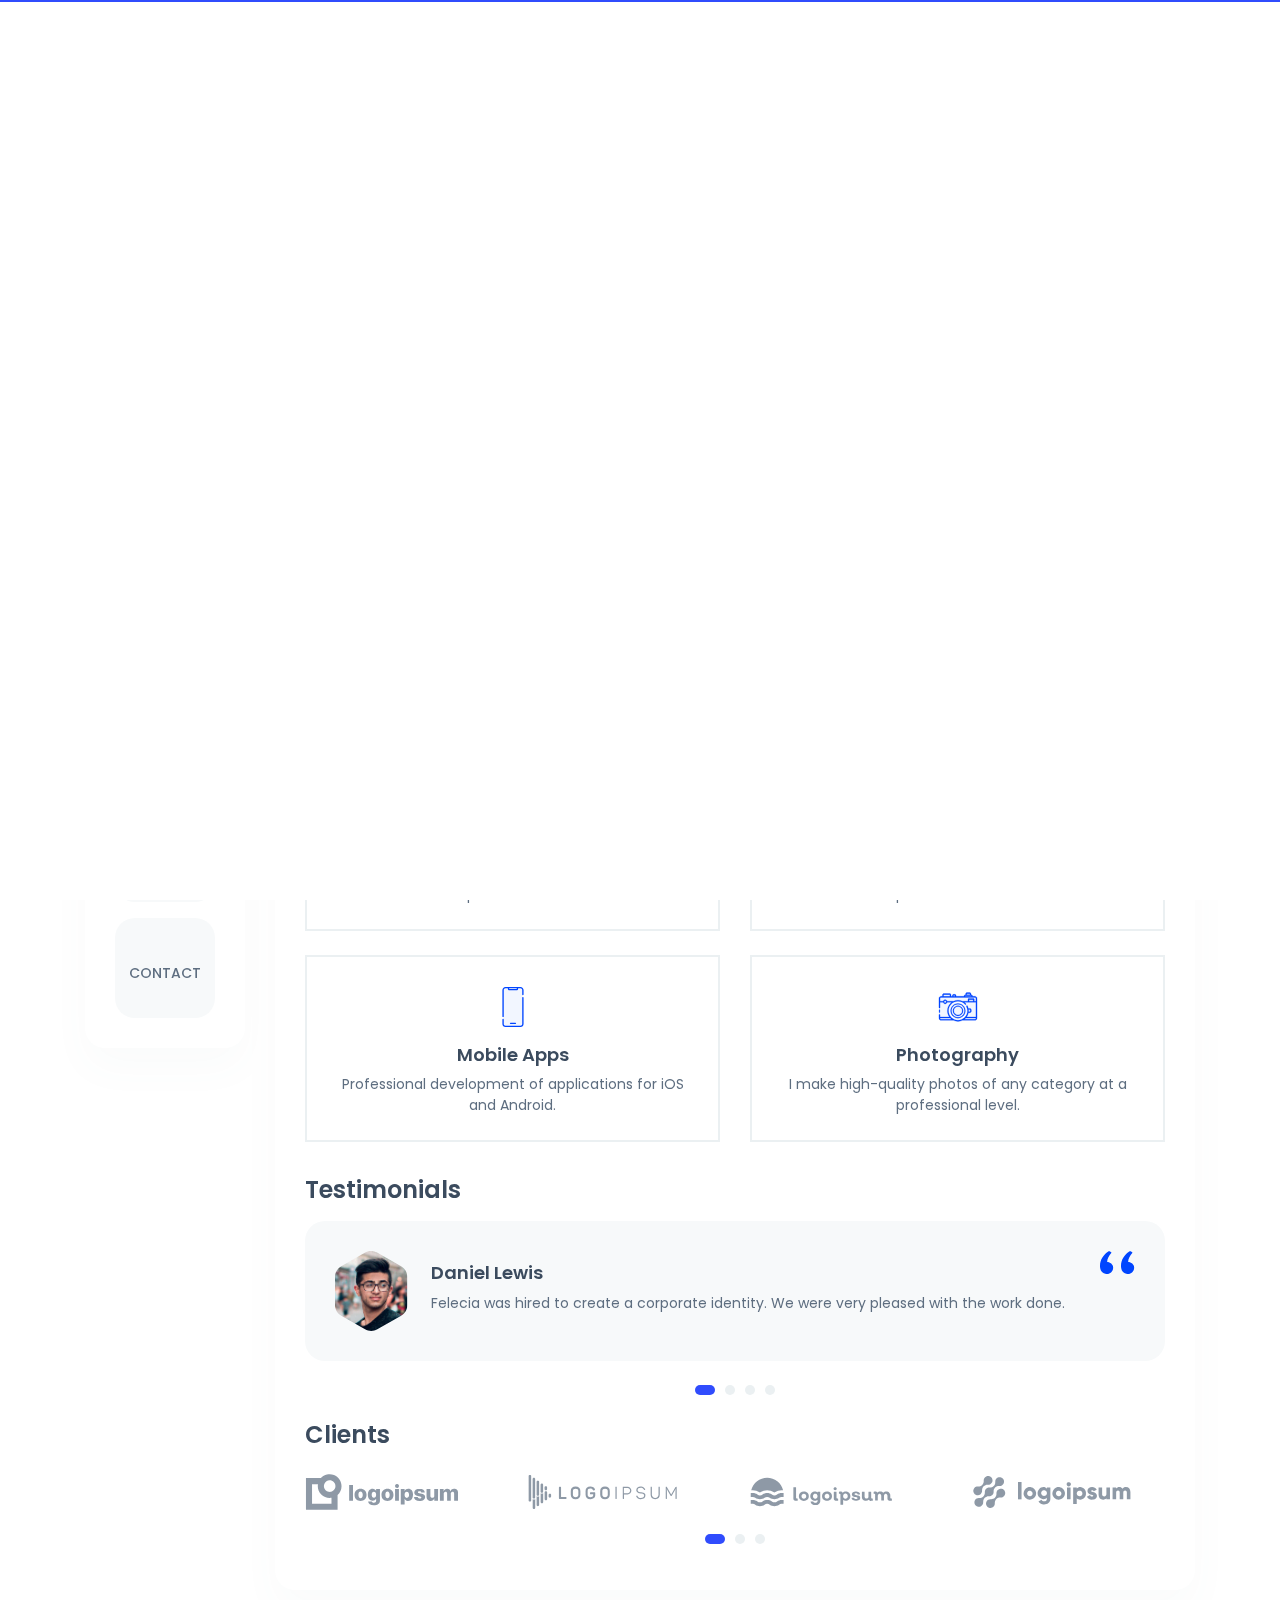
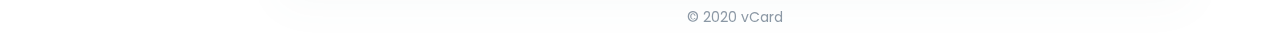
==== index.html @ 30fcbd7d "Initial commit" ====
<!DOCTYPE html><html lang="en"><head><meta charset="utf-8" /><title>vCard - About</title><!-- Meta Data --><meta http-equiv="X-UA-Compatible" content="IE=edge"><meta name="viewport" content="width=device-width, initial-scale=1, shrink-to-fit=no"><meta name="format-detection" content="telephone=no"/><meta name="format-detection" content="address=no"/><meta name="author" content="ArtTemplate" /><meta name="description" content="vCard" /><!-- Twitter data --><meta name="twitter:card" content="summary_large_image"><meta name="twitter:site" content="@ArtTemplates"><meta name="twitter:title" content="vCard"><meta name="twitter:description" content="vCard"><meta name="twitter:image" content="assets/images/social.jpg"><!-- Open Graph data --><meta property="og:title" content="ArtTemplate" /><meta property="og:type" content="website" /><meta property="og:url" content="your url website" /><meta property="og:image" content="assets/images/social.jpg" /><meta property="og:description" content="vCard" /><meta property="og:site_name" content="vCard" /><!-- Favicons --><link rel="apple-touch-icon" sizes="144x144" href="assets/images/favicons/apple-touch-icon-144x144.png"><link rel="apple-touch-icon" sizes="114x114" href="assets/images/favicons/apple-touch-icon-114x114.png"><link rel="apple-touch-icon" sizes="72x72" href="assets/images/favicons/apple-touch-icon-72x72.png"><link rel="apple-touch-icon" sizes="57x57" href="assets/images/favicons/apple-touch-icon-57x57.png"><link rel="shortcut icon" href="assets/images/favicons/favicon.png" type="image/png"><!-- Styles --><link rel="stylesheet" type="text/css" href="assets/styles/style.css"/><link rel="stylesheet" type="text/css" href="assets/demo/style-demo.css"/></head><body><!-- Preloader --><div class="preloader"><div class="preloader__wrap"><div class="circle-pulse"><div class="circle-pulse__1"></div><div class="circle-pulse__2"></div></div><div class="preloader__progress"><span></span></div></div></div><main class="main"><!-- Header Image --><div class="header-image"><div class="js-parallax" style="background-image: url(assets/img/image_header.jpg);"></div></div><div class="container gutter-top"><!-- Header --><header class="header box"><div class="header__left"><div class="header__photo"><img class="header__photo-img" src="assets/img/main-photo.svg" alt="Ronald Robertson"></div><div class="header__base-info"><h4 class="title titl--h4">Ronald Robertson</h4><div class="status">Creative Director</div><ul class="header__social"><li><a href="https://www.facebook.com"><i class="font-icon icon-facebook1"></i></a></li><li><a href="https://www.twitter.com"><i class="font-icon icon-twitter1"></i></a></li><li><a href="https://www.instagram.com"><i class="font-icon icon-instagram1"></i></a></li></ul></div></div><div class="header__right"><ul class="header__contact"><li><span class="overhead">Email</span>ronald@example.com</li><li><span class="overhead">Phone</span>+1(070) 123–8459</li></ul><ul class="header__contact"><li><span class="overhead">Birthday</span>17 March,1995</li><li><span class="overhead">Location</span>San-Francisco,USA</li></ul></div></header><div class="row sticky-parent"><!-- Sidebar nav --><aside class="col-12 col-md-12 col-lg-2"><div class="sidebar box sticky-column"><ul class="nav"><li class="nav__item"><a class="active" href="index.html"><i class="icon-user"></i>About</a></li><li class="nav__item"><a href="resume.html"><i class="icon-file-text"></i>Resume</a></li><li class="nav__item"><a href="works.html"><i class="icon-codesandbox"></i>Works</a></li><li class="nav__item"><a href="blog.html"><i class="icon-book-open"></i>Blog</a></li><li class="nav__item"><a href="contact.html"><i class="icon-book"></i>Contact</a></li></ul></div></aside><!-- Content --><div class="col-12 col-md-12 col-lg-10"><div class="box box-content"><!-- About --><div class="pb-0 pb-sm-2"><h1 class="title title--h1 first-title title__separate">About Me</h1><p>I'm Creative Director and UI/UX Designer from Sydney, Australia, working in web development and print media. I enjoy turning complex problems into simple, beautiful and intuitive designs.</p>
                            <p>My job is to build your website so that it is functional and user-friendly but at the same time attractive. Moreover, I add personal touch to your product and make sure that is eye-catching and easy to use. My aim is to bring across your message and identity in the most creative way. I created web design for many famous brand companies.</p>
					    </div>
						
						<!-- What -->
						<div class="mt-1">
						    <h2 class="title title--h3">What I'm Doing</h2><div class="row"><!-- Case Item --><div class="col-12 col-lg-6"><div class="case-item"><img class="case-item__icon" src="assets/icons/icon-design.svg" alt="" /><div><h3 class="title title--h4">Web Design</h3><p class="case-item__caption">The most modern and high-quality design made at a professional level.</p></div></div></div><!-- Case Item --><div class="col-12 col-lg-6"><div class="case-item"><img class="case-item__icon" src="assets/icons/icon-dev.svg" alt="" /><div><h3 class="title title--h4">Web Development</h3><p class="case-item__caption">High-quality development of sites at the professional level.</p></div></div></div><!-- Case Item --><div class="col-12 col-lg-6"><div class="case-item"><img class="case-item__icon" src="assets/icons/icon-app.svg" alt="" /><div><h3 class="title title--h4">Mobile Apps</h3><p class="case-item__caption">Professional development of applications for iOS and Android.</p></div></div></div><!-- Case Item --><div class="col-12 col-lg-6"><div class="case-item"><img class="case-item__icon" src="assets/icons/icon-photo.svg" alt="" /><div><h3 class="title title--h4">Photography</h3><p class="case-item__caption">I make high-quality photos of any category at a professional level.</p></div></div></div></div></div><!-- Testimonials --><div class="mt-2"><h2 class="title title--h3">Testimonials</h2><div class="swiper-container js-carousel-review"><div class="swiper-wrapper"><!-- Item review --><div class="swiper-slide review-item"><svg class="avatar avatar--80" viewBox="0 0 84 84"><g class="avatar__hexagon"><image xlink:href="assets/img/avatar-2.jpg" height="100%" width="100%" /></g></svg><div class="review-item__textbox"><h4 class="title title--h5">Daniel Lewis</h4><p class="review-item__caption">Felecia was hired to create a corporate identity. We were very pleased with the work done.</p></div></div><!-- Item review --><div class="swiper-slide review-item"><svg class="avatar avatar--80" viewBox="0 0 84 84"><g class="avatar__hexagon"><image xlink:href="assets/img/avatar-3.jpg" height="100%" width="100%" /></g></svg><div class="review-item__textbox"><h4 class="title title--h5">Jessica Miller</h4><p class="review-item__caption">thanks to the skill of Felecia,we have a design that we can be proud of.</p></div></div><!-- Item review --><div class="swiper-slide review-item"><svg class="avatar avatar--80" viewBox="0 0 84 84"><g class="avatar__hexagon"><image xlink:href="assets/img/avatar-4.jpg" height="100%" width="100%" /></g></svg><div class="review-item__textbox"><h4 class="title title--h5">Tanya Ruiz</h4><p class="review-item__caption">Felecia was hired to create a corporate identity. We were very pleased with the work done.</p></div></div><!-- Item review --><div class="swiper-slide review-item"><svg class="avatar avatar--80" viewBox="0 0 84 84"><g class="avatar__hexagon"><image xlink:href="assets/img/avatar-5.jpg" height="100%" width="100%" /></g></svg><div class="review-item__textbox"><h4 class="title title--h5">Thomas Castro</h4><p class="review-item__caption">thanks to the skill of Felecia,we have a design that we can be proud of.</p></div></div></div><div class="swiper-pagination"></div></div></div><!-- Clients --><div class="mt-4"><h2 class="title title--h3">Clients</h2><div class="swiper-container js-carousel-clients"><div class="swiper-wrapper"><!-- Item client --><div class="swiper-slide"><a href="#"><img src="assets/img/logo-1.svg" alt="Logo" /></a></div><!-- Item client --><div class="swiper-slide"><a href="#"><img src="assets/img/logo-2.svg" alt="Logo" /></a></div><!-- Item client --><div class="swiper-slide"><a href="#"><img src="assets/img/logo-3.svg" alt="Logo" /></a></div><!-- Item client --><div class="swiper-slide"><a href="#"><img src="assets/img/logo-4.svg" alt="Logo" /></a></div><!-- Item client --><div class="swiper-slide"><a href="#"><img src="assets/img/logo-1.svg" alt="Logo" /></a></div><!-- Item client --><div class="swiper-slide"><a href="#"><img src="assets/img/logo-2.svg" alt="Logo" /></a></div></div><div class="swiper-pagination"></div></div></div></div><!-- Footer --><footer class="footer">© 2020 vCard</footer></div></div></div></main><!-- SVG masks --><svg class="svg-defs"><clipPath id="avatar-box"><path d="M1.85379 38.4859C2.9221 18.6653 18.6653 2.92275 38.4858 1.85453 56.0986.905299 77.2792 0 94 0c16.721 0 37.901.905299 55.514 1.85453 19.821 1.06822 35.564 16.81077 36.632 36.63137C187.095 56.0922 188 77.267 188 94c0 16.733-.905 37.908-1.854 55.514-1.068 19.821-16.811 35.563-36.632 36.631C131.901 187.095 110.721 188 94 188c-16.7208 0-37.9014-.905-55.5142-1.855-19.8205-1.068-35.5637-16.81-36.63201-36.631C.904831 131.908 0 110.733 0 94c0-16.733.904831-37.9078 1.85379-55.5141z"/></clipPath><clipPath id="avatar-hexagon"><path d="M0 27.2891c0-4.6662 2.4889-8.976 6.52491-11.2986L31.308 1.72845c3.98-2.290382 8.8697-2.305446 12.8637-.03963l25.234 14.31558C73.4807 18.3162 76 22.6478 76 27.3426V56.684c0 4.6805-2.5041 9.0013-6.5597 11.3186L44.4317 82.2915c-3.9869 2.278-8.8765 2.278-12.8634 0L6.55974 68.0026C2.50414 65.6853 0 61.3645 0 56.684V27.2891z"/></clipPath></svg><div class="back-to-top"></div><!-- JavaScripts --><script src="assets/js/jquery-3.4.1.min.js"></script><script src="assets/js/plugins.min.js"></script><script src="assets/js/common.js"></script><script src="assets/demo/plugins-demo.js"></script></body></html>
---- assets/styles/style.css ----
@import url(vendors/bootstrap.min.css);@import url(vendors/swiper.min.css);@import url(../icons/style.css);@import url("https://fonts.googleapis.com/css2?family=Poppins:ital,wght@0,400;0,500;0,600;1,400;1,500;1,600&display=swap");*,::before,::after{background-repeat:no-repeat;box-sizing:border-box}html{font-size:1rem;-webkit-overflow-scrolling:touch;-webkit-box-sizing:border-box;box-sizing:border-box;-ms-overflow-x:hidden}body,html{-webkit-text-size-adjust:100%}body{background:linear-gradient(145.44deg,#F2F4FA 0,#FAFBFC 100%);background-repeat:no-repeat;background-attachment:fixed;color:#5E6E80;font-family:"Poppins",sans-serif;font-weight:400;font-size:.875rem;line-height:1.7;min-height:100vh;overflow-x:hidden;-ms-overflow-style:scrollbar;-webkit-font-smoothing:antialiased}@media only screen and (max-width:580px){body{line-height:1.6}}html.is-scroll-disabled body{height:100vh;overflow:hidden}@media all and (-ms-high-contrast:none),(-ms-high-contrast:active){html.is-scroll-disabled{overflow:hidden}}.no-scroll{overflow:hidden;-ms-overflow-style:none}.no-scroll-height{overflow-x:hidden}.svg-defs{position:absolute;height:0;width:0}.bg-triangles{background-image:url(../images/triangles-top.svg),url(../images/triangles-bottom.svg),linear-gradient(145.44deg,#F2F4FA 0,#FAFBFC 100%);background-position:left top,right bottom;background-repeat:no-repeat;background-size:inherit}@media only screen and (max-width:580px){.bg-triangles{background-size:contain}}h1,h2,h3,h4,h5,h6{color:#3B4B5E;font-family:"Poppins",sans-serif;font-weight:600;line-height:1.3}.title--h1{font-size:2rem;margin-bottom:1.3rem}@media only screen and (max-width:580px){.title--h1{font-size:1.75rem;margin-bottom:1rem}}.title--h2{font-size:1.625rem}@media only screen and (max-width:580px){.title--h2{font-size:1.375rem}}.title--h3{font-size:1.5rem;margin-bottom:1rem}@media only screen and (max-width:580px){.title--h3{font-size:1.125rem}}.title--h4{font-size:1.125rem}@media only screen and (max-width:580px){.title--h4{font-size:1rem}}.title--h5{font-size:1rem}@media only screen and (max-width:580px){.title--h5{font-size:.875rem}}.title--h6{font-size:.875rem}@media only screen and (max-width:580px){.title--h6{font-size:.75rem}}.title--tone{color:#304CFD}.title-icon{margin-right:.5rem;margin-top:-0.25rem;height:1.875rem;width:1.875rem}@media only screen and (max-width:580px){.title-icon{height:1.5625rem;width:1.875rem}}.title__separate{margin-bottom:2.3125rem;position:relative}.title__separate::before,.title__separate::after{content:'';background-color:#304CFD;border-radius:.5rem;height:5px;position:absolute;bottom:-18px;left:0;width:3.125rem;z-index:1}.title__separate::after{background-color:#FF965D;width:1rem}@media only screen and (max-width:580px){.title__separate{margin-bottom:1.5625rem}.title__separate::before,.title__separate::after{height:.1875rem;bottom:-0.625rem}.title__separate::before{width:3rem}.title__separate::after{width:1rem}}.weight--400{font-weight:400}.weight--500{font-weight:500}.weight--600{font-weight:600}.overhead{color:rgba(94,110,128,0.8);font-size:.75rem;display:block;text-transform:uppercase}.block-quote{font-size:1.25rem;font-weight:400;font-style:italic;margin:1.8125rem 0;position:relative;line-height:1.6}@media only screen and (max-width:991px){.block-quote{padding-left:3.75rem}}@media only screen and (max-width:580px){.block-quote{font-size:1.125rem;margin:.625rem 0 1.25rem;padding-left:0;padding-top:2.5rem}}.block-quote::before{background-image:url(../icons/icon-quote.svg);background-repeat:no-repeat;background-position:center;background-size:contain;content:'';height:2.125rem;margin:0 auto;position:absolute;top:0;left:-54px;width:2.125rem}@media only screen and (max-width:991px){.block-quote::before{left:0}}@media only screen and (max-width:580px){.block-quote::before{right:0}}.block-quote__author{font-size:.875rem;font-style:normal;display:block;margin-top:.625rem;padding-left:3rem;position:relative}@media only screen and (max-width:580px){.block-quote__author{font-size:.875rem;margin-top:0;padding-left:2rem}}.block-quote__author::before{content:'';background-color:#5E6E80;height:1px;margin-bottom:auto;margin-top:auto;position:absolute;top:0;bottom:0;left:0;width:2rem}@media only screen and (max-width:580px){.block-quote__author::before{width:1rem}}a{color:#304CFD;cursor:pointer;text-decoration:none;-webkit-text-decoration-skip:objects;transition:color .3s cubic-bezier(0.72,0.16,0.345,0.875)}a:hover{color:#304CFD;outline:0;text-decoration:underline}a.decoration--none{text-decoration:none}img{max-width:100%;-webkit-user-select:none;-moz-user-select:none;-ms-user-select:none;user-select:none}iframe{background-color:#5E6E80;border:0;display:block;height:100%;width:100%}.cover{border-radius:.375rem;object-fit:cover;object-position:center;font-family:'object-fit: cover; object-position: center;';height:100%;width:100%}@media only screen and (max-width:580px){.cover{border-radius:.25rem}}::-moz-selection{background:transparent;color:#304CFD}::selection{background:transparent;color:#304CFD}.form-control,.textarea,select,.custom-select{background-color:#F7F9FA;border:2px solid #F7F9FA;border-radius:1.25rem;box-shadow:none;color:#5E6E80;font-size:inherit;height:auto;padding:.875rem 1.375rem .8125rem;position:relative;width:100%;-webkit-appearance:none;-moz-appearance:none;appearance:none}@media only screen and (max-width:580px){.form-control,.textarea,select,.custom-select{padding:.8125rem 1.375rem .75rem}}.form-control:focus,.textarea:focus,select:focus,.custom-select:focus{background-color:#fff;border:2px solid rgba(141,153,166,0.2);color:#5E6E80;box-shadow:none;outline:0}.form-control{line-height:inherit}@media all and (-ms-high-contrast:none),(-ms-high-contrast:active){.form-control{line-height:0}}.form-control__icon{padding-left:3.375rem}@media only screen and (max-width:580px){.form-control__icon{padding-left:2.8125rem}}.textarea{border-radius:1.25rem;display:block;padding:.8125rem 1.1875rem;resize:none}.form-group{margin-bottom:2rem;position:relative}@media only screen and (max-width:580px){.form-group{margin-bottom:1.6875rem}}.form-group .font-icon{color:#5E6E80;font-size:1.125rem;margin:auto 0;position:absolute;top:0;bottom:0;left:38px;height:1rem;width:1rem;z-index:1}@media only screen and (max-width:580px){.form-group .font-icon{font-size:1rem;left:2.125rem}}.help-block{position:absolute;font-size:.75rem;line-height:1.4;padding-top:.3125rem;padding-left:.375rem}@media only screen and (max-width:580px){.help-block{font-size:.6875rem}}.with-errors{color:#FF3D57}.has-error input,.has-error textarea,.has-error input:focus,.has-error textarea:focus{border-color:#FF3D57}#validator-contact{font-size:.875rem;margin-top:1rem}.form-control::-webkit-input-placeholder{color:#8D99A6}.form-control::-moz-placeholder{color:#8D99A6}.form-control:-ms-input-placeholder{color:#8D99A6}.form-control::-ms-input-placeholder{color:#8D99A6}.form-control::placeholder{color:#8D99A6}input:invalid,textarea:invalid{outline:none!important}.custom-control-input:focus ~ .custom-control-label::before{box-shadow:0 0 0 .2rem rgba(48,76,253,0.25)}.custom-control-input:focus:not(:checked) ~ .custom-control-label::before{border-color:#304CFD}.custom-control-input:not(:disabled):active ~ .custom-control-label::before{border-color:#fff;background-color:transparent}.custom-control-input:checked ~ .custom-control-label::before{border-color:#304CFD;background-color:#304CFD}.custom-control-label{line-height:1.55;padding-left:.5rem}.custom-control-label::before{background-color:transparent;border:1px solid #5E6E80}select,.custom-select{background:url("data:image/svg+xml,%3csvg xmlns='http://www.w3.org/2000/svg' viewBox='0 0 4 5'%3e%3cpath fill='%23fff' d='M2 0L0 2h4zm0 5L0 3h4z'/%3e%3c/svg%3e") no-repeat right .1rem center/10px 16px}select option,.custom-select option{color:#5E6E80}.dropdown-menu{border:0;border-radius:12px;box-shadow:0 .5rem 2.5rem rgba(94,110,128,0.25);color:#5E6E80;font-size:.9375rem}.dropdown-menu::before{content:'';border-left:.375rem solid transparent;border-right:.375rem solid transparent;border-bottom:.375rem solid #fff;height:0;position:absolute;top:-6px;left:18px;width:0}.dropdown.dropup .dropdown-menu::before{border-left:.375rem solid transparent;border-right:.375rem solid transparent;border-top:.375rem solid #fff;border-bottom:.375rem solid transparent;top:auto;bottom:-0.75rem}.tooltip-inner{max-width:12.5rem;padding:.25rem .625rem .25rem;background-color:#5E6E80;border-radius:.25rem;box-shadow:0 1rem 2rem rgba(94,110,128,0.25),0 .125rem 1rem rgba(94,110,128,0.5)}.tooltip.show{opacity:1}.bs-tooltip-top .arrow::before,.bs-tooltip-auto[x-placement^="top"] .arrow::before{border-width:.3125rem .3125rem 0;border-top-color:#5E6E80}.bs-tooltip-right .arrow::before,.bs-tooltip-auto[x-placement^="right"] .arrow::before{border-width:.3125rem .3125rem .3125rem 0;border-right-color:#5E6E80}.bs-tooltip-left .arrow::before,.bs-tooltip-auto[x-placement^="left"] .arrow::before{border-width:.3125rem 0 .3125rem .3125rem;border-left-color:#5E6E80}.bs-tooltip-bottom .arrow::before,.bs-tooltip-auto[x-placement^="bottom"] .arrow::before{border-width:0 .3125rem .3125rem;border-bottom-color:#5E6E80}@media only screen and (min-width:580px){.pt-sm-6{padding-top:5rem}}.btn{background-image:linear-gradient(142.17deg,#3086FF 6.66%,#304CFD 91.48%);box-shadow:inset -0.25rem -0.25rem .3125rem rgba(0,0,0,0.1),inset .25rem .25rem .3125rem rgba(255,255,255,0.23);border-radius:20px;border:0;color:#fff;cursor:pointer;font-size:1rem;font-weight:400;line-height:1;height:3.5rem;padding:0 1.5rem;position:relative;transition:.4s ease-in-out;white-space:nowrap}.btn:hover{color:#fff;box-shadow:none;opacity:.9}.btn .font-icon{margin-right:.375rem}.btn.disabled{pointer-events:none}.btn.disabled:hover{opacity:.9}.btn.disabled:hover{opacity:.9}button:focus{outline:0}.preloader{dispay:none;display:flex;align-items:center;justify-content:center;background-color:#fff;position:fixed;top:0;left:0;width:100%;height:100%;overflow:hidden;text-align:center;z-index:1106;opacity:0}.preloader>*{min-width:0}.preloader__wrap{width:100%;max-width:9.375rem}.preloader__progress{background:#fff;height:.125rem;position:absolute;top:0;left:0;overflow:hidden;width:100%}.preloader__progress span{background:#304CFD;position:absolute;top:0;left:0;height:100%;width:0}.circle-pulse>*{position:absolute;top:50%;left:50%;border-radius:50%;box-sizing:border-box;transform:scale(0);animation:pulse 1.6s linear infinite}.circle-pulse__1{width:6rem;height:6rem;margin-top:-3rem;margin-left:-3rem;background-color:#304CFD}.circle-pulse__2{width:4.8rem;height:4.8rem;margin-top:-2.4rem;margin-left:-2.4rem;background-color:rgba(48,76,253,0.7);animation-delay:-0.8s}@keyframes pulse{0%{transform:scale(0,0);opacity:1}100%{transform:scale(1,1);opacity:0}}.header-image{height:19.75rem;position:absolute;top:0;left:0;width:100%}.header{display:flex;margin-bottom:1.875rem}.header>*{min-width:0}@media only screen and (max-width:991px){.header{flex-direction:column}}@media only screen and (max-width:580px){.header{margin-bottom:.9375rem}}.header__left{display:flex;align-items:start;flex:0 0 50%;padding-right:1.875rem;position:relative}.header__left>*{min-width:0}.header__left::before{content:'';background-color:#EBF0F2;position:absolute;top:0;right:0;bottom:0;height:100%;width:1px}@media only screen and (max-width:991px){.header__left{align-items:center;flex-direction:column;padding-right:0;padding-bottom:1.25rem;text-align:center}.header__left::before{position:absolute;top:auto;right:0;bottom:0;height:1px;width:100%}}.header__right{display:flex;align-items:start;flex:0 0 50%;padding-left:1.875rem}.header__right>*{min-width:0}@media only screen and (max-width:991px){.header__right{padding-left:0;padding-top:1.875rem}.header__right ul:first-child{padding:0}}@media only screen and (max-width:580px){.header__right{flex-direction:column;padding-top:1.5rem}}.header__photo{background-color:#fff;border:.375rem solid #fff;border-radius:2.9375rem;box-shadow:0 .5rem 1.5rem rgba(0,0,0,0.05);margin-top:-4.125rem;height:10.125rem;overflow:hidden;width:10.125rem}@media only screen and (max-width:991px){.header__photo{margin-top:-5rem;margin-bottom:1.25rem}}.header__photo-img{height:100%;width:100%}.header__base-info{margin-left:1.5rem}@media only screen and (max-width:991px){.header__base-info{margin-left:0}}.header__base-info .title{margin-bottom:.125rem}.header__social{display:flex;align-items:center;font-size:1rem;list-style:none;margin-top:.5rem;margin-bottom:0;padding:0}.header__social>*{min-width:0}.header__social li{margin-right:1rem}.header__social li:last-child{margin-right:0}.header__social a{color:#5E6E80;text-decoration:none}.header__social a:hover{color:#304CFD}@media only screen and (max-width:991px){.header__social{justify-content:center}}.header__contact{list-style:none;margin-bottom:0;width:50%}@media only screen and (max-width:991px){.header__contact:first-child{padding:0;margin-bottom:1rem}}@media only screen and (max-width:580px){.header__contact{padding:0;width:100%}.header__contact:first-child{margin-bottom:.75rem}}.header__contact li{margin-bottom:1rem;word-break:break-all}@media only screen and (max-width:580px){.header__contact li{margin-bottom:.75rem}}.header__contact li:last-child{margin-bottom:0}.status{font-size:.875rem;display:inline-flex;align-items:center}.status>*{min-width:0}.box{background-color:#fff;border-radius:20px;box-shadow:0 20px 40px rgba(103,118,128,0.03);padding:1.875rem;position:relative;transition:box-shadow .3s ease-in-out}@media only screen and (max-width:580px){.box{padding:1rem}}.box__border{border:2px solid #EBF0F2;border-radius:20px}@media only screen and (max-width:580px){.box__border{border-radius:13.3333333333px;padding:1rem}}@media only screen and (max-width:991px){.box-content{border-radius:0 0 20px 20px}}@media only screen and (max-width:580px){.box-content{border-radius:13.3333333333px}}.js-image{background-size:cover;background-position:center;height:100%;width:100%}.overlay{position:relative}.overlay::before,.overlay--45::before,.overlay--80::before{content:'';background-color:rgba(46,47,54,0.8);position:absolute;top:0;left:0;height:100%;width:100%;z-index:2}.overlay--45::before{background-color:rgba(46,47,54,0.45)}.overlay--80::before{background-color:rgba(46,47,54,0.8)}.gutter-top{padding-top:14.375rem}@media only screen and (max-width:580px){.gutter-top{padding-top:8.125rem}}.gutter-top-100{padding-top:6.25rem}@media only screen and (max-width:580px){.gutter-top-100{padding-top:8.125rem}}.avatar{display:block;height:100%;width:100%}.avatar--180{max-height:11.25rem;max-width:11.25rem;height:11.25rem;width:11.25rem}@media only screen and (max-width:991px){.avatar--180{max-height:12.5rem;max-width:12.5rem;height:12.5rem;width:12.5rem}}.avatar--80{max-height:5rem;max-width:5rem}@media only screen and (max-width:580px){.avatar--80{max-height:4.5454545455rem;max-width:4.5454545455rem}}.avatar--60{max-height:3.75rem;max-width:3.75rem}@media only screen and (max-width:580px){.avatar--60{max-height:2.8195488722rem;max-width:2.8195488722rem}}.avatar__box{-webkit-clip-path:url(#avatar-box);clip-path:url(#avatar-box)}.avatar__hexagon{-webkit-clip-path:url(#avatar-hexagon);clip-path:url(#avatar-hexagon)}.avatar image{height:100%;width:100%}.social{line-height:0;margin-top:1.5rem;margin-bottom:1.375rem}.social__link{color:#3B4B5E;display:inline-block;font-size:.875rem;margin-left:.8125rem;text-decoration:none}.social__link:hover{cursor:pointer;text-decoration:none}.social__link:first-child{margin-left:0}.sidebar{transition:all .3s ease-in-out}@media only screen and (max-width:1200px){.sidebar{padding:1.5rem}}@media only screen and (max-width:991px){.sidebar{border-bottom:1px solid #EBF0F2;border-radius:20px 20px 0 0;padding:1.875rem}}@media only screen and (max-width:580px){.sidebar{border-bottom:0;border-radius:0;box-shadow:0 20px 40px rgba(103,118,128,0.2);padding:.5rem .9375rem;position:fixed;top:0;left:0;width:100%;z-index:10}}.sidebar.is_stuck{margin-top:1.875rem;z-index:1}@media only screen and (max-width:991px){.nav{justify-content:space-between}}@media only screen and (max-width:580px){.nav{justify-content:center}}.nav__item{display:block;height:6.25rem;margin-bottom:1rem;text-align:center;text-transform:uppercase;width:100%}.nav__item:last-child{margin-bottom:0}@media only screen and (max-width:1200px){.nav__item{height:5.125rem}}@media only screen and (max-width:991px){.nav__item{margin-bottom:0;width:calc(20% - 1rem)}}@media only screen and (max-width:768px){.nav__item{width:calc(20% - .5rem)}}@media only screen and (max-width:580px){.nav__item{height:auto;width:calc(20% - 0rem)}}.nav__item a{background-color:#F7F9FA;border-radius:1.25rem;color:#5E6E80;font-size:.875rem;font-weight:500;display:flex;flex-direction:column;align-items:center;justify-content:center;height:100%;position:relative;text-decoration:none;transition:all 0s}.nav__item a>*{min-width:0}.nav__item a:hover{color:#304CFD}@media only screen and (max-width:1200px){.nav__item a{border-radius:1rem;font-size:.75rem}}@media only screen and (max-width:768px){.nav__item a{font-size:.6875rem}}@media only screen and (max-width:580px){.nav__item a{background-color:transparent}}.nav__item a.active{background-image:linear-gradient(142.17deg,#3086FF 6.66%,#304CFD 91.48%);box-shadow:inset -0.25rem -0.25rem .3125rem rgba(0,0,0,0.1),inset .25rem .25rem .3125rem rgba(255,255,255,0.23);color:#fff}.nav__item a.active:hover{color:#fff}@media only screen and (max-width:580px){.nav__item a.active{background-image:none;box-shadow:none;color:#304CFD}.nav__item a.active:hover{color:#304CFD}.nav__item a.active::before{content:'';background-color:#304CFD;height:.125rem;position:absolute;bottom:-8px;left:0;width:100%}}.nav__item [class^="icon-"]{display:block;font-size:2.25rem;margin-top:.25rem;margin-bottom:.5rem}@media only screen and (max-width:1200px){.nav__item [class^="icon-"]{font-size:1.75rem;margin-bottom:.25rem}}@media only screen and (max-width:768px){.nav__item [class^="icon-"]{font-size:1.5rem}}@media only screen and (max-width:580px){.nav__item [class^="icon-"]{font-size:1.0625rem;margin-top:.375rem}}.footer{color:#8D99A6;font-size:.875rem;padding-top:1rem;padding-bottom:1rem;text-align:center}@media only screen and (max-width:580px){.footer{padding-top:.5rem;padding-bottom:.5rem}}.case-item{border:2px solid #EBF0F2;border-radius:calc(20px+10px);display:flex;flex-direction:column;align-items:center;height:calc(100% - 24px);margin-bottom:1.5rem;padding:1.875rem 1.875rem 1.5rem;position:relative;text-align:center}.case-item>*{min-width:0}@media only screen and (max-width:991px){.case-item{height:calc(100% - 20px)}}@media only screen and (max-width:580px){.case-item{border-radius:13.3333333333px;height:calc(100% - 15px);margin-bottom:.9375rem;padding:1rem;text-align:center}}@media screen and (-ms-high-contrast:active),(-ms-high-contrast:none){.case-item{display:block}}.case-item__icon{height:2.5rem;width:2.5rem;margin-bottom:1rem}@media only screen and (max-width:580px){.case-item__icon{margin-bottom:.8125rem}}.case-item div{flex:1}.case-item__caption{line-height:1.5}@media only screen and (max-width:580px){.case-item__caption{font-size:.8125rem;line-height:1.4}}.case-item__caption:last-child{margin-bottom:0}.js-carousel-clients{padding-top:.5rem;padding-bottom:1rem}@media only screen and (max-width:991px){.js-carousel-clients{padding-bottom:0}}@media only screen and (max-width:580px){.js-carousel-clients .swiper-slide{text-align:center}}@media only screen and (max-width:768px){.contact-form .btn{width:100%}}.map{background-color:#F7F9FA;border-radius:13.3333333333px;height:23.75rem;margin-bottom:2rem;position:relative;direction:ltr}@media only screen and (max-width:580px){.map{height:15.625rem;margin-bottom:1.25rem}}.popover-map-title{color:#3B4B5E;font-size:1.125rem;margin-top:.1875rem;margin-bottom:.5rem}.popover-map-caption{color:#5E6E80;font-weight:400}#marker{background-image:url("../images/icon-map-pic.svg");background-size:cover;width:3.125rem;height:3.125rem;cursor:pointer}.gutter-sizer{width:1.875rem}.gallery-grid{display:flex}.gallery-grid>*{min-width:0}.gallery-grid__item{margin-bottom:1.25rem;width:calc(33% - 18px)}@media only screen and (max-width:991px){.gallery-grid__item{width:calc(50% - 16px)}}@media only screen and (max-width:768px){.gallery-grid__item{width:100%}.gallery-grid__item:last-child{margin-bottom:0}}.gallery-grid__item:hover .gallery-grid__image{transform:scale3d(1.1,1.1,1)}.gallery-grid-two .gallery-grid__item{width:calc(50% - 16px)}@media only screen and (max-width:768px){.gallery-grid-two .gallery-grid__item{width:100%}}.gallery-grid__image-wrap{border-radius:14px;height:11.25rem;overflow:hidden;position:relative;width:100%;z-index:1}@media only screen and (max-width:991px){.gallery-grid__image-wrap{height:12.5rem}}@media only screen and (max-width:768px){.gallery-grid__image-wrap{height:18.125rem}}.gallery-grid-two .gallery-grid__image-wrap{height:auto}.gallery-grid__image{border-radius:10px;transform:scale3d(1,1,1)}.gallery-grid__title{margin-top:1rem;margin-bottom:0}@media only screen and (max-width:580px){.gallery-grid__title{font-size:.875rem}}.gallery-grid__category{font-size:.875rem;display:block}@media only screen and (min-width:769px){.filter{display:inline-flex;flex-wrap:wrap;font-size:1rem;list-style:none;margin-bottom:1.1875rem;padding:0}.filter>*{min-width:0}.filter__item{padding-right:1rem;position:relative}.filter__item::before{content:'';background-color:#5E6E80;border-radius:.1875rem;position:absolute;top:0;right:6px;bottom:0;height:.25rem;margin:auto;width:.25rem}.filter__item:first-child{display:none}.filter__item:last-child{padding-right:0}.filter__item:last-child::before{display:none}.filter__item a{color:rgba(94,110,128,0.8)}.filter__item.active a{color:#3B4B5E}.filter__link{padding:0 .25rem;text-decoration:none;display:block;overflow:hidden;position:relative}.filter__link:hover{text-decoration:none}}.select .placeholder{display:none}@media only screen and (max-width:768px){.select{background-color:#F7F9FA;border-radius:1.25rem;display:block;margin-bottom:2rem;padding:.25rem 1.1875rem .1875rem 1.25rem;position:relative;vertical-align:middle;text-align:left;user-select:none;width:100%;-webkit-touch-callout:none;z-index:2}.select .placeholder{cursor:pointer;display:block;padding:.5rem 0;position:relative;z-index:1}.select .placeholder:after{position:absolute;top:50%;right:2px;transform:translateY(-50%);font-family:'icomoon';content:'\e940';z-index:10}.select.is-open .placeholder:after{content:'\e943'}.select.is-open ul{display:block}.select ul{background-color:#fff;box-shadow:0 .625rem 3.75rem rgba(141,153,166,0.25);border-radius:20px;display:none;max-height:37.5rem;overflow:hidden;overflow-y:auto;padding:.625rem 0;position:absolute;top:100%;left:0;width:100%;z-index:100}.select ul li{display:block;text-align:left;padding:.3125rem 1.25rem .1875rem;color:#5E6E80;cursor:pointer}.select ul li:hover{background-color:#304CFD}.select ul li:hover a{color:#fff}.select ul li:first-child{display:none}.select ul li a{color:#5E6E80;text-decoration:none}}@media only screen and (max-width:580px){.select{margin-bottom:1rem}}.news-grid{display:flex;flex-wrap:wrap;margin-left:-0.9375rem;margin-right:-0.9375rem}.news-grid>*{min-width:0}@media only screen and (max-width:991px){.news-grid{margin-left:0;margin-right:0}}.news-item{background-color:#F7F9FA;margin-bottom:1.875rem;margin-left:.9375rem;margin-right:.9375rem;padding:0;width:calc(50% - 30px)}@media only screen and (max-width:991px){.news-item{margin-left:0;margin-right:0;width:100%}.news-item:last-child{margin-bottom:0}}@media only screen and (max-width:580px){.news-item{margin-bottom:1.25rem}}.news-item:hover .news-item__image-wrap::before,.news-item:hover .news-item__image-wrap::after{opacity:1}.news-item__image-wrap{overflow:hidden;border-radius:20px 20px 0 0;height:14rem;position:relative}@media only screen and (max-width:991px){.news-item__image-wrap{height:18rem}}@media only screen and (max-width:580px){.news-item__image-wrap{height:12rem}}.news-item__image-wrap::before{opacity:0;transition:opacity .5s ease-in-out}.news-item__image-wrap::after{content:'';background-image:url(../icons/icon-news.svg);height:2.5rem;margin:auto;opacity:0;pointer-events:none;position:absolute;top:0;right:0;bottom:0;left:0;transition:opacity .5s ease-in-out;width:2.5rem;z-index:2}.news-item__date{background-color:#FF965D;color:#fff;border-radius:20px 0 20px 0;font-size:1.375rem;font-weight:600;line-height:1.3;padding:.625rem 1.25rem;position:absolute;top:0;text-align:center;z-index:2}.news-item__date span{font-size:.8125rem;font-weight:400;display:block}@media only screen and (max-width:580px){.news-item__date{font-size:1.125rem;line-height:1.2;padding:.5625rem 1rem}.news-item__date span{font-size:.625rem}}.news-item__link{position:absolute;height:100%;width:100%;z-index:2}.news-item__caption{padding:1.5rem 1.5rem .5rem}@media only screen and (max-width:580px){.news-item__caption{padding:1.1875rem 1rem 0}}.news-item p{line-height:1.5}@media only screen and (max-width:580px){.news-item p{font-size:.875rem}}.header-post{margin-top:1rem;text-align:center}.header-post__image-wrap{height:28.125rem;margin-bottom:2.125rem}@media only screen and (max-width:580px){.header-post__image-wrap{height:20rem;margin-bottom:1.5rem}}.caption-post{margin-left:auto;margin-right:auto;margin-bottom:1.75rem;width:86%}@media only screen and (max-width:991px){.caption-post{width:100%}}@media only screen and (max-width:580px){.caption-post{margin-bottom:1.1875rem}}.gallery-post{display:flex;flex-wrap:wrap;margin-left:-1rem;margin-right:-1rem}.gallery-post>*{min-width:0}@media only screen and (max-width:580px){.gallery-post{margin-left:0;margin-right:0}}.gallery-post__item{flex:calc(50% - 2rem);margin-left:1rem;margin-right:1rem;width:calc(50% - 2rem)}@media only screen and (max-width:768px){.gallery-post__item{flex:calc(50% - 1.25rem);margin-left:.625rem;margin-right:.625rem;width:calc(50% - 1.25rem)}}@media only screen and (max-width:580px){.gallery-post__item{flex:100%;margin-left:0;margin-right:0;margin-bottom:1rem;width:100%}}.gallery-post__caption{font-size:.875rem;font-style:italic;padding:1rem 1rem 2rem;text-align:center;width:100%}@media only screen and (max-width:580px){.gallery-post__caption{padding:0 0 1rem}}.footer-post{display:flex;align-items:center;justify-content:center;flex-wrap:wrap;margin-bottom:2rem;margin-top:2rem;padding-top:2rem;position:relative}.footer-post>*{min-width:0}@media only screen and (max-width:580px){.footer-post{margin-bottom:1rem;margin-top:1rem;padding-top:1.5rem}}.footer-post::before{content:'';background-color:#3B4B5E;height:1px;margin:auto;position:absolute;top:0;right:0;left:0;width:15%}.footer-post__share{display:flex;align-items:baseline;color:#3B4B5E;font-size:.875rem;margin:0 1.125rem}.footer-post__share>*{min-width:0}@media only screen and (max-width:580px){.footer-post__share{margin:0 .75rem}}.footer-post__share:hover{text-decoration:none}.footer-post__share .font-icon{margin-right:.6875rem}@media only screen and (max-width:580px){.footer-post__share span{display:none}}.comment-box{display:flex;flex-direction:column}.comment-box>*{min-width:0}.comment-box .comment-box{margin-left:3rem}@media only screen and (max-width:580px){.comment-box .comment-box{margin-left:1.25rem}}.comment-box__inner{background-color:#F7F9FA;border-radius:20px;display:flex;margin-bottom:1.25rem;padding:1.25rem 1.25rem 1rem 1.375rem}.comment-box__inner>*{min-width:0}@media only screen and (max-width:580px){.comment-box__inner{display:block;padding:1rem 1rem .625rem 1.125rem;margin-bottom:1rem}}.comment-box__body{flex:1;font-size:.875rem;line-height:1.6}@media only screen and (max-width:580px){.comment-box__body{font-size:.875rem}}.comment-box__body p{margin-bottom:.6875rem}@media only screen and (max-width:580px){.comment-box__body p{margin-bottom:.8125rem}}.comment-box__body .emoji{margin:0 .3125rem;vertical-align:bottom}@media only screen and (max-width:580px){.comment-box__body .emoji{margin:0 .125rem;height:1.125rem;width:1.125rem}}.comment-box__details{display:flex;justify-content:space-between;font-size:1rem;color:#3B4B5E;margin-top:.5rem;margin-bottom:.5rem}.comment-box__details>*{min-width:0}@media only screen and (max-width:580px){.comment-box__details{font-size:.9375rem;flex-direction:column}}.comment-box__details a{text-decoration:none}.comment-box__details-date{font-size:.75rem;font-weight:400}@media only screen and (max-width:580px){.comment-box__details-date{font-size:.75rem;margin-top:.3125rem}}.comment-box .avatar{margin-right:1rem;flex-shrink:0}.comment-box__footer{display:inline-flex;list-style:none;margin:0;padding:0}.comment-box__footer li{display:flex;align-items:center;cursor:pointer;margin-right:2rem}.comment-box__footer li>*{min-width:0}@media only screen and (max-width:580px){.comment-box__footer li{margin-right:1rem}}.comment-box__footer li:hover{color:#304CFD}.comment-box__footer li:last-child{margin-right:0}.comment-box__footer span{font-size:.75rem;padding-left:.375rem}@media only screen and (max-width:580px){.comment-box__footer span{font-size:.75rem}}.comment-box__footer .font-icon{font-size:1rem;vertical-align:text-bottom}@media only screen and (max-width:580px){.comment-box__footer .font-icon{font-size:.875rem}}.comment-box__footer .icon-like-fill{color:#FF3D57}.comment-form{margin-top:1rem;position:relative}.comment-form .textarea{padding:1.125rem 4.5rem 1rem 2.875rem;max-height:12.5rem;overflow:hidden!important}@media only screen and (max-width:580px){.comment-form .textarea{padding:.75rem 3.25rem .625rem 2.5rem}}@media screen and (-ms-high-contrast:active),(-ms-high-contrast:none){.comment-form .textarea{line-height:1.5}}.comment-form .btn{border-radius:.875rem;display:flex;align-items:center;justify-content:center;height:2.5rem;margin-right:.5rem;margin-bottom:auto;margin-top:auto;padding:0;position:absolute;top:0;right:0;bottom:0;width:2.5rem}.comment-form .btn>*{min-width:0}@media only screen and (max-width:580px){.comment-form .btn{height:2.1551724138rem;width:2.1551724138rem}}.comment-form .btn .font-icon{margin:0}.comment-form .dropdown{height:1.1875rem;line-height:1.2;margin-top:auto;margin-bottom:auto;margin-left:1rem;position:absolute;top:0;bottom:0}.comment-form .dropdown-menu{margin-left:-1rem;min-width:14.9375rem;max-width:14.9375rem;top:-100%!important}.comment-form .icon-smile{cursor:pointer;font-size:1.1875rem}.comment-form .icon-smile:hover{color:#304CFD}.emoji-wrap{display:flex;justify-content:space-between;flex-wrap:wrap;padding:.375rem .8125rem .1875rem}.emoji-wrap>*{min-width:0}.emoji-wrap .emoji{cursor:pointer;border-radius:.1875rem;margin:.125rem;padding:.1875rem}.emoji-wrap .emoji:hover{box-shadow:0 0 0 .125rem rgba(141,153,166,0.2)}.scroll-line{background:#304CFD;height:.1875rem;position:fixed;top:0;width:0;z-index:3}.nicescroll-cursors{background-color:#8D99A6!important}.social-auth{font-size:.875rem;list-style:none;padding:0;margin-top:1rem}@media only screen and (max-width:580px){.social-auth{font-size:.875rem}}.social-auth__item{display:inline-flex;margin-right:.375rem}.social-auth__link{color:#fff}.social-auth__link:hover{color:#fff;opacity:.7;text-decoration:none}.social-auth .font-icon{background-color:#304CFD;border-radius:50%;font-size:.75rem;padding:.375rem}@media only screen and (max-width:580px){.social-auth .font-icon{font-size:.6875rem}}.social-auth .icon-facebook{background-color:#3B5998}.social-auth .icon-twitter{background-color:#55ACEE}.social-auth .icon-dribbble{background-color:#F26798}.social-auth .icon-behance{background-color:#4176FA}.swiper-container .swiper-wrapper{min-height:100%}.review-item{display:flex;background-color:#F7F9FA;background-image:url(../icons/icon-quote.svg);background-repeat:no-repeat;background-position:right 1.875rem top 1.875rem;border-radius:20px;height:auto;padding:1.875rem}.review-item>*{min-width:0}@media only screen and (max-width:580px){.review-item{background-image:none;border-radius:13.3333333333px;flex-direction:column;align-items:center;padding:1rem;text-align:center}}.review-item__textbox{margin-top:.625rem;margin-left:1rem}@media only screen and (max-width:580px){.review-item__textbox{margin-left:0}}.review-item__caption{line-height:1.5}.review-item__caption:last-child{margin-bottom:0}.review-item .title{font-size:1.125rem;margin-bottom:.5rem}@media only screen and (max-width:580px){.review-item .title{font-size:1rem;margin-top:.25rem;margin-bottom:.5rem}}.swiper-pagination{margin-top:1.5rem;position:relative;line-height:0}@media only screen and (max-width:580px){.swiper-pagination{margin-top:1rem}}.swiper-pagination-bullet{background:#EBF0F2;border-radius:1rem;opacity:1;height:.625rem;width:.625rem;transition:width .3s cubic-bezier(0.455,0.03,0.515,0.955)}@media only screen and (max-width:580px){.swiper-pagination-bullet{height:.375rem;width:.375rem}}.swiper-pagination-bullet-active{background:#304CFD;width:1.25rem}@media only screen and (max-width:580px){.swiper-pagination-bullet-active{width:.75rem}}.swiper-container-horizontal>.swiper-pagination-bullets .swiper-pagination-bullet{margin:0 .3125rem}.swiper-container-horizontal>.swiper-pagination-bullets,.swiper-pagination-custom,.swiper-pagination-fraction{bottom:0}.timeline{margin-top:1.75rem;padding-left:.5rem}@media only screen and (max-width:580px){.timeline{margin-top:1.5rem}}.timeline__item{border-left-width:1px;border-left-style:solid;border-color:#EBF0F2;padding-bottom:.5625rem;padding-left:1.375rem;position:relative}.timeline__item::before{content:'';background-color:#304CFD;box-shadow:0 0 0 .1875rem rgba(48,76,253,0.25);border-radius:50%;position:absolute;top:0;left:-5px;height:.625rem;width:.625rem}.timeline__item:last-child{border:0}.timeline__title{margin-bottom:0;position:relative;top:-0.3125rem}.timeline__period{color:rgba(94,110,128,0.8);font-size:.875rem}.timeline__description{margin-top:.5rem}@media only screen and (max-width:580px){.timeline__description{margin-top:.1875rem}}.progress{background-color:#F7F9FA;border-radius:1rem;height:1.5rem;margin-bottom:1.5rem;overflow:inherit;position:relative;text-align:right}@media only screen and (max-width:580px){.progress{margin-bottom:.75rem;height:1.375rem}}.progress:last-child{margin-bottom:0}.progress-bar{background-image:linear-gradient(142.17deg,#3086FF 6.66%,#304CFD 91.48%);border-radius:1rem;overflow:hidden;position:relative;width:0;z-index:1}.progress .progress-text{display:flex;align-items:center;justify-content:space-between;height:100%;padding-left:.8125rem;padding-right:.8125rem;position:absolute;top:0;left:0;width:100%;z-index:1}.progress .progress-text>*{min-width:0}@media screen and (-ms-high-contrast:active),(-ms-high-contrast:none){.progress-text span:nth-child(2){float:right}}.back-to-top{border-top:1px solid #3B4B5E;border-left:1px solid #3B4B5E;cursor:pointer;opacity:.5;position:fixed;right:40px;bottom:30px;height:1.125rem;width:1.125rem;transform:rotate(45deg);transition:opacity .35s ease-out;z-index:10}.back-to-top:hover{opacity:1}@media only screen and (max-width:580px){.back-to-top{display:none!important}}.js-lines{overflow:hidden}.js-lines div{overflow:hidden}.js-words div div{opacity:0}.medium-zoom-overlay{background:#fff!important;z-index:1104}.medium-zoom-image{cursor:pointer!important;z-index:9}.medium-zoom-image--opened{border-radius:1px;height:100%;z-index:1104}.js-parallax{position:relative;background-size:cover;background-repeat:no-repeat;background-position:50% 50%;height:100%}.js-parallax-img{position:relative;z-index:0}.js-parallax-img .jarallax-img{object-fit:cover;font-family:'object-fit: cover;';position:absolute;top:0;left:0;width:100%;height:100%;z-index:-1}
---- assets/demo/style-demo.css ----
a.underlineNone{text-decoration:none}@media only screen and (max-width:992px){.navbar-demo{justify-content:center}}.header-half-demo{display:flex;align-items:center;justify-content:space-around;height:100vh;position:relative;z-index:1}@media only screen and (max-width:992px){.header-half-demo{flex-direction:column;justify-content:center}}@media only screen and (max-width:992px){.header-half-demo::before{content:'';background:#15232E;height:50vh;position:absolute;bottom:0;left:0;width:100%}}@media only screen and (max-width:580px){.header-half-demo::before{visibility:hidden}}.header-half-demo__left,.header-half-demo__right{display:flex;align-items:center;flex:0 0 50%;text-align:center;transform:translate3d(0,20px,0);transition:all .5s ease-in-out}.header-half-demo__left:hover,.header-half-demo__right:hover{transform:translate3d(0,0px,0)}.header-half-demo__left:hover .demo-image,.header-half-demo__right:hover .demo-image{box-shadow:0 20px 80px rgba(21,35,46,0.2)}@media only screen and (max-width:992px){.header-half-demo__left,.header-half-demo__right{transform:translate3d(0,0,0)!important}.header-half-demo__left:hover,.header-half-demo__right:hover{transform:translate3d(0,0,0)}}.header-half-demo__left a.underlineNone{color:#15232E}.header-half-demo__right .title__demo{color:#fff}@media only screen and (max-width:992px){.header-half-demo__right:hover{transform:translate3d(0,40px,0)}}@media only screen and (max-width:580px){.header-half-demo__right{background:#15232E;padding-top:1.3rem}}.header-half-demo .demo-image{box-shadow:0 20px 120px rgba(21,35,46,0.08);margin:auto;height:auto;width:70%;transition:all .5s ease-in-out}@media only screen and (max-width:1500px){.header-half-demo .demo-image{width:80%}}@media only screen and (max-width:992px){.header-half-demo .demo-image{width:60%}}@media only screen and (max-width:580px){.header-half-demo .demo-image{width:100%;padding-left:15px;padding-right:15px}}.header-half-demo .title__demo{font-size:1.1rem;margin-top:1rem}.elastic-border{height:100%;position:absolute;top:0;right:0;width:100%;z-index:0}@media only screen and (max-width:992px){.elastic-border{visibility:hidden}}.btnSlideNav{position:absolute;display:flex;align-items:center;justify-content:center;user-select:none;cursor:pointer}@media only screen and (max-width:580px){.btnSlideNav{display:none}}.slideOpen{background:linear-gradient(to right,#0081ff 0,#0045ff 100%);border-radius:50%;box-shadow:0 10px 15px rgba(0,69,255,0.2);bottom:2rem;left:2rem;width:48px;height:48px;position:fixed;opacity:1;transition:all .3s ease-in;z-index:1010}.slideOpen::before{background-image:url("../demo/iconSideMenu.svg");background-position:center;background-size:36%;content:'';position:absolute;top:0;left:0;height:100%;width:100%}.slideOpen:hover{opacity:1}.slideClose{background-image:url("../demo/iconClose.svg");top:1.5rem;left:400px;width:30px;height:30px;transform:translateX(70px);opacity:0;position:fixed;z-index:1012}.slideNav{background-color:#fff;display:flex;flex-direction:column;justify-content:space-between;height:100%;overflow-y:auto;overflow-x:hidden;padding:2rem 0 0;position:fixed;top:0;left:0;transform:translateX(-380px);width:380px;z-index:1012}@media only screen and (max-width:580px){.slideNav{display:none}}.slideNav__item{color:#15232E;position:relative;border-bottom:1px solid rgba(197,210,224,0.4);padding:.8rem 0;margin:0 2.2rem;user-select:none;transition:background .2s ease-in}.slideNav__item:first-child{border-bottom:0}.slideNav__item .title{color:#15232E;margin-bottom:.8rem}.slideNav__item a{color:#15232E;text-decoration:none}.slideNav__item a:hover{color:#0045FF}.slideNav .btn{height:48px;line-height:3.1;width:80%;margin-left:auto;margin-right:auto;margin-bottom:2rem}.slideNav .btn--dark{background-image:linear-gradient(142.17deg,#1D1E24 6.66%,#33363D 91.48%)}.overlay-slideNav{background-color:rgba(21,35,46,0.8);height:100%;width:100%;opacity:0;position:fixed;top:0;left:0;z-index:-1}.rtl-mode{display:flex;justify-content:space-between}.rtl-mode a{color:#0045FF;letter-spacing:.1rem}.lable-new{background-color:#0045FF;border-radius:20px;color:#fff;font-size:.7rem;padding:3px 8px;margin-left:.5rem;text-transform:uppercase}
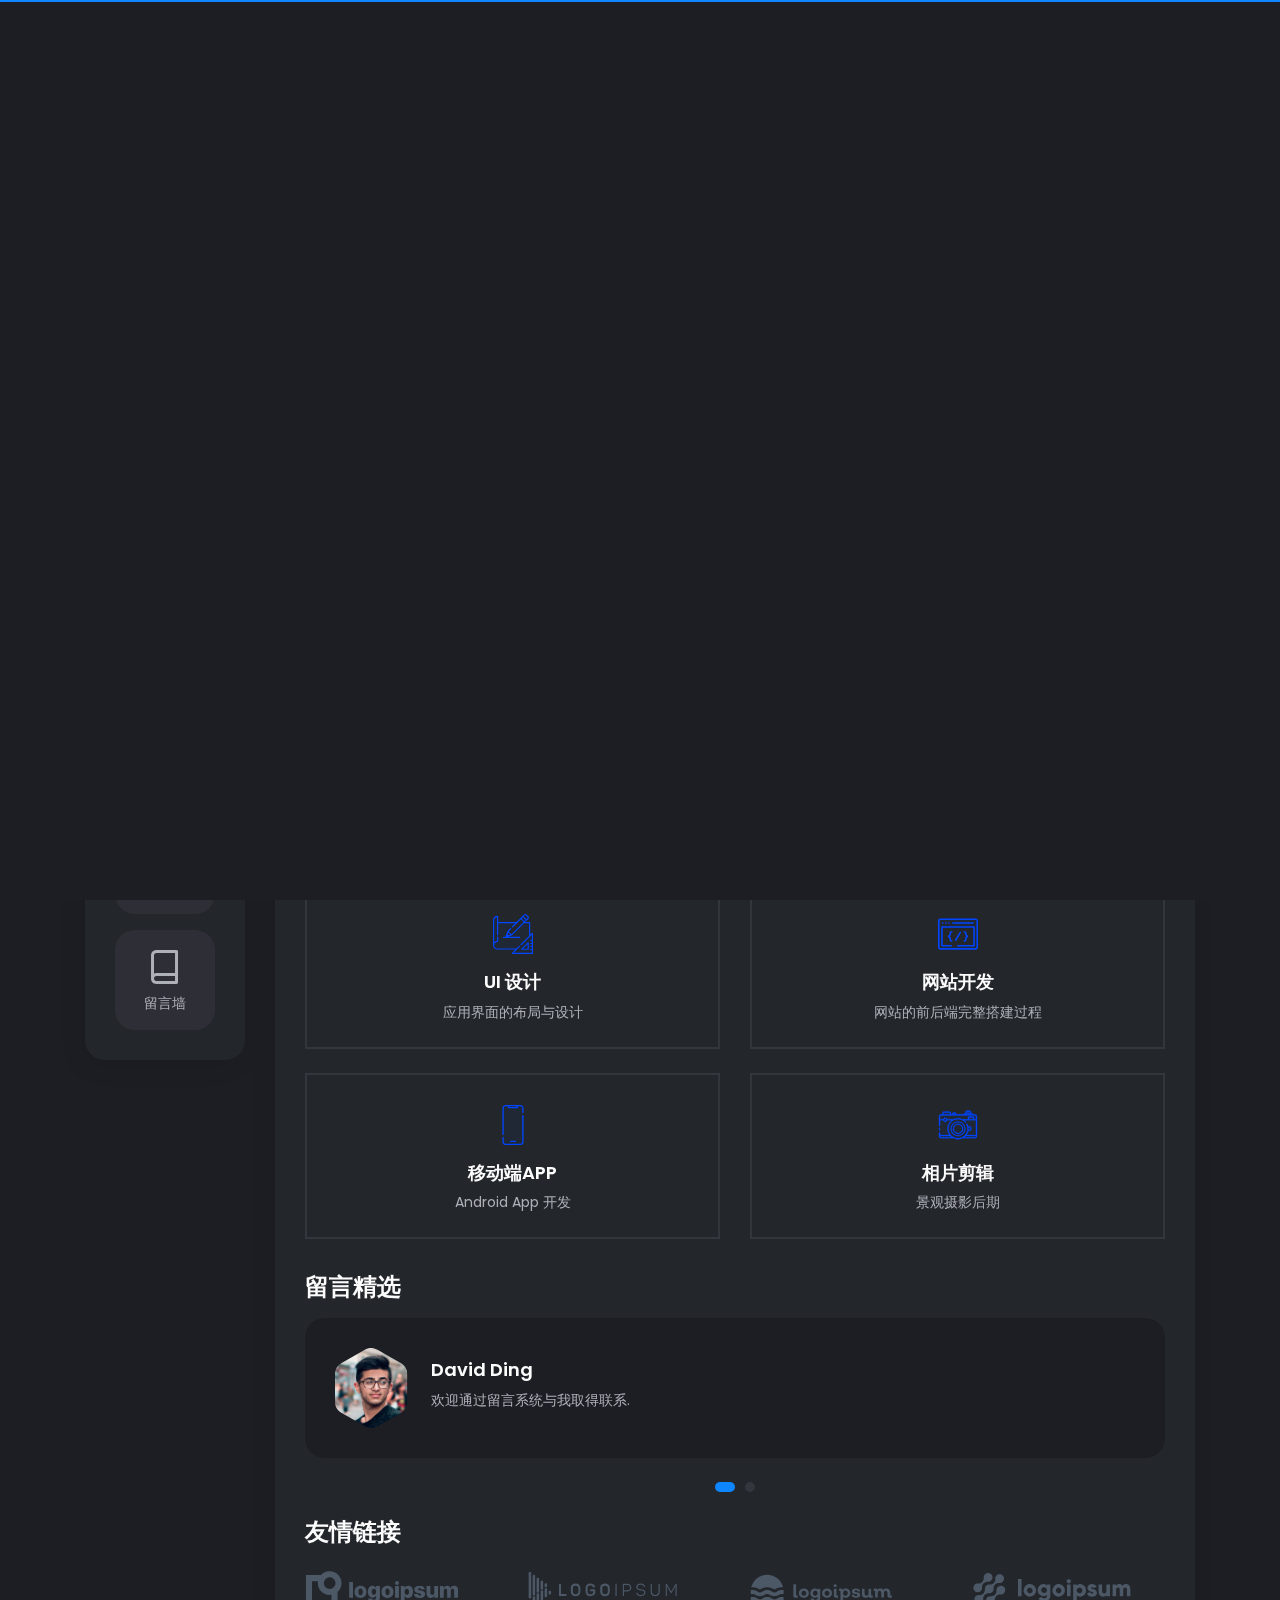
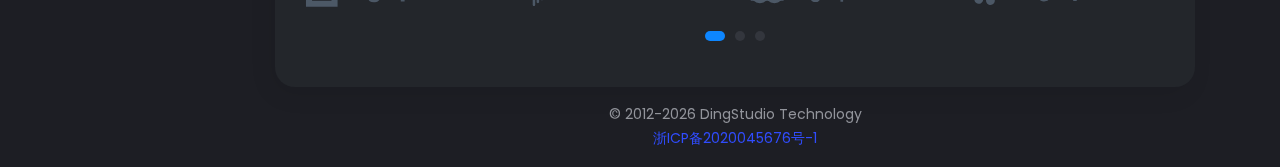
==== commit 240f4207: "Override index.html and global stylesheet" ====
--- a/index.html
+++ b/index.html
@@ -1,7 +1,225 @@
-<!DOCTYPE html><html lang="en"><head><meta charset="utf-8" /><title>vCard - About</title><!-- Meta Data --><meta http-equiv="X-UA-Compatible" content="IE=edge"><meta name="viewport" content="width=device-width, initial-scale=1, shrink-to-fit=no"><meta name="format-detection" content="telephone=no"/><meta name="format-detection" content="address=no"/><meta name="author" content="ArtTemplate" /><meta name="description" content="vCard" /><!-- Twitter data --><meta name="twitter:card" content="summary_large_image"><meta name="twitter:site" content="@ArtTemplates"><meta name="twitter:title" content="vCard"><meta name="twitter:description" content="vCard"><meta name="twitter:image" content="assets/images/social.jpg"><!-- Open Graph data --><meta property="og:title" content="ArtTemplate" /><meta property="og:type" content="website" /><meta property="og:url" content="your url website" /><meta property="og:image" content="assets/images/social.jpg" /><meta property="og:description" content="vCard" /><meta property="og:site_name" content="vCard" /><!-- Favicons --><link rel="apple-touch-icon" sizes="144x144" href="assets/images/favicons/apple-touch-icon-144x144.png"><link rel="apple-touch-icon" sizes="114x114" href="assets/images/favicons/apple-touch-icon-114x114.png"><link rel="apple-touch-icon" sizes="72x72" href="assets/images/favicons/apple-touch-icon-72x72.png"><link rel="apple-touch-icon" sizes="57x57" href="assets/images/favicons/apple-touch-icon-57x57.png"><link rel="shortcut icon" href="assets/images/favicons/favicon.png" type="image/png"><!-- Styles --><link rel="stylesheet" type="text/css" href="assets/styles/style.css"/><link rel="stylesheet" type="text/css" href="assets/demo/style-demo.css"/></head><body><!-- Preloader --><div class="preloader"><div class="preloader__wrap"><div class="circle-pulse"><div class="circle-pulse__1"></div><div class="circle-pulse__2"></div></div><div class="preloader__progress"><span></span></div></div></div><main class="main"><!-- Header Image --><div class="header-image"><div class="js-parallax" style="background-image: url(assets/img/image_header.jpg);"></div></div><div class="container gutter-top"><!-- Header --><header class="header box"><div class="header__left"><div class="header__photo"><img class="header__photo-img" src="assets/img/main-photo.svg" alt="Ronald Robertson"></div><div class="header__base-info"><h4 class="title titl--h4">Ronald Robertson</h4><div class="status">Creative Director</div><ul class="header__social"><li><a href="https://www.facebook.com"><i class="font-icon icon-facebook1"></i></a></li><li><a href="https://www.twitter.com"><i class="font-icon icon-twitter1"></i></a></li><li><a href="https://www.instagram.com"><i class="font-icon icon-instagram1"></i></a></li></ul></div></div><div class="header__right"><ul class="header__contact"><li><span class="overhead">Email</span>ronald@example.com</li><li><span class="overhead">Phone</span>+1(070) 123–8459</li></ul><ul class="header__contact"><li><span class="overhead">Birthday</span>17 March,1995</li><li><span class="overhead">Location</span>San-Francisco,USA</li></ul></div></header><div class="row sticky-parent"><!-- Sidebar nav --><aside class="col-12 col-md-12 col-lg-2"><div class="sidebar box sticky-column"><ul class="nav"><li class="nav__item"><a class="active" href="index.html"><i class="icon-user"></i>About</a></li><li class="nav__item"><a href="resume.html"><i class="icon-file-text"></i>Resume</a></li><li class="nav__item"><a href="works.html"><i class="icon-codesandbox"></i>Works</a></li><li class="nav__item"><a href="blog.html"><i class="icon-book-open"></i>Blog</a></li><li class="nav__item"><a href="contact.html"><i class="icon-book"></i>Contact</a></li></ul></div></aside><!-- Content --><div class="col-12 col-md-12 col-lg-10"><div class="box box-content"><!-- About --><div class="pb-0 pb-sm-2"><h1 class="title title--h1 first-title title__separate">About Me</h1><p>I'm Creative Director and UI/UX Designer from Sydney, Australia, working in web development and print media. I enjoy turning complex problems into simple, beautiful and intuitive designs.</p>
-                            <p>My job is to build your website so that it is functional and user-friendly but at the same time attractive. Moreover, I add personal touch to your product and make sure that is eye-catching and easy to use. My aim is to bring across your message and identity in the most creative way. I created web design for many famous brand companies.</p>
-					    </div>
-						
+<!DOCTYPE html>
+<html lang="en">
+
+<head>
+	<meta charset="utf-8" />
+	<title>叮日记小窝 - 主页</title><!-- Meta Data -->
+	<meta http-equiv="X-UA-Compatible" content="IE=edge">
+	<meta name="viewport" content="width=device-width, initial-scale=1, shrink-to-fit=no">
+	<meta name="format-detection" content="telephone=no" />
+	<meta name="format-detection" content="address=no" />
+	<meta name="author" content="David Ding" />
+	<meta name="description" content="叮日记小窝————小丁的个人主页" /><!-- Twitter data -->
+	<meta name="twitter:card" content="summary_large_image">
+	<meta name="twitter:site" content="@ArtTemplates">
+	<meta name="twitter:title" content="vCard">
+	<meta name="twitter:description" content="vCard">
+	<meta name="twitter:image" content="assets/images/social.jpg"><!-- Open Graph data -->
+	<meta property="og:title" content="叮日记小窝" />
+	<meta property="og:type" content="website" />
+	<meta property="og:url" content="http://www.dingplace.com" />
+	<meta property="og:image" content="assets/images/social.jpg" />
+	<meta property="og:description" content="叮日记小窝————小丁的个人主页" />
+	<meta property="og:site_name" content="叮日记小窝" /><!-- Favicons -->
+	<link rel="apple-touch-icon" sizes="144x144" href="assets/images/favicons/apple-touch-icon-144x144.png">
+	<link rel="apple-touch-icon" sizes="114x114" href="assets/images/favicons/apple-touch-icon-114x114.png">
+	<link rel="apple-touch-icon" sizes="72x72" href="assets/images/favicons/apple-touch-icon-72x72.png">
+	<link rel="apple-touch-icon" sizes="57x57" href="assets/images/favicons/apple-touch-icon-57x57.png">
+	<link rel="shortcut icon" href="assets/images/favicons/favicon.png" type="image/png"><!-- Styles -->
+	<link rel="stylesheet" type="text/css" href="assets/styles/style.css" />
+	<link rel="stylesheet" type="text/css" href="assets/demo/style-demo.css" />
+	<link rel="stylesheet" type="text/css" href="assets/styles/style-dark.css" />
+</head>
+
+<body>
+	<!-- Preloader -->
+	<div class="preloader">
+		<div class="preloader__wrap">
+			<div class="circle-pulse">
+				<div class="circle-pulse__1"></div>
+				<div class="circle-pulse__2"></div>
+			</div>
+			<div class="preloader__progress"><span></span></div>
+		</div>
+	</div>
+	<main class="main">
+		<!-- Header Image -->
+		<div class="header-image">
+			<div class="js-parallax" style="background-image: url(assets/img/image_header.jpg);"></div>
+		</div>
+		<div class="container gutter-top">
+			<!-- Header -->
+			<header class="header box">
+				<div class="header__left">
+					<div class="header__photo"><img class="header__photo-img" src="assets/img/main-photo.svg"
+							alt="Ronald Robertson"></div>
+					<div class="header__base-info">
+						<h4 class="title titl--h4">David Ding</h4>
+						<div class="status">一名计算机科学专业的大学在校生<br />Software Developer</div>
+						<ul class="header__social">
+							<li><a href="https://www.facebook.com/DingCloud/" title="您所在的区域可能无法访问此链接。" target="_blank"><i class="font-icon icon-facebook1"></i></a></li>
+							<li><a href="https://twitter.com/_DavidDing" title="您所在的区域可能无法访问此链接。" target="_blank"><i class="font-icon icon-twitter1"></i></a></li>
+							<li><a href="https://www.instagram.com/dscitech/" title="您所在的区域可能无法访问此链接。" target="_blank"><i class="font-icon icon-instagram1"></i></a></li>
+						</ul>
+					</div>
+				</div>
+				<div class="header__right">
+					<ul class="header__contact">
+						<li><span class="overhead">个人邮箱</span>ding@dscitech.com</li>
+						<li><span class="overhead">微信公众号</span>dscitech</li>
+					</ul>
+					<ul class="header__contact">
+						<li><span class="overhead">生日</span>10 Jan,2000</li>
+						<li><span class="overhead">地区</span>中国 &middot; 杭州</li>
+					</ul>
+				</div>
+			</header>
+			<div class="row sticky-parent">
+				<!-- Sidebar nav -->
+				<aside class="col-12 col-md-12 col-lg-2">
+					<div class="sidebar box sticky-column">
+						<ul class="nav">
+							<li class="nav__item"><a class="active" href="index.html"><i class="icon-user"></i>关于我</a>
+							</li>
+							<li class="nav__item"><a href="resume.html"><i class="icon-file-text"></i>个人概要</a></li>
+							<li class="nav__item"><a href="works.html"><i class="icon-codesandbox"></i>作品展示</a></li>
+							<li class="nav__item"><a href="blog.html"><i class="icon-book-open"></i>生活日记</a></li>
+							<li class="nav__item"><a href="contact.html"><i class="icon-book"></i>留言墙</a></li>
+						</ul>
+					</div>
+				</aside><!-- Content -->
+				<div class="col-12 col-md-12 col-lg-10">
+					<div class="box box-content">
+						<!-- About -->
+						<div class="pb-0 pb-sm-2">
+							<h1 class="title title--h1 first-title title__separate">关于我</h1>
+							<p>来自中国杭州的一枚计算机系的大学生程序员</p>
+							<p>一名旅行、摄影爱好者，理想主义者</p>
+							<p>业余喜欢唱歌，全民K歌的个人首页传送门将在博客中公开</p>
+							<p>平时喜欢钻研与计算机有关的任何事情</p>
+							<p>网站、微信小程序、客户端前后端开发，影音后期、大数据挖掘...</p>
+							<p>理想生活状态：和自己未来的情侣一起游遍世界</p>
+							<p>幸识，请多指教！</p>
+						</div>
+
 						<!-- What -->
 						<div class="mt-1">
-						    <h2 class="title title--h3">What I'm Doing</h2><div class="row"><!-- Case Item --><div class="col-12 col-lg-6"><div class="case-item"><img class="case-item__icon" src="assets/icons/icon-design.svg" alt="" /><div><h3 class="title title--h4">Web Design</h3><p class="case-item__caption">The most modern and high-quality design made at a professional level.</p></div></div></div><!-- Case Item --><div class="col-12 col-lg-6"><div class="case-item"><img class="case-item__icon" src="assets/icons/icon-dev.svg" alt="" /><div><h3 class="title title--h4">Web Development</h3><p class="case-item__caption">High-quality development of sites at the professional level.</p></div></div></div><!-- Case Item --><div class="col-12 col-lg-6"><div class="case-item"><img class="case-item__icon" src="assets/icons/icon-app.svg" alt="" /><div><h3 class="title title--h4">Mobile Apps</h3><p class="case-item__caption">Professional development of applications for iOS and Android.</p></div></div></div><!-- Case Item --><div class="col-12 col-lg-6"><div class="case-item"><img class="case-item__icon" src="assets/icons/icon-photo.svg" alt="" /><div><h3 class="title title--h4">Photography</h3><p class="case-item__caption">I make high-quality photos of any category at a professional level.</p></div></div></div></div></div><!-- Testimonials --><div class="mt-2"><h2 class="title title--h3">Testimonials</h2><div class="swiper-container js-carousel-review"><div class="swiper-wrapper"><!-- Item review --><div class="swiper-slide review-item"><svg class="avatar avatar--80" viewBox="0 0 84 84"><g class="avatar__hexagon"><image xlink:href="assets/img/avatar-2.jpg" height="100%" width="100%" /></g></svg><div class="review-item__textbox"><h4 class="title title--h5">Daniel Lewis</h4><p class="review-item__caption">Felecia was hired to create a corporate identity. We were very pleased with the work done.</p></div></div><!-- Item review --><div class="swiper-slide review-item"><svg class="avatar avatar--80" viewBox="0 0 84 84"><g class="avatar__hexagon"><image xlink:href="assets/img/avatar-3.jpg" height="100%" width="100%" /></g></svg><div class="review-item__textbox"><h4 class="title title--h5">Jessica Miller</h4><p class="review-item__caption">thanks to the skill of Felecia,we have a design that we can be proud of.</p></div></div><!-- Item review --><div class="swiper-slide review-item"><svg class="avatar avatar--80" viewBox="0 0 84 84"><g class="avatar__hexagon"><image xlink:href="assets/img/avatar-4.jpg" height="100%" width="100%" /></g></svg><div class="review-item__textbox"><h4 class="title title--h5">Tanya Ruiz</h4><p class="review-item__caption">Felecia was hired to create a corporate identity. We were very pleased with the work done.</p></div></div><!-- Item review --><div class="swiper-slide review-item"><svg class="avatar avatar--80" viewBox="0 0 84 84"><g class="avatar__hexagon"><image xlink:href="assets/img/avatar-5.jpg" height="100%" width="100%" /></g></svg><div class="review-item__textbox"><h4 class="title title--h5">Thomas Castro</h4><p class="review-item__caption">thanks to the skill of Felecia,we have a design that we can be proud of.</p></div></div></div><div class="swiper-pagination"></div></div></div><!-- Clients --><div class="mt-4"><h2 class="title title--h3">Clients</h2><div class="swiper-container js-carousel-clients"><div class="swiper-wrapper"><!-- Item client --><div class="swiper-slide"><a href="#"><img src="assets/img/logo-1.svg" alt="Logo" /></a></div><!-- Item client --><div class="swiper-slide"><a href="#"><img src="assets/img/logo-2.svg" alt="Logo" /></a></div><!-- Item client --><div class="swiper-slide"><a href="#"><img src="assets/img/logo-3.svg" alt="Logo" /></a></div><!-- Item client --><div class="swiper-slide"><a href="#"><img src="assets/img/logo-4.svg" alt="Logo" /></a></div><!-- Item client --><div class="swiper-slide"><a href="#"><img src="assets/img/logo-1.svg" alt="Logo" /></a></div><!-- Item client --><div class="swiper-slide"><a href="#"><img src="assets/img/logo-2.svg" alt="Logo" /></a></div></div><div class="swiper-pagination"></div></div></div></div><!-- Footer --><footer class="footer">© 2020 vCard</footer></div></div></div></main><!-- SVG masks --><svg class="svg-defs"><clipPath id="avatar-box"><path d="M1.85379 38.4859C2.9221 18.6653 18.6653 2.92275 38.4858 1.85453 56.0986.905299 77.2792 0 94 0c16.721 0 37.901.905299 55.514 1.85453 19.821 1.06822 35.564 16.81077 36.632 36.63137C187.095 56.0922 188 77.267 188 94c0 16.733-.905 37.908-1.854 55.514-1.068 19.821-16.811 35.563-36.632 36.631C131.901 187.095 110.721 188 94 188c-16.7208 0-37.9014-.905-55.5142-1.855-19.8205-1.068-35.5637-16.81-36.63201-36.631C.904831 131.908 0 110.733 0 94c0-16.733.904831-37.9078 1.85379-55.5141z"/></clipPath><clipPath id="avatar-hexagon"><path d="M0 27.2891c0-4.6662 2.4889-8.976 6.52491-11.2986L31.308 1.72845c3.98-2.290382 8.8697-2.305446 12.8637-.03963l25.234 14.31558C73.4807 18.3162 76 22.6478 76 27.3426V56.684c0 4.6805-2.5041 9.0013-6.5597 11.3186L44.4317 82.2915c-3.9869 2.278-8.8765 2.278-12.8634 0L6.55974 68.0026C2.50414 65.6853 0 61.3645 0 56.684V27.2891z"/></clipPath></svg><div class="back-to-top"></div><!-- JavaScripts --><script src="assets/js/jquery-3.4.1.min.js"></script><script src="assets/js/plugins.min.js"></script><script src="assets/js/common.js"></script><script src="assets/demo/plugins-demo.js"></script></body></html>
+							<h2 class="title title--h3">技能展示</h2>
+							<div class="row">
+								<!-- Case Item -->
+								<div class="col-12 col-lg-6">
+									<div class="case-item"><img class="case-item__icon"
+											src="assets/icons/icon-design.svg" alt="" />
+										<div>
+											<h3 class="title title--h4">UI 设计</h3>
+											<p class="case-item__caption">应用界面的布局与设计</p>
+										</div>
+									</div>
+								</div><!-- Case Item -->
+								<div class="col-12 col-lg-6">
+									<div class="case-item"><img class="case-item__icon" src="assets/icons/icon-dev.svg"
+											alt="" />
+										<div>
+											<h3 class="title title--h4">网站开发</h3>
+											<p class="case-item__caption">网站的前后端完整搭建过程</p>
+										</div>
+									</div>
+								</div><!-- Case Item -->
+								<div class="col-12 col-lg-6">
+									<div class="case-item"><img class="case-item__icon" src="assets/icons/icon-app.svg"
+											alt="" />
+										<div>
+											<h3 class="title title--h4">移动端APP</h3>
+											<p class="case-item__caption">Android App 开发</p>
+										</div>
+									</div>
+								</div><!-- Case Item -->
+								<div class="col-12 col-lg-6">
+									<div class="case-item"><img class="case-item__icon"
+											src="assets/icons/icon-photo.svg" alt="" />
+										<div>
+											<h3 class="title title--h4">相片剪辑</h3>
+											<p class="case-item__caption">景观摄影后期</p>
+										</div>
+									</div>
+								</div>
+							</div>
+						</div><!-- Testimonials -->
+						<div class="mt-2">
+							<h2 class="title title--h3">留言精选</h2>
+							<div class="swiper-container js-carousel-review">
+								<div class="swiper-wrapper">
+									<!-- Item review -->
+									<div class="swiper-slide review-item"><svg class="avatar avatar--80"
+											viewBox="0 0 84 84">
+											<g class="avatar__hexagon">
+												<image xlink:href="assets/img/avatar-2.jpg" height="100%"
+													width="100%" />
+											</g>
+										</svg>
+										<div class="review-item__textbox">
+											<h4 class="title title--h5">David Ding</h4>
+											<p class="review-item__caption">欢迎通过留言系统与我取得联系.</p>
+										</div>
+									</div><!-- Item review -->
+									<div class="swiper-slide review-item"><svg class="avatar avatar--80"
+											viewBox="0 0 84 84">
+											<g class="avatar__hexagon">
+												<image xlink:href="assets/img/avatar-3.jpg" height="100%"
+													width="100%" />
+											</g>
+										</svg>
+										<div class="review-item__textbox">
+											<h4 class="title title--h5">David Ding</h4>
+											<p class="review-item__caption">欢迎通过留言系统与我取得联系.</p>
+										</div>
+									</div><!-- Item review -->
+									
+								</div>
+								<div class="swiper-pagination"></div>
+							</div>
+						</div><!-- Clients -->
+						<div class="mt-4">
+							<h2 class="title title--h3">友情链接</h2>
+							<div class="swiper-container js-carousel-clients">
+								<div class="swiper-wrapper">
+									<!-- Item client -->
+									<div class="swiper-slide"><a href="javascript:;"><img src="assets/img/logo-1.svg"
+												alt="Logo" /></a></div><!-- Item client -->
+									<div class="swiper-slide"><a href="javascript:;"><img src="assets/img/logo-2.svg"
+												alt="Logo" /></a></div><!-- Item client -->
+									<div class="swiper-slide"><a href="javascript:;"><img src="assets/img/logo-3.svg"
+												alt="Logo" /></a></div><!-- Item client -->
+									<div class="swiper-slide"><a href="javascript:;"><img src="assets/img/logo-4.svg"
+												alt="Logo" /></a></div><!-- Item client -->
+									<div class="swiper-slide"><a href="javascript:;"><img src="assets/img/logo-1.svg"
+												alt="Logo" /></a></div><!-- Item client -->
+									<div class="swiper-slide"><a href="javascript:;"><img src="assets/img/logo-2.svg"
+												alt="Logo" /></a></div>
+								</div>
+								<div class="swiper-pagination"></div>
+							</div>
+						</div>
+					</div><!-- Footer -->
+					<footer class="footer">© 2012-<script type="text/javascript">document.write(new Date().getFullYear());</script> DingStudio Technology<br /><a href="https://beian.miit.gov.cn" target="_blank">浙ICP备2020045676号-1</a></footer>
+				</div>
+			</div>
+		</div>
+	</main><!-- SVG masks --><svg class="svg-defs">
+		<clipPath id="avatar-box">
+			<path
+				d="M1.85379 38.4859C2.9221 18.6653 18.6653 2.92275 38.4858 1.85453 56.0986.905299 77.2792 0 94 0c16.721 0 37.901.905299 55.514 1.85453 19.821 1.06822 35.564 16.81077 36.632 36.63137C187.095 56.0922 188 77.267 188 94c0 16.733-.905 37.908-1.854 55.514-1.068 19.821-16.811 35.563-36.632 36.631C131.901 187.095 110.721 188 94 188c-16.7208 0-37.9014-.905-55.5142-1.855-19.8205-1.068-35.5637-16.81-36.63201-36.631C.904831 131.908 0 110.733 0 94c0-16.733.904831-37.9078 1.85379-55.5141z" />
+		</clipPath>
+		<clipPath id="avatar-hexagon">
+			<path
+				d="M0 27.2891c0-4.6662 2.4889-8.976 6.52491-11.2986L31.308 1.72845c3.98-2.290382 8.8697-2.305446 12.8637-.03963l25.234 14.31558C73.4807 18.3162 76 22.6478 76 27.3426V56.684c0 4.6805-2.5041 9.0013-6.5597 11.3186L44.4317 82.2915c-3.9869 2.278-8.8765 2.278-12.8634 0L6.55974 68.0026C2.50414 65.6853 0 61.3645 0 56.684V27.2891z" />
+		</clipPath>
+	</svg>
+	<div class="back-to-top"></div><!-- JavaScripts -->
+	<script src="assets/js/jquery-3.4.1.min.js"></script>
+	<script src="assets/js/plugins.min.js"></script>
+	<script src="assets/js/common.js"></script>
+	<script src="assets/demo/plugins-demo.js"></script>
+</body>
+
+</html>--- a/assets/styles/style-dark.css
+++ b/assets/styles/style-dark.css
@@ -0,0 +1 @@
+@import url("https://fonts.googleapis.com/css2?family=Poppins:ital,wght@0,400;0,500;0,600;1,400;1,500;1,600&display=swap");body{background:#1D1E24;color:#AEB0B8}.bg-triangles{background-color:#1D1E24;background-image:url(../images/triangles-top.svg),url(../images/triangles-bottom.svg)}h1,h2,h3,h4,h5,h6{color:#FCFCFC}.title__separate::before{background-color:#0D86FF}.overhead{color:#AEB0B8}.block-quote::before{background-image:url(../icons/icon-quote-dark.svg)}.block-quote__author::before{background-color:#AEB0B8}iframe{background-color:#5E6E80}.form-control,.textarea,select,.custom-select{background-color:#2E2F36;border-color:#2E2F36;color:#AEB0B8}.form-control:focus,.textarea:focus,select:focus,.custom-select:focus{background-color:#23262B;border-color:#33363D;color:#AEB0B8}.form-group .font-icon{color:#AEB0B8}.form-control::-webkit-input-placeholder{color:#93959C}.form-control::-moz-placeholder{color:#93959C}.form-control:-ms-input-placeholder{color:#93959C}.form-control::-ms-input-placeholder{color:#93959C}.form-control::placeholder{color:#93959C}.custom-control-input:focus ~ .custom-control-label::before{box-shadow:0 0 0 .2rem rgba(13,134,255,0.25)}.custom-control-input:focus:not(:checked) ~ .custom-control-label::before{border-color:#0D86FF}.custom-control-input:not(:disabled):active ~ .custom-control-label::before{border-color:#fff}.custom-control-input:checked ~ .custom-control-label::before{border-color:#0D86FF;background-color:#0D86FF}.custom-control-label::before{border-color:#AEB0B8}select option,.custom-select option{color:#AEB0B8}.dropdown-menu{background-color:#33363D;box-shadow:0 .5rem 2.5rem rgba(0,0,0,0.5);color:#AEB0B8}.dropdown-menu::before{border-top:.375rem solid #33363D}.dropdown.dropup .dropdown-menu::before{border-top:.375rem solid #33363D}.tooltip-inner{background-color:#AEB0B8;box-shadow:0 1rem 2rem rgba(0,0,0,0.25),0 .125rem 1rem rgba(0,0,0,0.5)}.bs-tooltip-top .arrow::before,.bs-tooltip-auto[x-placement^="top"] .arrow::before{border-top-color:#AEB0B8}.bs-tooltip-right .arrow::before,.bs-tooltip-auto[x-placement^="right"] .arrow::before{border-right-color:#AEB0B8}.bs-tooltip-left .arrow::before,.bs-tooltip-auto[x-placement^="left"] .arrow::before{border-left-color:#AEB0B8}.bs-tooltip-bottom .arrow::before,.bs-tooltip-auto[x-placement^="bottom"] .arrow::before{border-bottom-color:#AEB0B8}.btn{background-image:linear-gradient(142.17deg,#0DA2FF 6.66%,#05F 91.48%);color:#FCFCFC}.btn:hover{color:#FCFCFC}.preloader{background-color:#1D1E24}.preloader__progress{background:#1D1E24}.preloader__progress span{background:#0D86FF}.circle-pulse__1{background-color:#0D86FF}.circle-pulse__2{background-color:rgba(13,134,255,0.7)}.header__left::before{background-color:#33363D}.header__photo{background-color:#23262B;border-color:#23262B}.header__social a{color:#93959C}.header__social a:hover{color:#0D86FF}.header__contact{color:#FCFCFC}.box{background-color:#23262B;box-shadow:-4px 8px 24px rgba(0,0,0,0.07)}.box__border{border-color:#33363D}.social__link{color:#FCFCFC}.case-item{border-color:#33363D}@media only screen and (max-width:991px){.sidebar{border-color:#33363D}}@media only screen and (max-width:580px){.sidebar{box-shadow:0 20px 40px rgba(103,118,128,0.2)}}.nav__item a{background-color:#2E2F36;color:#AEB0B8}.nav__item a:hover{color:#0D86FF}.nav__item a.active{background-image:linear-gradient(142.17deg,#0DA2FF 6.66%,#05F 91.48%);box-shadow:inset -4px -4px 5px rgba(0,0,0,0.2),inset 4px 4px 5px rgba(255,255,255,0.23);color:#FCFCFC}.nav__item a.active:hover{color:#FCFCFC}@media only screen and (max-width:580px){.nav__item a.active{color:#0D86FF}.nav__item a.active:hover{color:#0D86FF}.nav__item a.active::before{background-color:#0D86FF}}.footer{color:#93959C}.footer-post::before{background-color:#AEB0B8}.footer-post__share{color:#FCFCFC}.comment-box__inner{background-color:#2E2F36}.comment-box__details{color:#FCFCFC}.comment-box__footer{color:#FCFCFC}.comment-box__footer li:hover{color:#0D86FF}.comment-form .icon-smile:hover{color:#0D86FF}.emoji-wrap .emoji:hover{box-shadow:0 0 0 .125rem rgba(174,176,184,0.5)}.scroll-line{background:#0D86FF}.nicescroll-cursors{background-color:#93959C!important}.social-auth__link{color:#FCFCFC}.social-auth__link:hover{color:#FCFCFC}.review-item{background-color:#1D1E24;background-image:url(../icons/icon-quote-dark.svg)}.swiper-pagination-bullet{background:#33363D}.swiper-pagination-bullet-active{background:#0D86FF}@media only screen and (min-width:769px){.filter__item::before{background-color:#AEB0B8}.filter__item a{color:rgba(174,176,184,0.8)}.filter__item.active a{color:#FCFCFC}}@media only screen and (max-width:768px){.select{background-color:#2E2F36}.select ul{background-color:#2E2F36;box-shadow:0 .625rem 3.75rem rgba(0,0,0,0.5)}.select ul li{color:#AEB0B8}.select ul li:hover{background-color:#0D86FF}.select ul li:hover a{color:#FCFCFC}.select ul li a{color:#AEB0B8}}.news-item{background-color:#2E2F36}.news-item__date{color:#FCFCFC}.timeline__item{border-color:#33363D}.timeline__item::before{background-color:#0D86FF;box-shadow:0 0 0 .1875rem rgba(13,134,255,0.25)}.timeline__period{color:rgba(174,176,184,0.7)}.progress{background-color:#2E2F36}.progress-bar{background-image:linear-gradient(142.17deg,#0DA2FF 6.66%,#05F 91.48%)}.back-to-top{border-top:1px solid #FCFCFC;border-left:1px solid #FCFCFC}.medium-zoom-overlay{background:#1D1E24!important}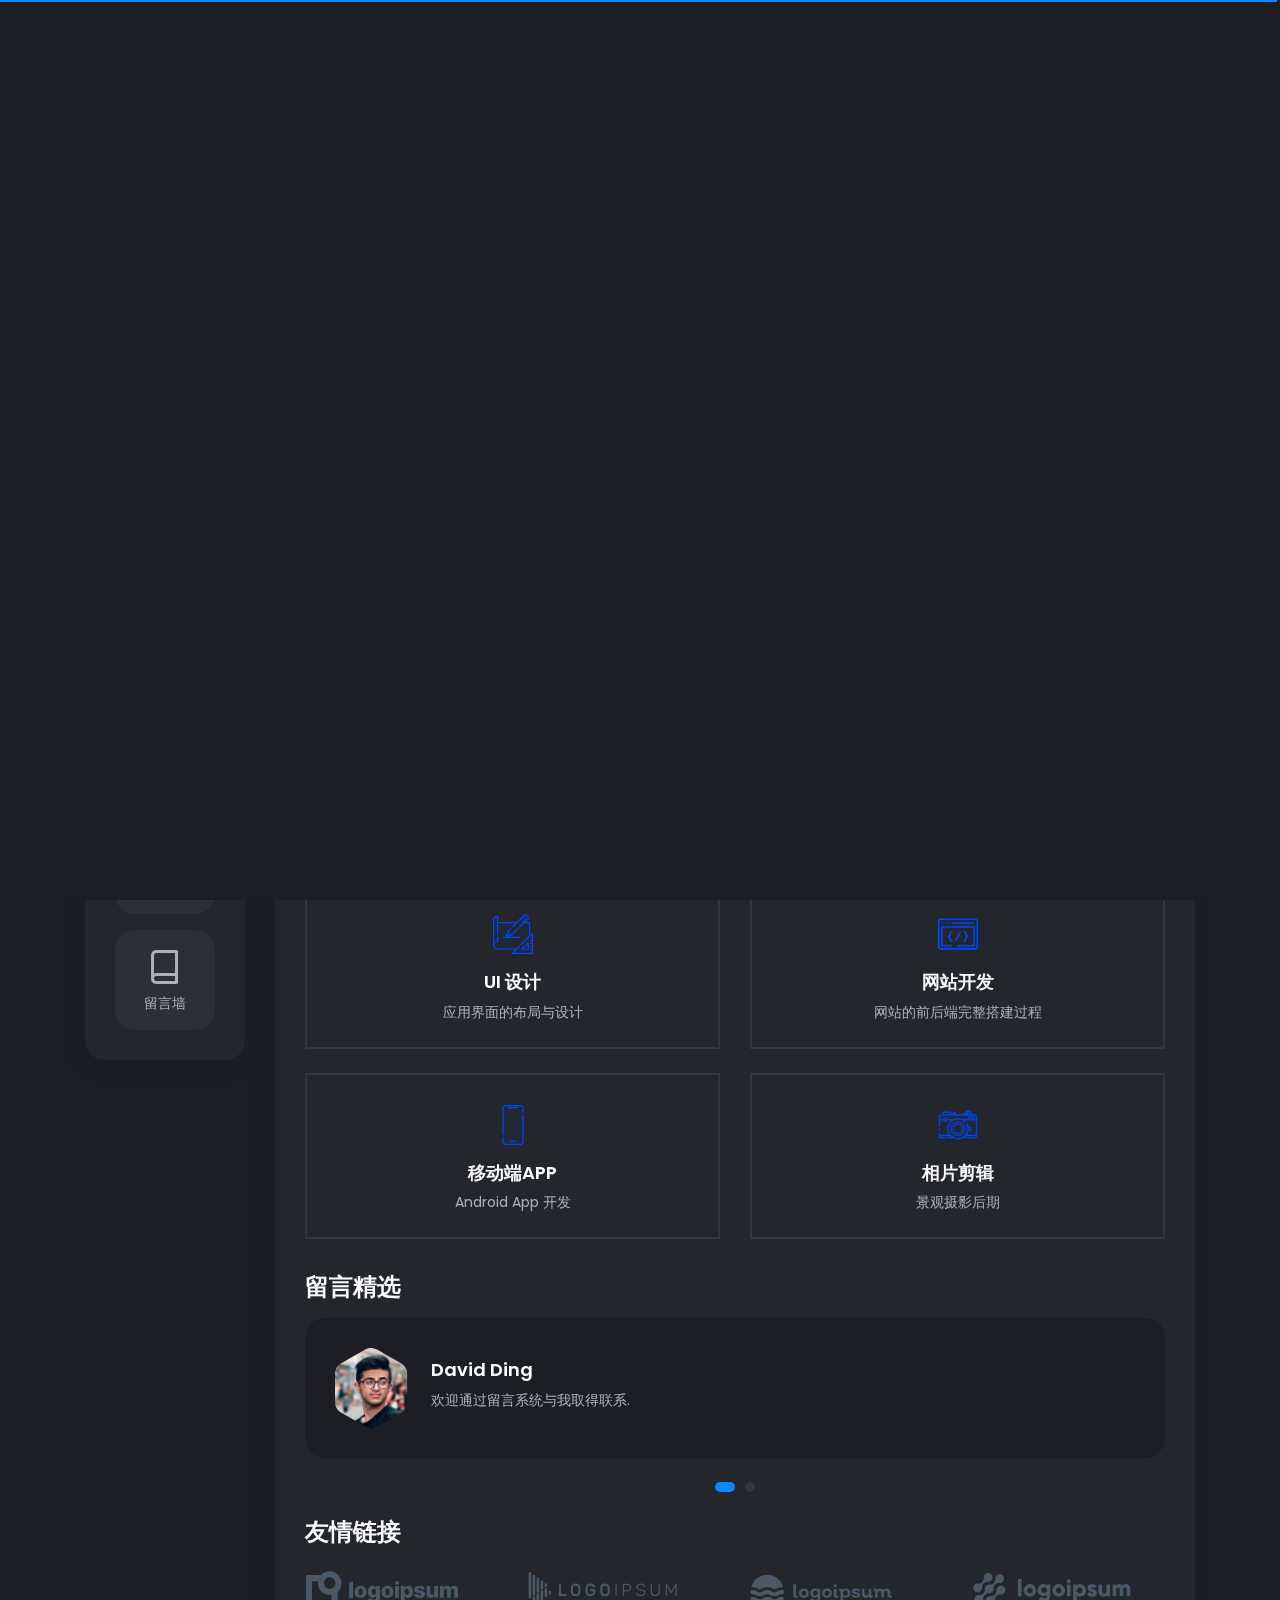
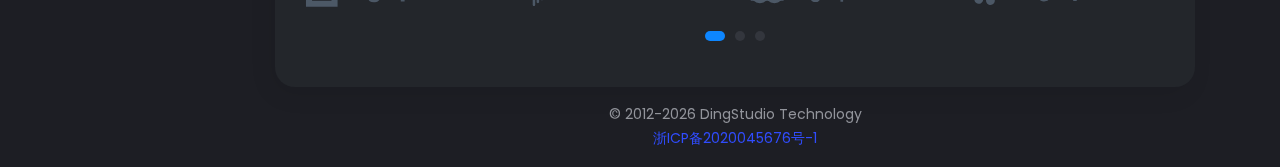
==== commit ff0c654d: "Override all html and add dark global stylesheet" ====
--- a/index.html
+++ b/index.html
@@ -1,5 +1,5 @@
 <!DOCTYPE html>
-<html lang="en">
+<html lang="zh">
 
 <head>
 	<meta charset="utf-8" />
@@ -79,8 +79,7 @@
 				<aside class="col-12 col-md-12 col-lg-2">
 					<div class="sidebar box sticky-column">
 						<ul class="nav">
-							<li class="nav__item"><a class="active" href="index.html"><i class="icon-user"></i>关于我</a>
-							</li>
+							<li class="nav__item"><a class="active" href="index.html"><i class="icon-user"></i>关于我</a></li>
 							<li class="nav__item"><a href="resume.html"><i class="icon-file-text"></i>个人概要</a></li>
 							<li class="nav__item"><a href="works.html"><i class="icon-codesandbox"></i>作品展示</a></li>
 							<li class="nav__item"><a href="blog.html"><i class="icon-book-open"></i>生活日记</a></li>
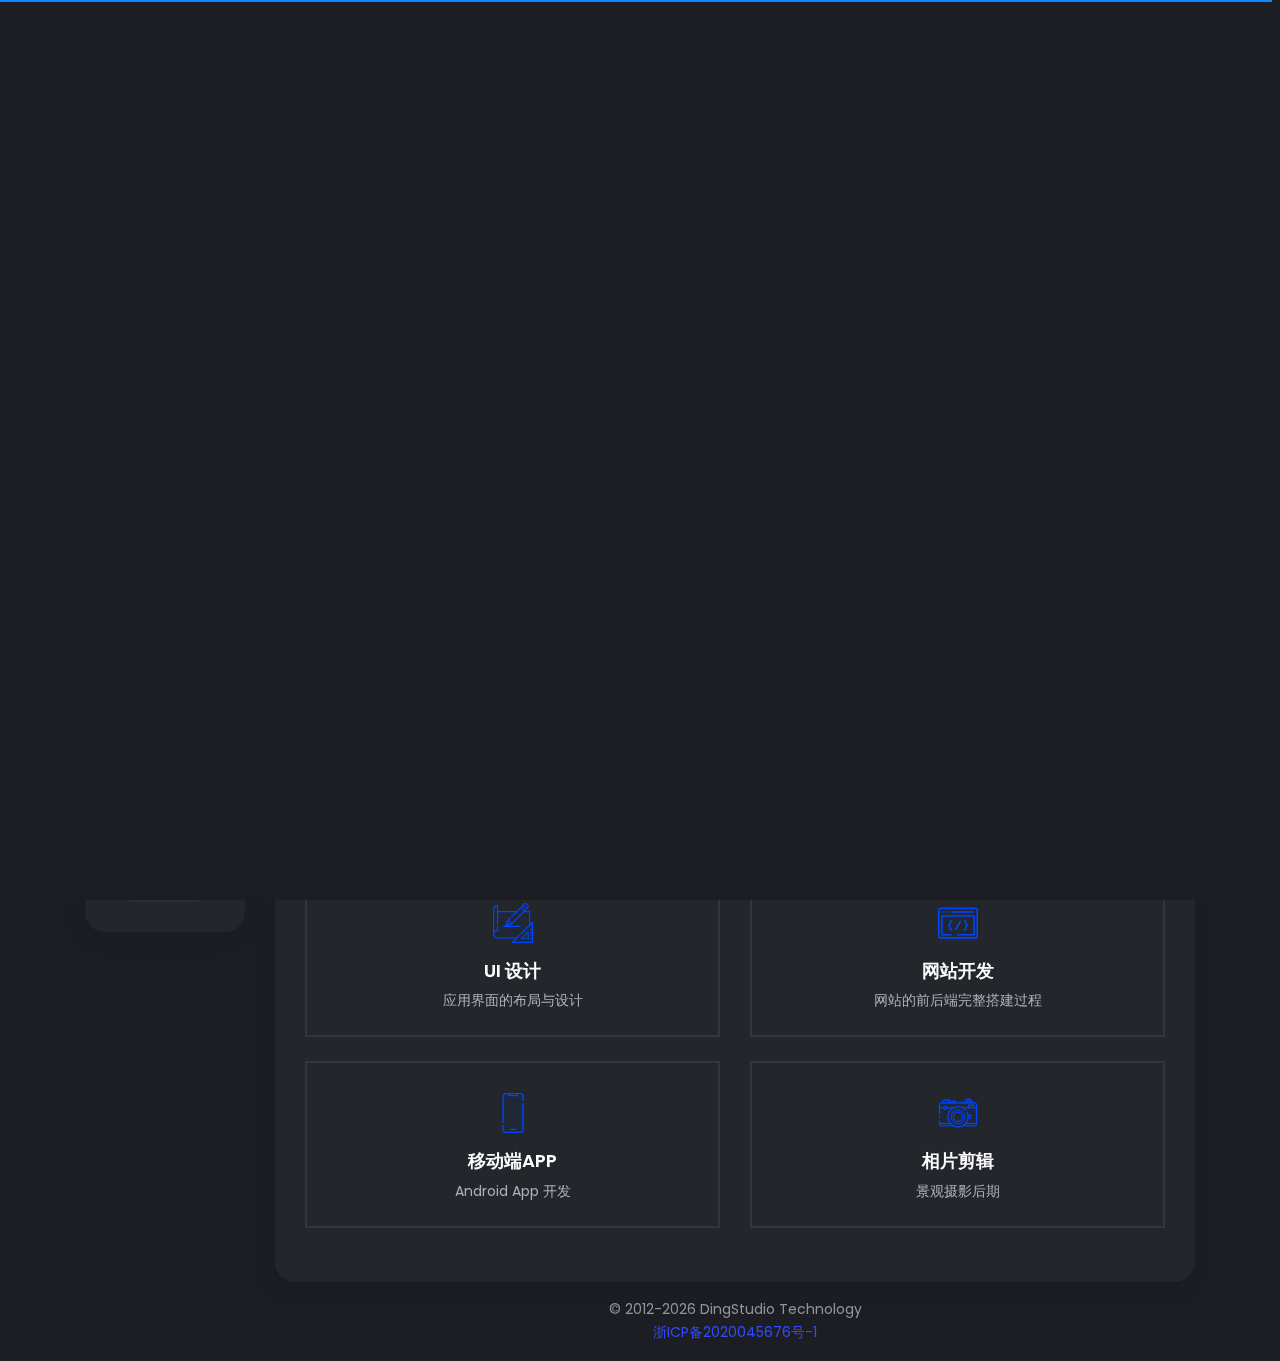
==== commit 5ede8dfd: "规避百度备案审核" ====
--- a/index.html
+++ b/index.html
@@ -56,18 +56,9 @@
 					<div class="header__base-info">
 						<h4 class="title titl--h4">David Ding</h4>
 						<div class="status">一名计算机科学专业的大学在校生<br />Software Developer</div>
-						<ul class="header__social">
-							<li><a href="https://www.facebook.com/DingCloud/" title="您所在的区域可能无法访问此链接。" target="_blank"><i class="font-icon icon-facebook1"></i></a></li>
-							<li><a href="https://twitter.com/_DavidDing" title="您所在的区域可能无法访问此链接。" target="_blank"><i class="font-icon icon-twitter1"></i></a></li>
-							<li><a href="https://www.instagram.com/dscitech/" title="您所在的区域可能无法访问此链接。" target="_blank"><i class="font-icon icon-instagram1"></i></a></li>
-						</ul>
 					</div>
 				</div>
 				<div class="header__right">
-					<ul class="header__contact">
-						<li><span class="overhead">个人邮箱</span>ding@dscitech.com</li>
-						<li><span class="overhead">微信公众号</span>dscitech</li>
-					</ul>
 					<ul class="header__contact">
 						<li><span class="overhead">生日</span>10 Jan,2000</li>
 						<li><span class="overhead">地区</span>中国 &middot; 杭州</li>
@@ -83,7 +74,6 @@
 							<li class="nav__item"><a href="resume.html"><i class="icon-file-text"></i>个人概要</a></li>
 							<li class="nav__item"><a href="works.html"><i class="icon-codesandbox"></i>作品展示</a></li>
 							<li class="nav__item"><a href="blog.html"><i class="icon-book-open"></i>生活日记</a></li>
-							<li class="nav__item"><a href="contact.html"><i class="icon-book"></i>留言墙</a></li>
 						</ul>
 					</div>
 				</aside><!-- Content -->
@@ -144,61 +134,6 @@
 								</div>
 							</div>
 						</div><!-- Testimonials -->
-						<div class="mt-2">
-							<h2 class="title title--h3">留言精选</h2>
-							<div class="swiper-container js-carousel-review">
-								<div class="swiper-wrapper">
-									<!-- Item review -->
-									<div class="swiper-slide review-item"><svg class="avatar avatar--80"
-											viewBox="0 0 84 84">
-											<g class="avatar__hexagon">
-												<image xlink:href="assets/img/avatar-2.jpg" height="100%"
-													width="100%" />
-											</g>
-										</svg>
-										<div class="review-item__textbox">
-											<h4 class="title title--h5">David Ding</h4>
-											<p class="review-item__caption">欢迎通过留言系统与我取得联系.</p>
-										</div>
-									</div><!-- Item review -->
-									<div class="swiper-slide review-item"><svg class="avatar avatar--80"
-											viewBox="0 0 84 84">
-											<g class="avatar__hexagon">
-												<image xlink:href="assets/img/avatar-3.jpg" height="100%"
-													width="100%" />
-											</g>
-										</svg>
-										<div class="review-item__textbox">
-											<h4 class="title title--h5">David Ding</h4>
-											<p class="review-item__caption">欢迎通过留言系统与我取得联系.</p>
-										</div>
-									</div><!-- Item review -->
-									
-								</div>
-								<div class="swiper-pagination"></div>
-							</div>
-						</div><!-- Clients -->
-						<div class="mt-4">
-							<h2 class="title title--h3">友情链接</h2>
-							<div class="swiper-container js-carousel-clients">
-								<div class="swiper-wrapper">
-									<!-- Item client -->
-									<div class="swiper-slide"><a href="javascript:;"><img src="assets/img/logo-1.svg"
-												alt="Logo" /></a></div><!-- Item client -->
-									<div class="swiper-slide"><a href="javascript:;"><img src="assets/img/logo-2.svg"
-												alt="Logo" /></a></div><!-- Item client -->
-									<div class="swiper-slide"><a href="javascript:;"><img src="assets/img/logo-3.svg"
-												alt="Logo" /></a></div><!-- Item client -->
-									<div class="swiper-slide"><a href="javascript:;"><img src="assets/img/logo-4.svg"
-												alt="Logo" /></a></div><!-- Item client -->
-									<div class="swiper-slide"><a href="javascript:;"><img src="assets/img/logo-1.svg"
-												alt="Logo" /></a></div><!-- Item client -->
-									<div class="swiper-slide"><a href="javascript:;"><img src="assets/img/logo-2.svg"
-												alt="Logo" /></a></div>
-								</div>
-								<div class="swiper-pagination"></div>
-							</div>
-						</div>
 					</div><!-- Footer -->
 					<footer class="footer">© 2012-<script type="text/javascript">document.write(new Date().getFullYear());</script> DingStudio Technology<br /><a href="https://beian.miit.gov.cn" target="_blank">浙ICP备2020045676号-1</a></footer>
 				</div>
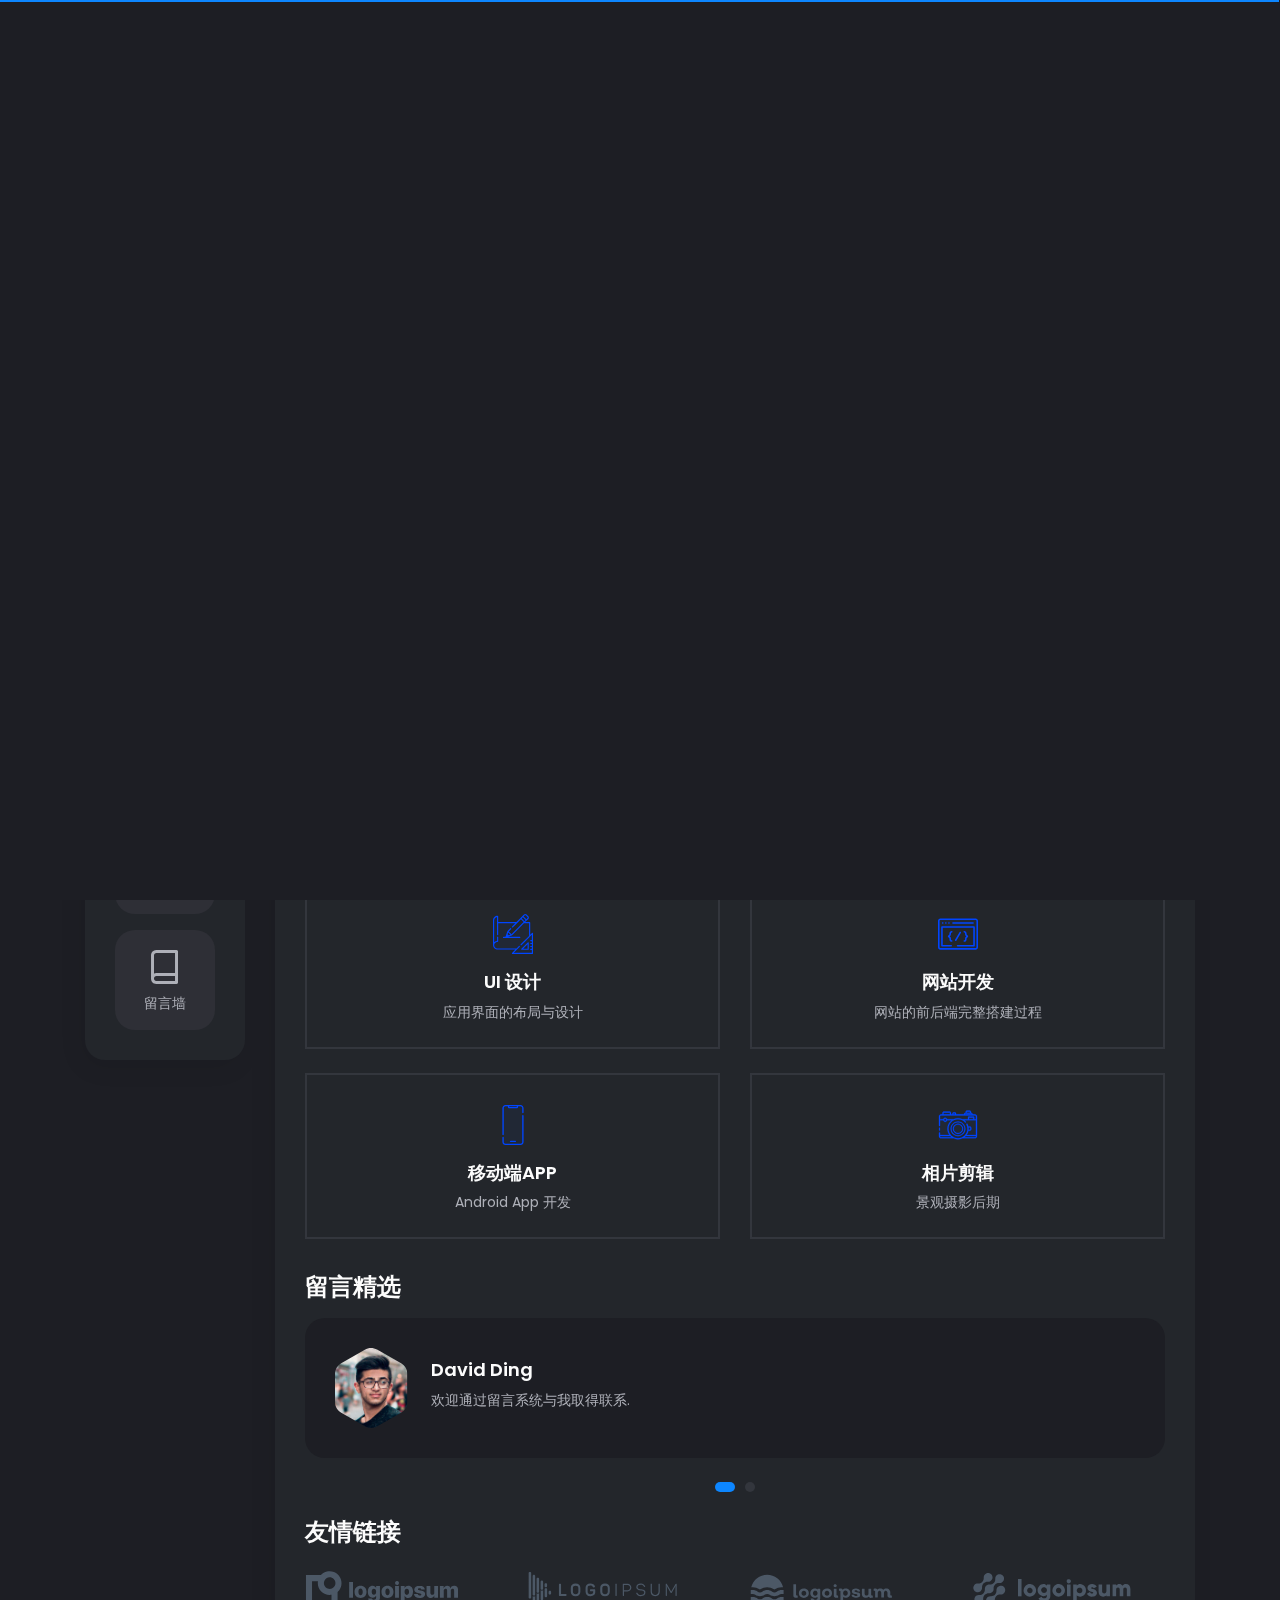
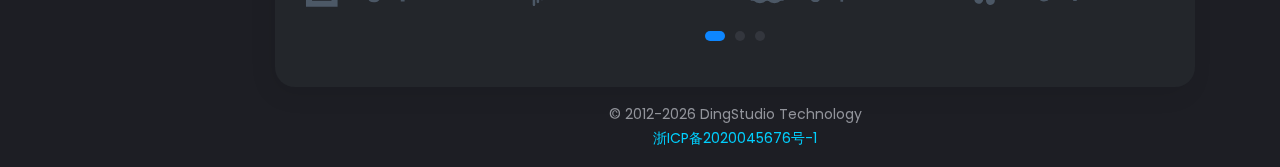
==== commit bae9d18a: "取消百度备案政策规避" ====
--- a/index.html
+++ b/index.html
@@ -56,9 +56,18 @@
 					<div class="header__base-info">
 						<h4 class="title titl--h4">David Ding</h4>
 						<div class="status">一名计算机科学专业的大学在校生<br />Software Developer</div>
+						<ul class="header__social">
+							<li><a href="https://www.facebook.com/DingCloud/" title="您所在的区域可能无法访问此链接。" target="_blank"><i class="font-icon icon-facebook1"></i></a></li>
+							<li><a href="https://twitter.com/_DavidDing" title="您所在的区域可能无法访问此链接。" target="_blank"><i class="font-icon icon-twitter1"></i></a></li>
+							<li><a href="https://www.instagram.com/dscitech/" title="您所在的区域可能无法访问此链接。" target="_blank"><i class="font-icon icon-instagram1"></i></a></li>
+						</ul>
 					</div>
 				</div>
 				<div class="header__right">
+					<ul class="header__contact">
+						<li><span class="overhead">个人邮箱</span>ding@dscitech.com</li>
+						<li><span class="overhead">微信公众号</span>dscitech</li>
+					</ul>
 					<ul class="header__contact">
 						<li><span class="overhead">生日</span>10 Jan,2000</li>
 						<li><span class="overhead">地区</span>中国 &middot; 杭州</li>
@@ -74,6 +83,7 @@
 							<li class="nav__item"><a href="resume.html"><i class="icon-file-text"></i>个人概要</a></li>
 							<li class="nav__item"><a href="works.html"><i class="icon-codesandbox"></i>作品展示</a></li>
 							<li class="nav__item"><a href="blog.html"><i class="icon-book-open"></i>生活日记</a></li>
+							<li class="nav__item"><a href="contact.html"><i class="icon-book"></i>留言墙</a></li>
 						</ul>
 					</div>
 				</aside><!-- Content -->
@@ -134,6 +144,61 @@
 								</div>
 							</div>
 						</div><!-- Testimonials -->
+						<div class="mt-2">
+							<h2 class="title title--h3">留言精选</h2>
+							<div class="swiper-container js-carousel-review">
+								<div class="swiper-wrapper">
+									<!-- Item review -->
+									<div class="swiper-slide review-item"><svg class="avatar avatar--80"
+											viewBox="0 0 84 84">
+											<g class="avatar__hexagon">
+												<image xlink:href="assets/img/avatar-2.jpg" height="100%"
+													width="100%" />
+											</g>
+										</svg>
+										<div class="review-item__textbox">
+											<h4 class="title title--h5">David Ding</h4>
+											<p class="review-item__caption">欢迎通过留言系统与我取得联系.</p>
+										</div>
+									</div><!-- Item review -->
+									<div class="swiper-slide review-item"><svg class="avatar avatar--80"
+											viewBox="0 0 84 84">
+											<g class="avatar__hexagon">
+												<image xlink:href="assets/img/avatar-3.jpg" height="100%"
+													width="100%" />
+											</g>
+										</svg>
+										<div class="review-item__textbox">
+											<h4 class="title title--h5">David Ding</h4>
+											<p class="review-item__caption">欢迎通过留言系统与我取得联系.</p>
+										</div>
+									</div><!-- Item review -->
+									
+								</div>
+								<div class="swiper-pagination"></div>
+							</div>
+						</div><!-- Clients -->
+						<div class="mt-4">
+							<h2 class="title title--h3">友情链接</h2>
+							<div class="swiper-container js-carousel-clients">
+								<div class="swiper-wrapper">
+									<!-- Item client -->
+									<div class="swiper-slide"><a href="javascript:;"><img src="assets/img/logo-1.svg"
+												alt="Logo" /></a></div><!-- Item client -->
+									<div class="swiper-slide"><a href="javascript:;"><img src="assets/img/logo-2.svg"
+												alt="Logo" /></a></div><!-- Item client -->
+									<div class="swiper-slide"><a href="javascript:;"><img src="assets/img/logo-3.svg"
+												alt="Logo" /></a></div><!-- Item client -->
+									<div class="swiper-slide"><a href="javascript:;"><img src="assets/img/logo-4.svg"
+												alt="Logo" /></a></div><!-- Item client -->
+									<div class="swiper-slide"><a href="javascript:;"><img src="assets/img/logo-1.svg"
+												alt="Logo" /></a></div><!-- Item client -->
+									<div class="swiper-slide"><a href="javascript:;"><img src="assets/img/logo-2.svg"
+												alt="Logo" /></a></div>
+								</div>
+								<div class="swiper-pagination"></div>
+							</div>
+						</div>
 					</div><!-- Footer -->
 					<footer class="footer">© 2012-<script type="text/javascript">document.write(new Date().getFullYear());</script> DingStudio Technology<br /><a href="https://beian.miit.gov.cn" target="_blank">浙ICP备2020045676号-1</a></footer>
 				</div>
--- a/assets/styles/style.css
+++ b/assets/styles/style.css
@@ -1 +1 @@
-@import url(vendors/bootstrap.min.css);@import url(vendors/swiper.min.css);@import url(../icons/style.css);@import url("https://fonts.googleapis.com/css2?family=Poppins:ital,wght@0,400;0,500;0,600;1,400;1,500;1,600&display=swap");*,::before,::after{background-repeat:no-repeat;box-sizing:border-box}html{font-size:1rem;-webkit-overflow-scrolling:touch;-webkit-box-sizing:border-box;box-sizing:border-box;-ms-overflow-x:hidden}body,html{-webkit-text-size-adjust:100%}body{background:linear-gradient(145.44deg,#F2F4FA 0,#FAFBFC 100%);background-repeat:no-repeat;background-attachment:fixed;color:#5E6E80;font-family:"Poppins",sans-serif;font-weight:400;font-size:.875rem;line-height:1.7;min-height:100vh;overflow-x:hidden;-ms-overflow-style:scrollbar;-webkit-font-smoothing:antialiased}@media only screen and (max-width:580px){body{line-height:1.6}}html.is-scroll-disabled body{height:100vh;overflow:hidden}@media all and (-ms-high-contrast:none),(-ms-high-contrast:active){html.is-scroll-disabled{overflow:hidden}}.no-scroll{overflow:hidden;-ms-overflow-style:none}.no-scroll-height{overflow-x:hidden}.svg-defs{position:absolute;height:0;width:0}.bg-triangles{background-image:url(../images/triangles-top.svg),url(../images/triangles-bottom.svg),linear-gradient(145.44deg,#F2F4FA 0,#FAFBFC 100%);background-position:left top,right bottom;background-repeat:no-repeat;background-size:inherit}@media only screen and (max-width:580px){.bg-triangles{background-size:contain}}h1,h2,h3,h4,h5,h6{color:#3B4B5E;font-family:"Poppins",sans-serif;font-weight:600;line-height:1.3}.title--h1{font-size:2rem;margin-bottom:1.3rem}@media only screen and (max-width:580px){.title--h1{font-size:1.75rem;margin-bottom:1rem}}.title--h2{font-size:1.625rem}@media only screen and (max-width:580px){.title--h2{font-size:1.375rem}}.title--h3{font-size:1.5rem;margin-bottom:1rem}@media only screen and (max-width:580px){.title--h3{font-size:1.125rem}}.title--h4{font-size:1.125rem}@media only screen and (max-width:580px){.title--h4{font-size:1rem}}.title--h5{font-size:1rem}@media only screen and (max-width:580px){.title--h5{font-size:.875rem}}.title--h6{font-size:.875rem}@media only screen and (max-width:580px){.title--h6{font-size:.75rem}}.title--tone{color:#304CFD}.title-icon{margin-right:.5rem;margin-top:-0.25rem;height:1.875rem;width:1.875rem}@media only screen and (max-width:580px){.title-icon{height:1.5625rem;width:1.875rem}}.title__separate{margin-bottom:2.3125rem;position:relative}.title__separate::before,.title__separate::after{content:'';background-color:#304CFD;border-radius:.5rem;height:5px;position:absolute;bottom:-18px;left:0;width:3.125rem;z-index:1}.title__separate::after{background-color:#FF965D;width:1rem}@media only screen and (max-width:580px){.title__separate{margin-bottom:1.5625rem}.title__separate::before,.title__separate::after{height:.1875rem;bottom:-0.625rem}.title__separate::before{width:3rem}.title__separate::after{width:1rem}}.weight--400{font-weight:400}.weight--500{font-weight:500}.weight--600{font-weight:600}.overhead{color:rgba(94,110,128,0.8);font-size:.75rem;display:block;text-transform:uppercase}.block-quote{font-size:1.25rem;font-weight:400;font-style:italic;margin:1.8125rem 0;position:relative;line-height:1.6}@media only screen and (max-width:991px){.block-quote{padding-left:3.75rem}}@media only screen and (max-width:580px){.block-quote{font-size:1.125rem;margin:.625rem 0 1.25rem;padding-left:0;padding-top:2.5rem}}.block-quote::before{background-image:url(../icons/icon-quote.svg);background-repeat:no-repeat;background-position:center;background-size:contain;content:'';height:2.125rem;margin:0 auto;position:absolute;top:0;left:-54px;width:2.125rem}@media only screen and (max-width:991px){.block-quote::before{left:0}}@media only screen and (max-width:580px){.block-quote::before{right:0}}.block-quote__author{font-size:.875rem;font-style:normal;display:block;margin-top:.625rem;padding-left:3rem;position:relative}@media only screen and (max-width:580px){.block-quote__author{font-size:.875rem;margin-top:0;padding-left:2rem}}.block-quote__author::before{content:'';background-color:#5E6E80;height:1px;margin-bottom:auto;margin-top:auto;position:absolute;top:0;bottom:0;left:0;width:2rem}@media only screen and (max-width:580px){.block-quote__author::before{width:1rem}}a{color:#304CFD;cursor:pointer;text-decoration:none;-webkit-text-decoration-skip:objects;transition:color .3s cubic-bezier(0.72,0.16,0.345,0.875)}a:hover{color:#304CFD;outline:0;text-decoration:underline}a.decoration--none{text-decoration:none}img{max-width:100%;-webkit-user-select:none;-moz-user-select:none;-ms-user-select:none;user-select:none}iframe{background-color:#5E6E80;border:0;display:block;height:100%;width:100%}.cover{border-radius:.375rem;object-fit:cover;object-position:center;font-family:'object-fit: cover; object-position: center;';height:100%;width:100%}@media only screen and (max-width:580px){.cover{border-radius:.25rem}}::-moz-selection{background:transparent;color:#304CFD}::selection{background:transparent;color:#304CFD}.form-control,.textarea,select,.custom-select{background-color:#F7F9FA;border:2px solid #F7F9FA;border-radius:1.25rem;box-shadow:none;color:#5E6E80;font-size:inherit;height:auto;padding:.875rem 1.375rem .8125rem;position:relative;width:100%;-webkit-appearance:none;-moz-appearance:none;appearance:none}@media only screen and (max-width:580px){.form-control,.textarea,select,.custom-select{padding:.8125rem 1.375rem .75rem}}.form-control:focus,.textarea:focus,select:focus,.custom-select:focus{background-color:#fff;border:2px solid rgba(141,153,166,0.2);color:#5E6E80;box-shadow:none;outline:0}.form-control{line-height:inherit}@media all and (-ms-high-contrast:none),(-ms-high-contrast:active){.form-control{line-height:0}}.form-control__icon{padding-left:3.375rem}@media only screen and (max-width:580px){.form-control__icon{padding-left:2.8125rem}}.textarea{border-radius:1.25rem;display:block;padding:.8125rem 1.1875rem;resize:none}.form-group{margin-bottom:2rem;position:relative}@media only screen and (max-width:580px){.form-group{margin-bottom:1.6875rem}}.form-group .font-icon{color:#5E6E80;font-size:1.125rem;margin:auto 0;position:absolute;top:0;bottom:0;left:38px;height:1rem;width:1rem;z-index:1}@media only screen and (max-width:580px){.form-group .font-icon{font-size:1rem;left:2.125rem}}.help-block{position:absolute;font-size:.75rem;line-height:1.4;padding-top:.3125rem;padding-left:.375rem}@media only screen and (max-width:580px){.help-block{font-size:.6875rem}}.with-errors{color:#FF3D57}.has-error input,.has-error textarea,.has-error input:focus,.has-error textarea:focus{border-color:#FF3D57}#validator-contact{font-size:.875rem;margin-top:1rem}.form-control::-webkit-input-placeholder{color:#8D99A6}.form-control::-moz-placeholder{color:#8D99A6}.form-control:-ms-input-placeholder{color:#8D99A6}.form-control::-ms-input-placeholder{color:#8D99A6}.form-control::placeholder{color:#8D99A6}input:invalid,textarea:invalid{outline:none!important}.custom-control-input:focus ~ .custom-control-label::before{box-shadow:0 0 0 .2rem rgba(48,76,253,0.25)}.custom-control-input:focus:not(:checked) ~ .custom-control-label::before{border-color:#304CFD}.custom-control-input:not(:disabled):active ~ .custom-control-label::before{border-color:#fff;background-color:transparent}.custom-control-input:checked ~ .custom-control-label::before{border-color:#304CFD;background-color:#304CFD}.custom-control-label{line-height:1.55;padding-left:.5rem}.custom-control-label::before{background-color:transparent;border:1px solid #5E6E80}select,.custom-select{background:url("data:image/svg+xml,%3csvg xmlns='http://www.w3.org/2000/svg' viewBox='0 0 4 5'%3e%3cpath fill='%23fff' d='M2 0L0 2h4zm0 5L0 3h4z'/%3e%3c/svg%3e") no-repeat right .1rem center/10px 16px}select option,.custom-select option{color:#5E6E80}.dropdown-menu{border:0;border-radius:12px;box-shadow:0 .5rem 2.5rem rgba(94,110,128,0.25);color:#5E6E80;font-size:.9375rem}.dropdown-menu::before{content:'';border-left:.375rem solid transparent;border-right:.375rem solid transparent;border-bottom:.375rem solid #fff;height:0;position:absolute;top:-6px;left:18px;width:0}.dropdown.dropup .dropdown-menu::before{border-left:.375rem solid transparent;border-right:.375rem solid transparent;border-top:.375rem solid #fff;border-bottom:.375rem solid transparent;top:auto;bottom:-0.75rem}.tooltip-inner{max-width:12.5rem;padding:.25rem .625rem .25rem;background-color:#5E6E80;border-radius:.25rem;box-shadow:0 1rem 2rem rgba(94,110,128,0.25),0 .125rem 1rem rgba(94,110,128,0.5)}.tooltip.show{opacity:1}.bs-tooltip-top .arrow::before,.bs-tooltip-auto[x-placement^="top"] .arrow::before{border-width:.3125rem .3125rem 0;border-top-color:#5E6E80}.bs-tooltip-right .arrow::before,.bs-tooltip-auto[x-placement^="right"] .arrow::before{border-width:.3125rem .3125rem .3125rem 0;border-right-color:#5E6E80}.bs-tooltip-left .arrow::before,.bs-tooltip-auto[x-placement^="left"] .arrow::before{border-width:.3125rem 0 .3125rem .3125rem;border-left-color:#5E6E80}.bs-tooltip-bottom .arrow::before,.bs-tooltip-auto[x-placement^="bottom"] .arrow::before{border-width:0 .3125rem .3125rem;border-bottom-color:#5E6E80}@media only screen and (min-width:580px){.pt-sm-6{padding-top:5rem}}.btn{background-image:linear-gradient(142.17deg,#3086FF 6.66%,#304CFD 91.48%);box-shadow:inset -0.25rem -0.25rem .3125rem rgba(0,0,0,0.1),inset .25rem .25rem .3125rem rgba(255,255,255,0.23);border-radius:20px;border:0;color:#fff;cursor:pointer;font-size:1rem;font-weight:400;line-height:1;height:3.5rem;padding:0 1.5rem;position:relative;transition:.4s ease-in-out;white-space:nowrap}.btn:hover{color:#fff;box-shadow:none;opacity:.9}.btn .font-icon{margin-right:.375rem}.btn.disabled{pointer-events:none}.btn.disabled:hover{opacity:.9}.btn.disabled:hover{opacity:.9}button:focus{outline:0}.preloader{dispay:none;display:flex;align-items:center;justify-content:center;background-color:#fff;position:fixed;top:0;left:0;width:100%;height:100%;overflow:hidden;text-align:center;z-index:1106;opacity:0}.preloader>*{min-width:0}.preloader__wrap{width:100%;max-width:9.375rem}.preloader__progress{background:#fff;height:.125rem;position:absolute;top:0;left:0;overflow:hidden;width:100%}.preloader__progress span{background:#304CFD;position:absolute;top:0;left:0;height:100%;width:0}.circle-pulse>*{position:absolute;top:50%;left:50%;border-radius:50%;box-sizing:border-box;transform:scale(0);animation:pulse 1.6s linear infinite}.circle-pulse__1{width:6rem;height:6rem;margin-top:-3rem;margin-left:-3rem;background-color:#304CFD}.circle-pulse__2{width:4.8rem;height:4.8rem;margin-top:-2.4rem;margin-left:-2.4rem;background-color:rgba(48,76,253,0.7);animation-delay:-0.8s}@keyframes pulse{0%{transform:scale(0,0);opacity:1}100%{transform:scale(1,1);opacity:0}}.header-image{height:19.75rem;position:absolute;top:0;left:0;width:100%}.header{display:flex;margin-bottom:1.875rem}.header>*{min-width:0}@media only screen and (max-width:991px){.header{flex-direction:column}}@media only screen and (max-width:580px){.header{margin-bottom:.9375rem}}.header__left{display:flex;align-items:start;flex:0 0 50%;padding-right:1.875rem;position:relative}.header__left>*{min-width:0}.header__left::before{content:'';background-color:#EBF0F2;position:absolute;top:0;right:0;bottom:0;height:100%;width:1px}@media only screen and (max-width:991px){.header__left{align-items:center;flex-direction:column;padding-right:0;padding-bottom:1.25rem;text-align:center}.header__left::before{position:absolute;top:auto;right:0;bottom:0;height:1px;width:100%}}.header__right{display:flex;align-items:start;flex:0 0 50%;padding-left:1.875rem}.header__right>*{min-width:0}@media only screen and (max-width:991px){.header__right{padding-left:0;padding-top:1.875rem}.header__right ul:first-child{padding:0}}@media only screen and (max-width:580px){.header__right{flex-direction:column;padding-top:1.5rem}}.header__photo{background-color:#fff;border:.375rem solid #fff;border-radius:2.9375rem;box-shadow:0 .5rem 1.5rem rgba(0,0,0,0.05);margin-top:-4.125rem;height:10.125rem;overflow:hidden;width:10.125rem}@media only screen and (max-width:991px){.header__photo{margin-top:-5rem;margin-bottom:1.25rem}}.header__photo-img{height:100%;width:100%}.header__base-info{margin-left:1.5rem}@media only screen and (max-width:991px){.header__base-info{margin-left:0}}.header__base-info .title{margin-bottom:.125rem}.header__social{display:flex;align-items:center;font-size:1rem;list-style:none;margin-top:.5rem;margin-bottom:0;padding:0}.header__social>*{min-width:0}.header__social li{margin-right:1rem}.header__social li:last-child{margin-right:0}.header__social a{color:#5E6E80;text-decoration:none}.header__social a:hover{color:#304CFD}@media only screen and (max-width:991px){.header__social{justify-content:center}}.header__contact{list-style:none;margin-bottom:0;width:50%}@media only screen and (max-width:991px){.header__contact:first-child{padding:0;margin-bottom:1rem}}@media only screen and (max-width:580px){.header__contact{padding:0;width:100%}.header__contact:first-child{margin-bottom:.75rem}}.header__contact li{margin-bottom:1rem;word-break:break-all}@media only screen and (max-width:580px){.header__contact li{margin-bottom:.75rem}}.header__contact li:last-child{margin-bottom:0}.status{font-size:.875rem;display:inline-flex;align-items:center}.status>*{min-width:0}.box{background-color:#fff;border-radius:20px;box-shadow:0 20px 40px rgba(103,118,128,0.03);padding:1.875rem;position:relative;transition:box-shadow .3s ease-in-out}@media only screen and (max-width:580px){.box{padding:1rem}}.box__border{border:2px solid #EBF0F2;border-radius:20px}@media only screen and (max-width:580px){.box__border{border-radius:13.3333333333px;padding:1rem}}@media only screen and (max-width:991px){.box-content{border-radius:0 0 20px 20px}}@media only screen and (max-width:580px){.box-content{border-radius:13.3333333333px}}.js-image{background-size:cover;background-position:center;height:100%;width:100%}.overlay{position:relative}.overlay::before,.overlay--45::before,.overlay--80::before{content:'';background-color:rgba(46,47,54,0.8);position:absolute;top:0;left:0;height:100%;width:100%;z-index:2}.overlay--45::before{background-color:rgba(46,47,54,0.45)}.overlay--80::before{background-color:rgba(46,47,54,0.8)}.gutter-top{padding-top:14.375rem}@media only screen and (max-width:580px){.gutter-top{padding-top:8.125rem}}.gutter-top-100{padding-top:6.25rem}@media only screen and (max-width:580px){.gutter-top-100{padding-top:8.125rem}}.avatar{display:block;height:100%;width:100%}.avatar--180{max-height:11.25rem;max-width:11.25rem;height:11.25rem;width:11.25rem}@media only screen and (max-width:991px){.avatar--180{max-height:12.5rem;max-width:12.5rem;height:12.5rem;width:12.5rem}}.avatar--80{max-height:5rem;max-width:5rem}@media only screen and (max-width:580px){.avatar--80{max-height:4.5454545455rem;max-width:4.5454545455rem}}.avatar--60{max-height:3.75rem;max-width:3.75rem}@media only screen and (max-width:580px){.avatar--60{max-height:2.8195488722rem;max-width:2.8195488722rem}}.avatar__box{-webkit-clip-path:url(#avatar-box);clip-path:url(#avatar-box)}.avatar__hexagon{-webkit-clip-path:url(#avatar-hexagon);clip-path:url(#avatar-hexagon)}.avatar image{height:100%;width:100%}.social{line-height:0;margin-top:1.5rem;margin-bottom:1.375rem}.social__link{color:#3B4B5E;display:inline-block;font-size:.875rem;margin-left:.8125rem;text-decoration:none}.social__link:hover{cursor:pointer;text-decoration:none}.social__link:first-child{margin-left:0}.sidebar{transition:all .3s ease-in-out}@media only screen and (max-width:1200px){.sidebar{padding:1.5rem}}@media only screen and (max-width:991px){.sidebar{border-bottom:1px solid #EBF0F2;border-radius:20px 20px 0 0;padding:1.875rem}}@media only screen and (max-width:580px){.sidebar{border-bottom:0;border-radius:0;box-shadow:0 20px 40px rgba(103,118,128,0.2);padding:.5rem .9375rem;position:fixed;top:0;left:0;width:100%;z-index:10}}.sidebar.is_stuck{margin-top:1.875rem;z-index:1}@media only screen and (max-width:991px){.nav{justify-content:space-between}}@media only screen and (max-width:580px){.nav{justify-content:center}}.nav__item{display:block;height:6.25rem;margin-bottom:1rem;text-align:center;text-transform:uppercase;width:100%}.nav__item:last-child{margin-bottom:0}@media only screen and (max-width:1200px){.nav__item{height:5.125rem}}@media only screen and (max-width:991px){.nav__item{margin-bottom:0;width:calc(20% - 1rem)}}@media only screen and (max-width:768px){.nav__item{width:calc(20% - .5rem)}}@media only screen and (max-width:580px){.nav__item{height:auto;width:calc(20% - 0rem)}}.nav__item a{background-color:#F7F9FA;border-radius:1.25rem;color:#5E6E80;font-size:.875rem;font-weight:500;display:flex;flex-direction:column;align-items:center;justify-content:center;height:100%;position:relative;text-decoration:none;transition:all 0s}.nav__item a>*{min-width:0}.nav__item a:hover{color:#304CFD}@media only screen and (max-width:1200px){.nav__item a{border-radius:1rem;font-size:.75rem}}@media only screen and (max-width:768px){.nav__item a{font-size:.6875rem}}@media only screen and (max-width:580px){.nav__item a{background-color:transparent}}.nav__item a.active{background-image:linear-gradient(142.17deg,#3086FF 6.66%,#304CFD 91.48%);box-shadow:inset -0.25rem -0.25rem .3125rem rgba(0,0,0,0.1),inset .25rem .25rem .3125rem rgba(255,255,255,0.23);color:#fff}.nav__item a.active:hover{color:#fff}@media only screen and (max-width:580px){.nav__item a.active{background-image:none;box-shadow:none;color:#304CFD}.nav__item a.active:hover{color:#304CFD}.nav__item a.active::before{content:'';background-color:#304CFD;height:.125rem;position:absolute;bottom:-8px;left:0;width:100%}}.nav__item [class^="icon-"]{display:block;font-size:2.25rem;margin-top:.25rem;margin-bottom:.5rem}@media only screen and (max-width:1200px){.nav__item [class^="icon-"]{font-size:1.75rem;margin-bottom:.25rem}}@media only screen and (max-width:768px){.nav__item [class^="icon-"]{font-size:1.5rem}}@media only screen and (max-width:580px){.nav__item [class^="icon-"]{font-size:1.0625rem;margin-top:.375rem}}.footer{color:#8D99A6;font-size:.875rem;padding-top:1rem;padding-bottom:1rem;text-align:center}@media only screen and (max-width:580px){.footer{padding-top:.5rem;padding-bottom:.5rem}}.case-item{border:2px solid #EBF0F2;border-radius:calc(20px+10px);display:flex;flex-direction:column;align-items:center;height:calc(100% - 24px);margin-bottom:1.5rem;padding:1.875rem 1.875rem 1.5rem;position:relative;text-align:center}.case-item>*{min-width:0}@media only screen and (max-width:991px){.case-item{height:calc(100% - 20px)}}@media only screen and (max-width:580px){.case-item{border-radius:13.3333333333px;height:calc(100% - 15px);margin-bottom:.9375rem;padding:1rem;text-align:center}}@media screen and (-ms-high-contrast:active),(-ms-high-contrast:none){.case-item{display:block}}.case-item__icon{height:2.5rem;width:2.5rem;margin-bottom:1rem}@media only screen and (max-width:580px){.case-item__icon{margin-bottom:.8125rem}}.case-item div{flex:1}.case-item__caption{line-height:1.5}@media only screen and (max-width:580px){.case-item__caption{font-size:.8125rem;line-height:1.4}}.case-item__caption:last-child{margin-bottom:0}.js-carousel-clients{padding-top:.5rem;padding-bottom:1rem}@media only screen and (max-width:991px){.js-carousel-clients{padding-bottom:0}}@media only screen and (max-width:580px){.js-carousel-clients .swiper-slide{text-align:center}}@media only screen and (max-width:768px){.contact-form .btn{width:100%}}.map{background-color:#F7F9FA;border-radius:13.3333333333px;height:23.75rem;margin-bottom:2rem;position:relative;direction:ltr}@media only screen and (max-width:580px){.map{height:15.625rem;margin-bottom:1.25rem}}.popover-map-title{color:#3B4B5E;font-size:1.125rem;margin-top:.1875rem;margin-bottom:.5rem}.popover-map-caption{color:#5E6E80;font-weight:400}#marker{background-image:url("../images/icon-map-pic.svg");background-size:cover;width:3.125rem;height:3.125rem;cursor:pointer}.gutter-sizer{width:1.875rem}.gallery-grid{display:flex}.gallery-grid>*{min-width:0}.gallery-grid__item{margin-bottom:1.25rem;width:calc(33% - 18px)}@media only screen and (max-width:991px){.gallery-grid__item{width:calc(50% - 16px)}}@media only screen and (max-width:768px){.gallery-grid__item{width:100%}.gallery-grid__item:last-child{margin-bottom:0}}.gallery-grid__item:hover .gallery-grid__image{transform:scale3d(1.1,1.1,1)}.gallery-grid-two .gallery-grid__item{width:calc(50% - 16px)}@media only screen and (max-width:768px){.gallery-grid-two .gallery-grid__item{width:100%}}.gallery-grid__image-wrap{border-radius:14px;height:11.25rem;overflow:hidden;position:relative;width:100%;z-index:1}@media only screen and (max-width:991px){.gallery-grid__image-wrap{height:12.5rem}}@media only screen and (max-width:768px){.gallery-grid__image-wrap{height:18.125rem}}.gallery-grid-two .gallery-grid__image-wrap{height:auto}.gallery-grid__image{border-radius:10px;transform:scale3d(1,1,1)}.gallery-grid__title{margin-top:1rem;margin-bottom:0}@media only screen and (max-width:580px){.gallery-grid__title{font-size:.875rem}}.gallery-grid__category{font-size:.875rem;display:block}@media only screen and (min-width:769px){.filter{display:inline-flex;flex-wrap:wrap;font-size:1rem;list-style:none;margin-bottom:1.1875rem;padding:0}.filter>*{min-width:0}.filter__item{padding-right:1rem;position:relative}.filter__item::before{content:'';background-color:#5E6E80;border-radius:.1875rem;position:absolute;top:0;right:6px;bottom:0;height:.25rem;margin:auto;width:.25rem}.filter__item:first-child{display:none}.filter__item:last-child{padding-right:0}.filter__item:last-child::before{display:none}.filter__item a{color:rgba(94,110,128,0.8)}.filter__item.active a{color:#3B4B5E}.filter__link{padding:0 .25rem;text-decoration:none;display:block;overflow:hidden;position:relative}.filter__link:hover{text-decoration:none}}.select .placeholder{display:none}@media only screen and (max-width:768px){.select{background-color:#F7F9FA;border-radius:1.25rem;display:block;margin-bottom:2rem;padding:.25rem 1.1875rem .1875rem 1.25rem;position:relative;vertical-align:middle;text-align:left;user-select:none;width:100%;-webkit-touch-callout:none;z-index:2}.select .placeholder{cursor:pointer;display:block;padding:.5rem 0;position:relative;z-index:1}.select .placeholder:after{position:absolute;top:50%;right:2px;transform:translateY(-50%);font-family:'icomoon';content:'\e940';z-index:10}.select.is-open .placeholder:after{content:'\e943'}.select.is-open ul{display:block}.select ul{background-color:#fff;box-shadow:0 .625rem 3.75rem rgba(141,153,166,0.25);border-radius:20px;display:none;max-height:37.5rem;overflow:hidden;overflow-y:auto;padding:.625rem 0;position:absolute;top:100%;left:0;width:100%;z-index:100}.select ul li{display:block;text-align:left;padding:.3125rem 1.25rem .1875rem;color:#5E6E80;cursor:pointer}.select ul li:hover{background-color:#304CFD}.select ul li:hover a{color:#fff}.select ul li:first-child{display:none}.select ul li a{color:#5E6E80;text-decoration:none}}@media only screen and (max-width:580px){.select{margin-bottom:1rem}}.news-grid{display:flex;flex-wrap:wrap;margin-left:-0.9375rem;margin-right:-0.9375rem}.news-grid>*{min-width:0}@media only screen and (max-width:991px){.news-grid{margin-left:0;margin-right:0}}.news-item{background-color:#F7F9FA;margin-bottom:1.875rem;margin-left:.9375rem;margin-right:.9375rem;padding:0;width:calc(50% - 30px)}@media only screen and (max-width:991px){.news-item{margin-left:0;margin-right:0;width:100%}.news-item:last-child{margin-bottom:0}}@media only screen and (max-width:580px){.news-item{margin-bottom:1.25rem}}.news-item:hover .news-item__image-wrap::before,.news-item:hover .news-item__image-wrap::after{opacity:1}.news-item__image-wrap{overflow:hidden;border-radius:20px 20px 0 0;height:14rem;position:relative}@media only screen and (max-width:991px){.news-item__image-wrap{height:18rem}}@media only screen and (max-width:580px){.news-item__image-wrap{height:12rem}}.news-item__image-wrap::before{opacity:0;transition:opacity .5s ease-in-out}.news-item__image-wrap::after{content:'';background-image:url(../icons/icon-news.svg);height:2.5rem;margin:auto;opacity:0;pointer-events:none;position:absolute;top:0;right:0;bottom:0;left:0;transition:opacity .5s ease-in-out;width:2.5rem;z-index:2}.news-item__date{background-color:#FF965D;color:#fff;border-radius:20px 0 20px 0;font-size:1.375rem;font-weight:600;line-height:1.3;padding:.625rem 1.25rem;position:absolute;top:0;text-align:center;z-index:2}.news-item__date span{font-size:.8125rem;font-weight:400;display:block}@media only screen and (max-width:580px){.news-item__date{font-size:1.125rem;line-height:1.2;padding:.5625rem 1rem}.news-item__date span{font-size:.625rem}}.news-item__link{position:absolute;height:100%;width:100%;z-index:2}.news-item__caption{padding:1.5rem 1.5rem .5rem}@media only screen and (max-width:580px){.news-item__caption{padding:1.1875rem 1rem 0}}.news-item p{line-height:1.5}@media only screen and (max-width:580px){.news-item p{font-size:.875rem}}.header-post{margin-top:1rem;text-align:center}.header-post__image-wrap{height:28.125rem;margin-bottom:2.125rem}@media only screen and (max-width:580px){.header-post__image-wrap{height:20rem;margin-bottom:1.5rem}}.caption-post{margin-left:auto;margin-right:auto;margin-bottom:1.75rem;width:86%}@media only screen and (max-width:991px){.caption-post{width:100%}}@media only screen and (max-width:580px){.caption-post{margin-bottom:1.1875rem}}.gallery-post{display:flex;flex-wrap:wrap;margin-left:-1rem;margin-right:-1rem}.gallery-post>*{min-width:0}@media only screen and (max-width:580px){.gallery-post{margin-left:0;margin-right:0}}.gallery-post__item{flex:calc(50% - 2rem);margin-left:1rem;margin-right:1rem;width:calc(50% - 2rem)}@media only screen and (max-width:768px){.gallery-post__item{flex:calc(50% - 1.25rem);margin-left:.625rem;margin-right:.625rem;width:calc(50% - 1.25rem)}}@media only screen and (max-width:580px){.gallery-post__item{flex:100%;margin-left:0;margin-right:0;margin-bottom:1rem;width:100%}}.gallery-post__caption{font-size:.875rem;font-style:italic;padding:1rem 1rem 2rem;text-align:center;width:100%}@media only screen and (max-width:580px){.gallery-post__caption{padding:0 0 1rem}}.footer-post{display:flex;align-items:center;justify-content:center;flex-wrap:wrap;margin-bottom:2rem;margin-top:2rem;padding-top:2rem;position:relative}.footer-post>*{min-width:0}@media only screen and (max-width:580px){.footer-post{margin-bottom:1rem;margin-top:1rem;padding-top:1.5rem}}.footer-post::before{content:'';background-color:#3B4B5E;height:1px;margin:auto;position:absolute;top:0;right:0;left:0;width:15%}.footer-post__share{display:flex;align-items:baseline;color:#3B4B5E;font-size:.875rem;margin:0 1.125rem}.footer-post__share>*{min-width:0}@media only screen and (max-width:580px){.footer-post__share{margin:0 .75rem}}.footer-post__share:hover{text-decoration:none}.footer-post__share .font-icon{margin-right:.6875rem}@media only screen and (max-width:580px){.footer-post__share span{display:none}}.comment-box{display:flex;flex-direction:column}.comment-box>*{min-width:0}.comment-box .comment-box{margin-left:3rem}@media only screen and (max-width:580px){.comment-box .comment-box{margin-left:1.25rem}}.comment-box__inner{background-color:#F7F9FA;border-radius:20px;display:flex;margin-bottom:1.25rem;padding:1.25rem 1.25rem 1rem 1.375rem}.comment-box__inner>*{min-width:0}@media only screen and (max-width:580px){.comment-box__inner{display:block;padding:1rem 1rem .625rem 1.125rem;margin-bottom:1rem}}.comment-box__body{flex:1;font-size:.875rem;line-height:1.6}@media only screen and (max-width:580px){.comment-box__body{font-size:.875rem}}.comment-box__body p{margin-bottom:.6875rem}@media only screen and (max-width:580px){.comment-box__body p{margin-bottom:.8125rem}}.comment-box__body .emoji{margin:0 .3125rem;vertical-align:bottom}@media only screen and (max-width:580px){.comment-box__body .emoji{margin:0 .125rem;height:1.125rem;width:1.125rem}}.comment-box__details{display:flex;justify-content:space-between;font-size:1rem;color:#3B4B5E;margin-top:.5rem;margin-bottom:.5rem}.comment-box__details>*{min-width:0}@media only screen and (max-width:580px){.comment-box__details{font-size:.9375rem;flex-direction:column}}.comment-box__details a{text-decoration:none}.comment-box__details-date{font-size:.75rem;font-weight:400}@media only screen and (max-width:580px){.comment-box__details-date{font-size:.75rem;margin-top:.3125rem}}.comment-box .avatar{margin-right:1rem;flex-shrink:0}.comment-box__footer{display:inline-flex;list-style:none;margin:0;padding:0}.comment-box__footer li{display:flex;align-items:center;cursor:pointer;margin-right:2rem}.comment-box__footer li>*{min-width:0}@media only screen and (max-width:580px){.comment-box__footer li{margin-right:1rem}}.comment-box__footer li:hover{color:#304CFD}.comment-box__footer li:last-child{margin-right:0}.comment-box__footer span{font-size:.75rem;padding-left:.375rem}@media only screen and (max-width:580px){.comment-box__footer span{font-size:.75rem}}.comment-box__footer .font-icon{font-size:1rem;vertical-align:text-bottom}@media only screen and (max-width:580px){.comment-box__footer .font-icon{font-size:.875rem}}.comment-box__footer .icon-like-fill{color:#FF3D57}.comment-form{margin-top:1rem;position:relative}.comment-form .textarea{padding:1.125rem 4.5rem 1rem 2.875rem;max-height:12.5rem;overflow:hidden!important}@media only screen and (max-width:580px){.comment-form .textarea{padding:.75rem 3.25rem .625rem 2.5rem}}@media screen and (-ms-high-contrast:active),(-ms-high-contrast:none){.comment-form .textarea{line-height:1.5}}.comment-form .btn{border-radius:.875rem;display:flex;align-items:center;justify-content:center;height:2.5rem;margin-right:.5rem;margin-bottom:auto;margin-top:auto;padding:0;position:absolute;top:0;right:0;bottom:0;width:2.5rem}.comment-form .btn>*{min-width:0}@media only screen and (max-width:580px){.comment-form .btn{height:2.1551724138rem;width:2.1551724138rem}}.comment-form .btn .font-icon{margin:0}.comment-form .dropdown{height:1.1875rem;line-height:1.2;margin-top:auto;margin-bottom:auto;margin-left:1rem;position:absolute;top:0;bottom:0}.comment-form .dropdown-menu{margin-left:-1rem;min-width:14.9375rem;max-width:14.9375rem;top:-100%!important}.comment-form .icon-smile{cursor:pointer;font-size:1.1875rem}.comment-form .icon-smile:hover{color:#304CFD}.emoji-wrap{display:flex;justify-content:space-between;flex-wrap:wrap;padding:.375rem .8125rem .1875rem}.emoji-wrap>*{min-width:0}.emoji-wrap .emoji{cursor:pointer;border-radius:.1875rem;margin:.125rem;padding:.1875rem}.emoji-wrap .emoji:hover{box-shadow:0 0 0 .125rem rgba(141,153,166,0.2)}.scroll-line{background:#304CFD;height:.1875rem;position:fixed;top:0;width:0;z-index:3}.nicescroll-cursors{background-color:#8D99A6!important}.social-auth{font-size:.875rem;list-style:none;padding:0;margin-top:1rem}@media only screen and (max-width:580px){.social-auth{font-size:.875rem}}.social-auth__item{display:inline-flex;margin-right:.375rem}.social-auth__link{color:#fff}.social-auth__link:hover{color:#fff;opacity:.7;text-decoration:none}.social-auth .font-icon{background-color:#304CFD;border-radius:50%;font-size:.75rem;padding:.375rem}@media only screen and (max-width:580px){.social-auth .font-icon{font-size:.6875rem}}.social-auth .icon-facebook{background-color:#3B5998}.social-auth .icon-twitter{background-color:#55ACEE}.social-auth .icon-dribbble{background-color:#F26798}.social-auth .icon-behance{background-color:#4176FA}.swiper-container .swiper-wrapper{min-height:100%}.review-item{display:flex;background-color:#F7F9FA;background-image:url(../icons/icon-quote.svg);background-repeat:no-repeat;background-position:right 1.875rem top 1.875rem;border-radius:20px;height:auto;padding:1.875rem}.review-item>*{min-width:0}@media only screen and (max-width:580px){.review-item{background-image:none;border-radius:13.3333333333px;flex-direction:column;align-items:center;padding:1rem;text-align:center}}.review-item__textbox{margin-top:.625rem;margin-left:1rem}@media only screen and (max-width:580px){.review-item__textbox{margin-left:0}}.review-item__caption{line-height:1.5}.review-item__caption:last-child{margin-bottom:0}.review-item .title{font-size:1.125rem;margin-bottom:.5rem}@media only screen and (max-width:580px){.review-item .title{font-size:1rem;margin-top:.25rem;margin-bottom:.5rem}}.swiper-pagination{margin-top:1.5rem;position:relative;line-height:0}@media only screen and (max-width:580px){.swiper-pagination{margin-top:1rem}}.swiper-pagination-bullet{background:#EBF0F2;border-radius:1rem;opacity:1;height:.625rem;width:.625rem;transition:width .3s cubic-bezier(0.455,0.03,0.515,0.955)}@media only screen and (max-width:580px){.swiper-pagination-bullet{height:.375rem;width:.375rem}}.swiper-pagination-bullet-active{background:#304CFD;width:1.25rem}@media only screen and (max-width:580px){.swiper-pagination-bullet-active{width:.75rem}}.swiper-container-horizontal>.swiper-pagination-bullets .swiper-pagination-bullet{margin:0 .3125rem}.swiper-container-horizontal>.swiper-pagination-bullets,.swiper-pagination-custom,.swiper-pagination-fraction{bottom:0}.timeline{margin-top:1.75rem;padding-left:.5rem}@media only screen and (max-width:580px){.timeline{margin-top:1.5rem}}.timeline__item{border-left-width:1px;border-left-style:solid;border-color:#EBF0F2;padding-bottom:.5625rem;padding-left:1.375rem;position:relative}.timeline__item::before{content:'';background-color:#304CFD;box-shadow:0 0 0 .1875rem rgba(48,76,253,0.25);border-radius:50%;position:absolute;top:0;left:-5px;height:.625rem;width:.625rem}.timeline__item:last-child{border:0}.timeline__title{margin-bottom:0;position:relative;top:-0.3125rem}.timeline__period{color:rgba(94,110,128,0.8);font-size:.875rem}.timeline__description{margin-top:.5rem}@media only screen and (max-width:580px){.timeline__description{margin-top:.1875rem}}.progress{background-color:#F7F9FA;border-radius:1rem;height:1.5rem;margin-bottom:1.5rem;overflow:inherit;position:relative;text-align:right}@media only screen and (max-width:580px){.progress{margin-bottom:.75rem;height:1.375rem}}.progress:last-child{margin-bottom:0}.progress-bar{background-image:linear-gradient(142.17deg,#3086FF 6.66%,#304CFD 91.48%);border-radius:1rem;overflow:hidden;position:relative;width:0;z-index:1}.progress .progress-text{display:flex;align-items:center;justify-content:space-between;height:100%;padding-left:.8125rem;padding-right:.8125rem;position:absolute;top:0;left:0;width:100%;z-index:1}.progress .progress-text>*{min-width:0}@media screen and (-ms-high-contrast:active),(-ms-high-contrast:none){.progress-text span:nth-child(2){float:right}}.back-to-top{border-top:1px solid #3B4B5E;border-left:1px solid #3B4B5E;cursor:pointer;opacity:.5;position:fixed;right:40px;bottom:30px;height:1.125rem;width:1.125rem;transform:rotate(45deg);transition:opacity .35s ease-out;z-index:10}.back-to-top:hover{opacity:1}@media only screen and (max-width:580px){.back-to-top{display:none!important}}.js-lines{overflow:hidden}.js-lines div{overflow:hidden}.js-words div div{opacity:0}.medium-zoom-overlay{background:#fff!important;z-index:1104}.medium-zoom-image{cursor:pointer!important;z-index:9}.medium-zoom-image--opened{border-radius:1px;height:100%;z-index:1104}.js-parallax{position:relative;background-size:cover;background-repeat:no-repeat;background-position:50% 50%;height:100%}.js-parallax-img{position:relative;z-index:0}.js-parallax-img .jarallax-img{object-fit:cover;font-family:'object-fit: cover;';position:absolute;top:0;left:0;width:100%;height:100%;z-index:-1}+@import url(vendors/bootstrap.min.css);@import url(vendors/swiper.min.css);@import url(../icons/style.css);@import url("https://fonts.googleapis.com/css2?family=Poppins:ital,wght@0,400;0,500;0,600;1,400;1,500;1,600&display=swap");*,::before,::after{background-repeat:no-repeat;box-sizing:border-box}html{font-size:1rem;-webkit-overflow-scrolling:touch;-webkit-box-sizing:border-box;box-sizing:border-box;-ms-overflow-x:hidden}body,html{-webkit-text-size-adjust:100%}body{background:linear-gradient(145.44deg,#F2F4FA 0,#FAFBFC 100%);background-repeat:no-repeat;background-attachment:fixed;color:#5E6E80;font-family:"Poppins",sans-serif;font-weight:400;font-size:.875rem;line-height:1.7;min-height:100vh;overflow-x:hidden;-ms-overflow-style:scrollbar;-webkit-font-smoothing:antialiased}@media only screen and (max-width:580px){body{line-height:1.6}}html.is-scroll-disabled body{height:100vh;overflow:hidden}@media all and (-ms-high-contrast:none),(-ms-high-contrast:active){html.is-scroll-disabled{overflow:hidden}}.no-scroll{overflow:hidden;-ms-overflow-style:none}.no-scroll-height{overflow-x:hidden}.svg-defs{position:absolute;height:0;width:0}.bg-triangles{background-image:url(../images/triangles-top.svg),url(../images/triangles-bottom.svg),linear-gradient(145.44deg,#F2F4FA 0,#FAFBFC 100%);background-position:left top,right bottom;background-repeat:no-repeat;background-size:inherit}@media only screen and (max-width:580px){.bg-triangles{background-size:contain}}h1,h2,h3,h4,h5,h6{color:#3B4B5E;font-family:"Poppins",sans-serif;font-weight:600;line-height:1.3}.title--h1{font-size:2rem;margin-bottom:1.3rem}@media only screen and (max-width:580px){.title--h1{font-size:1.75rem;margin-bottom:1rem}}.title--h2{font-size:1.625rem}@media only screen and (max-width:580px){.title--h2{font-size:1.375rem}}.title--h3{font-size:1.5rem;margin-bottom:1rem}@media only screen and (max-width:580px){.title--h3{font-size:1.125rem}}.title--h4{font-size:1.125rem}@media only screen and (max-width:580px){.title--h4{font-size:1rem}}.title--h5{font-size:1rem}@media only screen and (max-width:580px){.title--h5{font-size:.875rem}}.title--h6{font-size:.875rem}@media only screen and (max-width:580px){.title--h6{font-size:.75rem}}.title--tone{color:#304CFD}.title-icon{margin-right:.5rem;margin-top:-0.25rem;height:1.875rem;width:1.875rem}@media only screen and (max-width:580px){.title-icon{height:1.5625rem;width:1.875rem}}.title__separate{margin-bottom:2.3125rem;position:relative}.title__separate::before,.title__separate::after{content:'';background-color:#304CFD;border-radius:.5rem;height:5px;position:absolute;bottom:-18px;left:0;width:3.125rem;z-index:1}.title__separate::after{background-color:#FF965D;width:1rem}@media only screen and (max-width:580px){.title__separate{margin-bottom:1.5625rem}.title__separate::before,.title__separate::after{height:.1875rem;bottom:-0.625rem}.title__separate::before{width:3rem}.title__separate::after{width:1rem}}.weight--400{font-weight:400}.weight--500{font-weight:500}.weight--600{font-weight:600}.overhead{color:rgba(94,110,128,0.8);font-size:.75rem;display:block;text-transform:uppercase}.block-quote{font-size:1.25rem;font-weight:400;font-style:italic;margin:1.8125rem 0;position:relative;line-height:1.6}@media only screen and (max-width:991px){.block-quote{padding-left:3.75rem}}@media only screen and (max-width:580px){.block-quote{font-size:1.125rem;margin:.625rem 0 1.25rem;padding-left:0;padding-top:2.5rem}}.block-quote::before{background-image:url(../icons/icon-quote.svg);background-repeat:no-repeat;background-position:center;background-size:contain;content:'';height:2.125rem;margin:0 auto;position:absolute;top:0;left:-54px;width:2.125rem}@media only screen and (max-width:991px){.block-quote::before{left:0}}@media only screen and (max-width:580px){.block-quote::before{right:0}}.block-quote__author{font-size:.875rem;font-style:normal;display:block;margin-top:.625rem;padding-left:3rem;position:relative}@media only screen and (max-width:580px){.block-quote__author{font-size:.875rem;margin-top:0;padding-left:2rem}}.block-quote__author::before{content:'';background-color:#5E6E80;height:1px;margin-bottom:auto;margin-top:auto;position:absolute;top:0;bottom:0;left:0;width:2rem}@media only screen and (max-width:580px){.block-quote__author::before{width:1rem}}a{color:#00CFFD;cursor:pointer;text-decoration:none;-webkit-text-decoration-skip:objects;transition:color .3s cubic-bezier(0.72,0.16,0.345,0.875)}a:hover{color:#FF6000;outline:0;text-decoration:underline}a.decoration--none{text-decoration:none}img{max-width:100%;-webkit-user-select:none;-moz-user-select:none;-ms-user-select:none;user-select:none}iframe{background-color:#5E6E80;border:0;display:block;height:100%;width:100%}.cover{border-radius:.375rem;object-fit:cover;object-position:center;font-family:'object-fit: cover; object-position: center;';height:100%;width:100%}@media only screen and (max-width:580px){.cover{border-radius:.25rem}}::-moz-selection{background:transparent;color:#304CFD}::selection{background:transparent;color:#304CFD}.form-control,.textarea,select,.custom-select{background-color:#F7F9FA;border:2px solid #F7F9FA;border-radius:1.25rem;box-shadow:none;color:#5E6E80;font-size:inherit;height:auto;padding:.875rem 1.375rem .8125rem;position:relative;width:100%;-webkit-appearance:none;-moz-appearance:none;appearance:none}@media only screen and (max-width:580px){.form-control,.textarea,select,.custom-select{padding:.8125rem 1.375rem .75rem}}.form-control:focus,.textarea:focus,select:focus,.custom-select:focus{background-color:#fff;border:2px solid rgba(141,153,166,0.2);color:#5E6E80;box-shadow:none;outline:0}.form-control{line-height:inherit}@media all and (-ms-high-contrast:none),(-ms-high-contrast:active){.form-control{line-height:0}}.form-control__icon{padding-left:3.375rem}@media only screen and (max-width:580px){.form-control__icon{padding-left:2.8125rem}}.textarea{border-radius:1.25rem;display:block;padding:.8125rem 1.1875rem;resize:none}.form-group{margin-bottom:2rem;position:relative}@media only screen and (max-width:580px){.form-group{margin-bottom:1.6875rem}}.form-group .font-icon{color:#5E6E80;font-size:1.125rem;margin:auto 0;position:absolute;top:0;bottom:0;left:38px;height:1rem;width:1rem;z-index:1}@media only screen and (max-width:580px){.form-group .font-icon{font-size:1rem;left:2.125rem}}.help-block{position:absolute;font-size:.75rem;line-height:1.4;padding-top:.3125rem;padding-left:.375rem}@media only screen and (max-width:580px){.help-block{font-size:.6875rem}}.with-errors{color:#FF3D57}.has-error input,.has-error textarea,.has-error input:focus,.has-error textarea:focus{border-color:#FF3D57}#validator-contact{font-size:.875rem;margin-top:1rem}.form-control::-webkit-input-placeholder{color:#8D99A6}.form-control::-moz-placeholder{color:#8D99A6}.form-control:-ms-input-placeholder{color:#8D99A6}.form-control::-ms-input-placeholder{color:#8D99A6}.form-control::placeholder{color:#8D99A6}input:invalid,textarea:invalid{outline:none!important}.custom-control-input:focus ~ .custom-control-label::before{box-shadow:0 0 0 .2rem rgba(48,76,253,0.25)}.custom-control-input:focus:not(:checked) ~ .custom-control-label::before{border-color:#304CFD}.custom-control-input:not(:disabled):active ~ .custom-control-label::before{border-color:#fff;background-color:transparent}.custom-control-input:checked ~ .custom-control-label::before{border-color:#304CFD;background-color:#304CFD}.custom-control-label{line-height:1.55;padding-left:.5rem}.custom-control-label::before{background-color:transparent;border:1px solid #5E6E80}select,.custom-select{background:url("data:image/svg+xml,%3csvg xmlns='http://www.w3.org/2000/svg' viewBox='0 0 4 5'%3e%3cpath fill='%23fff' d='M2 0L0 2h4zm0 5L0 3h4z'/%3e%3c/svg%3e") no-repeat right .1rem center/10px 16px}select option,.custom-select option{color:#5E6E80}.dropdown-menu{border:0;border-radius:12px;box-shadow:0 .5rem 2.5rem rgba(94,110,128,0.25);color:#5E6E80;font-size:.9375rem}.dropdown-menu::before{content:'';border-left:.375rem solid transparent;border-right:.375rem solid transparent;border-bottom:.375rem solid #fff;height:0;position:absolute;top:-6px;left:18px;width:0}.dropdown.dropup .dropdown-menu::before{border-left:.375rem solid transparent;border-right:.375rem solid transparent;border-top:.375rem solid #fff;border-bottom:.375rem solid transparent;top:auto;bottom:-0.75rem}.tooltip-inner{max-width:12.5rem;padding:.25rem .625rem .25rem;background-color:#5E6E80;border-radius:.25rem;box-shadow:0 1rem 2rem rgba(94,110,128,0.25),0 .125rem 1rem rgba(94,110,128,0.5)}.tooltip.show{opacity:1}.bs-tooltip-top .arrow::before,.bs-tooltip-auto[x-placement^="top"] .arrow::before{border-width:.3125rem .3125rem 0;border-top-color:#5E6E80}.bs-tooltip-right .arrow::before,.bs-tooltip-auto[x-placement^="right"] .arrow::before{border-width:.3125rem .3125rem .3125rem 0;border-right-color:#5E6E80}.bs-tooltip-left .arrow::before,.bs-tooltip-auto[x-placement^="left"] .arrow::before{border-width:.3125rem 0 .3125rem .3125rem;border-left-color:#5E6E80}.bs-tooltip-bottom .arrow::before,.bs-tooltip-auto[x-placement^="bottom"] .arrow::before{border-width:0 .3125rem .3125rem;border-bottom-color:#5E6E80}@media only screen and (min-width:580px){.pt-sm-6{padding-top:5rem}}.btn{background-image:linear-gradient(142.17deg,#3086FF 6.66%,#304CFD 91.48%);box-shadow:inset -0.25rem -0.25rem .3125rem rgba(0,0,0,0.1),inset .25rem .25rem .3125rem rgba(255,255,255,0.23);border-radius:20px;border:0;color:#fff;cursor:pointer;font-size:1rem;font-weight:400;line-height:1;height:3.5rem;padding:0 1.5rem;position:relative;transition:.4s ease-in-out;white-space:nowrap}.btn:hover{color:#fff;box-shadow:none;opacity:.9}.btn .font-icon{margin-right:.375rem}.btn.disabled{pointer-events:none}.btn.disabled:hover{opacity:.9}.btn.disabled:hover{opacity:.9}button:focus{outline:0}.preloader{dispay:none;display:flex;align-items:center;justify-content:center;background-color:#fff;position:fixed;top:0;left:0;width:100%;height:100%;overflow:hidden;text-align:center;z-index:1106;opacity:0}.preloader>*{min-width:0}.preloader__wrap{width:100%;max-width:9.375rem}.preloader__progress{background:#fff;height:.125rem;position:absolute;top:0;left:0;overflow:hidden;width:100%}.preloader__progress span{background:#304CFD;position:absolute;top:0;left:0;height:100%;width:0}.circle-pulse>*{position:absolute;top:50%;left:50%;border-radius:50%;box-sizing:border-box;transform:scale(0);animation:pulse 1.6s linear infinite}.circle-pulse__1{width:6rem;height:6rem;margin-top:-3rem;margin-left:-3rem;background-color:#304CFD}.circle-pulse__2{width:4.8rem;height:4.8rem;margin-top:-2.4rem;margin-left:-2.4rem;background-color:rgba(48,76,253,0.7);animation-delay:-0.8s}@keyframes pulse{0%{transform:scale(0,0);opacity:1}100%{transform:scale(1,1);opacity:0}}.header-image{height:19.75rem;position:absolute;top:0;left:0;width:100%}.header{display:flex;margin-bottom:1.875rem}.header>*{min-width:0}@media only screen and (max-width:991px){.header{flex-direction:column}}@media only screen and (max-width:580px){.header{margin-bottom:.9375rem}}.header__left{display:flex;align-items:start;flex:0 0 50%;padding-right:1.875rem;position:relative}.header__left>*{min-width:0}.header__left::before{content:'';background-color:#EBF0F2;position:absolute;top:0;right:0;bottom:0;height:100%;width:1px}@media only screen and (max-width:991px){.header__left{align-items:center;flex-direction:column;padding-right:0;padding-bottom:1.25rem;text-align:center}.header__left::before{position:absolute;top:auto;right:0;bottom:0;height:1px;width:100%}}.header__right{display:flex;align-items:start;flex:0 0 50%;padding-left:1.875rem}.header__right>*{min-width:0}@media only screen and (max-width:991px){.header__right{padding-left:0;padding-top:1.875rem}.header__right ul:first-child{padding:0}}@media only screen and (max-width:580px){.header__right{flex-direction:column;padding-top:1.5rem}}.header__photo{background-color:#fff;border:.375rem solid #fff;border-radius:2.9375rem;box-shadow:0 .5rem 1.5rem rgba(0,0,0,0.05);margin-top:-4.125rem;height:10.125rem;overflow:hidden;width:10.125rem}@media only screen and (max-width:991px){.header__photo{margin-top:-5rem;margin-bottom:1.25rem}}.header__photo-img{height:100%;width:100%}.header__base-info{margin-left:1.5rem}@media only screen and (max-width:991px){.header__base-info{margin-left:0}}.header__base-info .title{margin-bottom:.125rem}.header__social{display:flex;align-items:center;font-size:1rem;list-style:none;margin-top:.5rem;margin-bottom:0;padding:0}.header__social>*{min-width:0}.header__social li{margin-right:1rem}.header__social li:last-child{margin-right:0}.header__social a{color:#5E6E80;text-decoration:none}.header__social a:hover{color:#304CFD}@media only screen and (max-width:991px){.header__social{justify-content:center}}.header__contact{list-style:none;margin-bottom:0;width:50%}@media only screen and (max-width:991px){.header__contact:first-child{padding:0;margin-bottom:1rem}}@media only screen and (max-width:580px){.header__contact{padding:0;width:100%}.header__contact:first-child{margin-bottom:.75rem}}.header__contact li{margin-bottom:1rem;word-break:break-all}@media only screen and (max-width:580px){.header__contact li{margin-bottom:.75rem}}.header__contact li:last-child{margin-bottom:0}.status{font-size:.875rem;display:inline-flex;align-items:center}.status>*{min-width:0}.box{background-color:#fff;border-radius:20px;box-shadow:0 20px 40px rgba(103,118,128,0.03);padding:1.875rem;position:relative;transition:box-shadow .3s ease-in-out}@media only screen and (max-width:580px){.box{padding:1rem}}.box__border{border:2px solid #EBF0F2;border-radius:20px}@media only screen and (max-width:580px){.box__border{border-radius:13.3333333333px;padding:1rem}}@media only screen and (max-width:991px){.box-content{border-radius:0 0 20px 20px}}@media only screen and (max-width:580px){.box-content{border-radius:13.3333333333px}}.js-image{background-size:cover;background-position:center;height:100%;width:100%}.overlay{position:relative}.overlay::before,.overlay--45::before,.overlay--80::before{content:'';background-color:rgba(46,47,54,0.8);position:absolute;top:0;left:0;height:100%;width:100%;z-index:2}.overlay--45::before{background-color:rgba(46,47,54,0.45)}.overlay--80::before{background-color:rgba(46,47,54,0.8)}.gutter-top{padding-top:14.375rem}@media only screen and (max-width:580px){.gutter-top{padding-top:8.125rem}}.gutter-top-100{padding-top:6.25rem}@media only screen and (max-width:580px){.gutter-top-100{padding-top:8.125rem}}.avatar{display:block;height:100%;width:100%}.avatar--180{max-height:11.25rem;max-width:11.25rem;height:11.25rem;width:11.25rem}@media only screen and (max-width:991px){.avatar--180{max-height:12.5rem;max-width:12.5rem;height:12.5rem;width:12.5rem}}.avatar--80{max-height:5rem;max-width:5rem}@media only screen and (max-width:580px){.avatar--80{max-height:4.5454545455rem;max-width:4.5454545455rem}}.avatar--60{max-height:3.75rem;max-width:3.75rem}@media only screen and (max-width:580px){.avatar--60{max-height:2.8195488722rem;max-width:2.8195488722rem}}.avatar__box{-webkit-clip-path:url(#avatar-box);clip-path:url(#avatar-box)}.avatar__hexagon{-webkit-clip-path:url(#avatar-hexagon);clip-path:url(#avatar-hexagon)}.avatar image{height:100%;width:100%}.social{line-height:0;margin-top:1.5rem;margin-bottom:1.375rem}.social__link{color:#3B4B5E;display:inline-block;font-size:.875rem;margin-left:.8125rem;text-decoration:none}.social__link:hover{cursor:pointer;text-decoration:none}.social__link:first-child{margin-left:0}.sidebar{transition:all .3s ease-in-out}@media only screen and (max-width:1200px){.sidebar{padding:1.5rem}}@media only screen and (max-width:991px){.sidebar{border-bottom:1px solid #EBF0F2;border-radius:20px 20px 0 0;padding:1.875rem}}@media only screen and (max-width:580px){.sidebar{border-bottom:0;border-radius:0;box-shadow:0 20px 40px rgba(103,118,128,0.2);padding:.5rem .9375rem;position:fixed;top:0;left:0;width:100%;z-index:10}}.sidebar.is_stuck{margin-top:1.875rem;z-index:1}@media only screen and (max-width:991px){.nav{justify-content:space-between}}@media only screen and (max-width:580px){.nav{justify-content:center}}.nav__item{display:block;height:6.25rem;margin-bottom:1rem;text-align:center;text-transform:uppercase;width:100%}.nav__item:last-child{margin-bottom:0}@media only screen and (max-width:1200px){.nav__item{height:5.125rem}}@media only screen and (max-width:991px){.nav__item{margin-bottom:0;width:calc(20% - 1rem)}}@media only screen and (max-width:768px){.nav__item{width:calc(20% - .5rem)}}@media only screen and (max-width:580px){.nav__item{height:auto;width:calc(20% - 0rem)}}.nav__item a{background-color:#F7F9FA;border-radius:1.25rem;color:#5E6E80;font-size:.875rem;font-weight:500;display:flex;flex-direction:column;align-items:center;justify-content:center;height:100%;position:relative;text-decoration:none;transition:all 0s}.nav__item a>*{min-width:0}.nav__item a:hover{color:#304CFD}@media only screen and (max-width:1200px){.nav__item a{border-radius:1rem;font-size:.75rem}}@media only screen and (max-width:768px){.nav__item a{font-size:.6875rem}}@media only screen and (max-width:580px){.nav__item a{background-color:transparent}}.nav__item a.active{background-image:linear-gradient(142.17deg,#3086FF 6.66%,#304CFD 91.48%);box-shadow:inset -0.25rem -0.25rem .3125rem rgba(0,0,0,0.1),inset .25rem .25rem .3125rem rgba(255,255,255,0.23);color:#fff}.nav__item a.active:hover{color:#fff}@media only screen and (max-width:580px){.nav__item a.active{background-image:none;box-shadow:none;color:#304CFD}.nav__item a.active:hover{color:#304CFD}.nav__item a.active::before{content:'';background-color:#304CFD;height:.125rem;position:absolute;bottom:-8px;left:0;width:100%}}.nav__item [class^="icon-"]{display:block;font-size:2.25rem;margin-top:.25rem;margin-bottom:.5rem}@media only screen and (max-width:1200px){.nav__item [class^="icon-"]{font-size:1.75rem;margin-bottom:.25rem}}@media only screen and (max-width:768px){.nav__item [class^="icon-"]{font-size:1.5rem}}@media only screen and (max-width:580px){.nav__item [class^="icon-"]{font-size:1.0625rem;margin-top:.375rem}}.footer{color:#8D99A6;font-size:.875rem;padding-top:1rem;padding-bottom:1rem;text-align:center}@media only screen and (max-width:580px){.footer{padding-top:.5rem;padding-bottom:.5rem}}.case-item{border:2px solid #EBF0F2;border-radius:calc(20px+10px);display:flex;flex-direction:column;align-items:center;height:calc(100% - 24px);margin-bottom:1.5rem;padding:1.875rem 1.875rem 1.5rem;position:relative;text-align:center}.case-item>*{min-width:0}@media only screen and (max-width:991px){.case-item{height:calc(100% - 20px)}}@media only screen and (max-width:580px){.case-item{border-radius:13.3333333333px;height:calc(100% - 15px);margin-bottom:.9375rem;padding:1rem;text-align:center}}@media screen and (-ms-high-contrast:active),(-ms-high-contrast:none){.case-item{display:block}}.case-item__icon{height:2.5rem;width:2.5rem;margin-bottom:1rem}@media only screen and (max-width:580px){.case-item__icon{margin-bottom:.8125rem}}.case-item div{flex:1}.case-item__caption{line-height:1.5}@media only screen and (max-width:580px){.case-item__caption{font-size:.8125rem;line-height:1.4}}.case-item__caption:last-child{margin-bottom:0}.js-carousel-clients{padding-top:.5rem;padding-bottom:1rem}@media only screen and (max-width:991px){.js-carousel-clients{padding-bottom:0}}@media only screen and (max-width:580px){.js-carousel-clients .swiper-slide{text-align:center}}@media only screen and (max-width:768px){.contact-form .btn{width:100%}}.map{background-color:#F7F9FA;border-radius:13.3333333333px;height:23.75rem;margin-bottom:2rem;position:relative;direction:ltr}@media only screen and (max-width:580px){.map{height:15.625rem;margin-bottom:1.25rem}}.popover-map-title{color:#3B4B5E;font-size:1.125rem;margin-top:.1875rem;margin-bottom:.5rem}.popover-map-caption{color:#5E6E80;font-weight:400}#marker{background-image:url("../images/icon-map-pic.svg");background-size:cover;width:3.125rem;height:3.125rem;cursor:pointer}.gutter-sizer{width:1.875rem}.gallery-grid{display:flex}.gallery-grid>*{min-width:0}.gallery-grid__item{margin-bottom:1.25rem;width:calc(33% - 18px)}@media only screen and (max-width:991px){.gallery-grid__item{width:calc(50% - 16px)}}@media only screen and (max-width:768px){.gallery-grid__item{width:100%}.gallery-grid__item:last-child{margin-bottom:0}}.gallery-grid__item:hover .gallery-grid__image{transform:scale3d(1.1,1.1,1)}.gallery-grid-two .gallery-grid__item{width:calc(50% - 16px)}@media only screen and (max-width:768px){.gallery-grid-two .gallery-grid__item{width:100%}}.gallery-grid__image-wrap{border-radius:14px;height:11.25rem;overflow:hidden;position:relative;width:100%;z-index:1}@media only screen and (max-width:991px){.gallery-grid__image-wrap{height:12.5rem}}@media only screen and (max-width:768px){.gallery-grid__image-wrap{height:18.125rem}}.gallery-grid-two .gallery-grid__image-wrap{height:auto}.gallery-grid__image{border-radius:10px;transform:scale3d(1,1,1)}.gallery-grid__title{margin-top:1rem;margin-bottom:0}@media only screen and (max-width:580px){.gallery-grid__title{font-size:.875rem}}.gallery-grid__category{font-size:.875rem;display:block}@media only screen and (min-width:769px){.filter{display:inline-flex;flex-wrap:wrap;font-size:1rem;list-style:none;margin-bottom:1.1875rem;padding:0}.filter>*{min-width:0}.filter__item{padding-right:1rem;position:relative}.filter__item::before{content:'';background-color:#5E6E80;border-radius:.1875rem;position:absolute;top:0;right:6px;bottom:0;height:.25rem;margin:auto;width:.25rem}.filter__item:first-child{display:none}.filter__item:last-child{padding-right:0}.filter__item:last-child::before{display:none}.filter__item a{color:rgba(94,110,128,0.8)}.filter__item.active a{color:#3B4B5E}.filter__link{padding:0 .25rem;text-decoration:none;display:block;overflow:hidden;position:relative}.filter__link:hover{text-decoration:none}}.select .placeholder{display:none}@media only screen and (max-width:768px){.select{background-color:#F7F9FA;border-radius:1.25rem;display:block;margin-bottom:2rem;padding:.25rem 1.1875rem .1875rem 1.25rem;position:relative;vertical-align:middle;text-align:left;user-select:none;width:100%;-webkit-touch-callout:none;z-index:2}.select .placeholder{cursor:pointer;display:block;padding:.5rem 0;position:relative;z-index:1}.select .placeholder:after{position:absolute;top:50%;right:2px;transform:translateY(-50%);font-family:'icomoon';content:'\e940';z-index:10}.select.is-open .placeholder:after{content:'\e943'}.select.is-open ul{display:block}.select ul{background-color:#fff;box-shadow:0 .625rem 3.75rem rgba(141,153,166,0.25);border-radius:20px;display:none;max-height:37.5rem;overflow:hidden;overflow-y:auto;padding:.625rem 0;position:absolute;top:100%;left:0;width:100%;z-index:100}.select ul li{display:block;text-align:left;padding:.3125rem 1.25rem .1875rem;color:#5E6E80;cursor:pointer}.select ul li:hover{background-color:#304CFD}.select ul li:hover a{color:#fff}.select ul li:first-child{display:none}.select ul li a{color:#5E6E80;text-decoration:none}}@media only screen and (max-width:580px){.select{margin-bottom:1rem}}.news-grid{display:flex;flex-wrap:wrap;margin-left:-0.9375rem;margin-right:-0.9375rem}.news-grid>*{min-width:0}@media only screen and (max-width:991px){.news-grid{margin-left:0;margin-right:0}}.news-item{background-color:#F7F9FA;margin-bottom:1.875rem;margin-left:.9375rem;margin-right:.9375rem;padding:0;width:calc(50% - 30px)}@media only screen and (max-width:991px){.news-item{margin-left:0;margin-right:0;width:100%}.news-item:last-child{margin-bottom:0}}@media only screen and (max-width:580px){.news-item{margin-bottom:1.25rem}}.news-item:hover .news-item__image-wrap::before,.news-item:hover .news-item__image-wrap::after{opacity:1}.news-item__image-wrap{overflow:hidden;border-radius:20px 20px 0 0;height:14rem;position:relative}@media only screen and (max-width:991px){.news-item__image-wrap{height:18rem}}@media only screen and (max-width:580px){.news-item__image-wrap{height:12rem}}.news-item__image-wrap::before{opacity:0;transition:opacity .5s ease-in-out}.news-item__image-wrap::after{content:'';background-image:url(../icons/icon-news.svg);height:2.5rem;margin:auto;opacity:0;pointer-events:none;position:absolute;top:0;right:0;bottom:0;left:0;transition:opacity .5s ease-in-out;width:2.5rem;z-index:2}.news-item__date{background-color:#FF965D;color:#fff;border-radius:20px 0 20px 0;font-size:1.375rem;font-weight:600;line-height:1.3;padding:.625rem 1.25rem;position:absolute;top:0;text-align:center;z-index:2}.news-item__date span{font-size:.8125rem;font-weight:400;display:block}@media only screen and (max-width:580px){.news-item__date{font-size:1.125rem;line-height:1.2;padding:.5625rem 1rem}.news-item__date span{font-size:.625rem}}.news-item__link{position:absolute;height:100%;width:100%;z-index:2}.news-item__caption{padding:1.5rem 1.5rem .5rem}@media only screen and (max-width:580px){.news-item__caption{padding:1.1875rem 1rem 0}}.news-item p{line-height:1.5}@media only screen and (max-width:580px){.news-item p{font-size:.875rem}}.header-post{margin-top:1rem;text-align:center}.header-post__image-wrap{height:28.125rem;margin-bottom:2.125rem}@media only screen and (max-width:580px){.header-post__image-wrap{height:20rem;margin-bottom:1.5rem}}.caption-post{margin-left:auto;margin-right:auto;margin-bottom:1.75rem;width:86%}@media only screen and (max-width:991px){.caption-post{width:100%}}@media only screen and (max-width:580px){.caption-post{margin-bottom:1.1875rem}}.gallery-post{display:flex;flex-wrap:wrap;margin-left:-1rem;margin-right:-1rem}.gallery-post>*{min-width:0}@media only screen and (max-width:580px){.gallery-post{margin-left:0;margin-right:0}}.gallery-post__item{flex:calc(50% - 2rem);margin-left:1rem;margin-right:1rem;width:calc(50% - 2rem)}@media only screen and (max-width:768px){.gallery-post__item{flex:calc(50% - 1.25rem);margin-left:.625rem;margin-right:.625rem;width:calc(50% - 1.25rem)}}@media only screen and (max-width:580px){.gallery-post__item{flex:100%;margin-left:0;margin-right:0;margin-bottom:1rem;width:100%}}.gallery-post__caption{font-size:.875rem;font-style:italic;padding:1rem 1rem 2rem;text-align:center;width:100%}@media only screen and (max-width:580px){.gallery-post__caption{padding:0 0 1rem}}.footer-post{display:flex;align-items:center;justify-content:center;flex-wrap:wrap;margin-bottom:2rem;margin-top:2rem;padding-top:2rem;position:relative}.footer-post>*{min-width:0}@media only screen and (max-width:580px){.footer-post{margin-bottom:1rem;margin-top:1rem;padding-top:1.5rem}}.footer-post::before{content:'';background-color:#3B4B5E;height:1px;margin:auto;position:absolute;top:0;right:0;left:0;width:15%}.footer-post__share{display:flex;align-items:baseline;color:#3B4B5E;font-size:.875rem;margin:0 1.125rem}.footer-post__share>*{min-width:0}@media only screen and (max-width:580px){.footer-post__share{margin:0 .75rem}}.footer-post__share:hover{text-decoration:none}.footer-post__share .font-icon{margin-right:.6875rem}@media only screen and (max-width:580px){.footer-post__share span{display:none}}.comment-box{display:flex;flex-direction:column}.comment-box>*{min-width:0}.comment-box .comment-box{margin-left:3rem}@media only screen and (max-width:580px){.comment-box .comment-box{margin-left:1.25rem}}.comment-box__inner{background-color:#F7F9FA;border-radius:20px;display:flex;margin-bottom:1.25rem;padding:1.25rem 1.25rem 1rem 1.375rem}.comment-box__inner>*{min-width:0}@media only screen and (max-width:580px){.comment-box__inner{display:block;padding:1rem 1rem .625rem 1.125rem;margin-bottom:1rem}}.comment-box__body{flex:1;font-size:.875rem;line-height:1.6}@media only screen and (max-width:580px){.comment-box__body{font-size:.875rem}}.comment-box__body p{margin-bottom:.6875rem}@media only screen and (max-width:580px){.comment-box__body p{margin-bottom:.8125rem}}.comment-box__body .emoji{margin:0 .3125rem;vertical-align:bottom}@media only screen and (max-width:580px){.comment-box__body .emoji{margin:0 .125rem;height:1.125rem;width:1.125rem}}.comment-box__details{display:flex;justify-content:space-between;font-size:1rem;color:#3B4B5E;margin-top:.5rem;margin-bottom:.5rem}.comment-box__details>*{min-width:0}@media only screen and (max-width:580px){.comment-box__details{font-size:.9375rem;flex-direction:column}}.comment-box__details a{text-decoration:none}.comment-box__details-date{font-size:.75rem;font-weight:400}@media only screen and (max-width:580px){.comment-box__details-date{font-size:.75rem;margin-top:.3125rem}}.comment-box .avatar{margin-right:1rem;flex-shrink:0}.comment-box__footer{display:inline-flex;list-style:none;margin:0;padding:0}.comment-box__footer li{display:flex;align-items:center;cursor:pointer;margin-right:2rem}.comment-box__footer li>*{min-width:0}@media only screen and (max-width:580px){.comment-box__footer li{margin-right:1rem}}.comment-box__footer li:hover{color:#304CFD}.comment-box__footer li:last-child{margin-right:0}.comment-box__footer span{font-size:.75rem;padding-left:.375rem}@media only screen and (max-width:580px){.comment-box__footer span{font-size:.75rem}}.comment-box__footer .font-icon{font-size:1rem;vertical-align:text-bottom}@media only screen and (max-width:580px){.comment-box__footer .font-icon{font-size:.875rem}}.comment-box__footer .icon-like-fill{color:#FF3D57}.comment-form{margin-top:1rem;position:relative}.comment-form .textarea{padding:1.125rem 4.5rem 1rem 2.875rem;max-height:12.5rem;overflow:hidden!important}@media only screen and (max-width:580px){.comment-form .textarea{padding:.75rem 3.25rem .625rem 2.5rem}}@media screen and (-ms-high-contrast:active),(-ms-high-contrast:none){.comment-form .textarea{line-height:1.5}}.comment-form .btn{border-radius:.875rem;display:flex;align-items:center;justify-content:center;height:2.5rem;margin-right:.5rem;margin-bottom:auto;margin-top:auto;padding:0;position:absolute;top:0;right:0;bottom:0;width:2.5rem}.comment-form .btn>*{min-width:0}@media only screen and (max-width:580px){.comment-form .btn{height:2.1551724138rem;width:2.1551724138rem}}.comment-form .btn .font-icon{margin:0}.comment-form .dropdown{height:1.1875rem;line-height:1.2;margin-top:auto;margin-bottom:auto;margin-left:1rem;position:absolute;top:0;bottom:0}.comment-form .dropdown-menu{margin-left:-1rem;min-width:14.9375rem;max-width:14.9375rem;top:-100%!important}.comment-form .icon-smile{cursor:pointer;font-size:1.1875rem}.comment-form .icon-smile:hover{color:#304CFD}.emoji-wrap{display:flex;justify-content:space-between;flex-wrap:wrap;padding:.375rem .8125rem .1875rem}.emoji-wrap>*{min-width:0}.emoji-wrap .emoji{cursor:pointer;border-radius:.1875rem;margin:.125rem;padding:.1875rem}.emoji-wrap .emoji:hover{box-shadow:0 0 0 .125rem rgba(141,153,166,0.2)}.scroll-line{background:#304CFD;height:.1875rem;position:fixed;top:0;width:0;z-index:3}.nicescroll-cursors{background-color:#8D99A6!important}.social-auth{font-size:.875rem;list-style:none;padding:0;margin-top:1rem}@media only screen and (max-width:580px){.social-auth{font-size:.875rem}}.social-auth__item{display:inline-flex;margin-right:.375rem}.social-auth__link{color:#fff}.social-auth__link:hover{color:#fff;opacity:.7;text-decoration:none}.social-auth .font-icon{background-color:#304CFD;border-radius:50%;font-size:.75rem;padding:.375rem}@media only screen and (max-width:580px){.social-auth .font-icon{font-size:.6875rem}}.social-auth .icon-facebook{background-color:#3B5998}.social-auth .icon-twitter{background-color:#55ACEE}.social-auth .icon-dribbble{background-color:#F26798}.social-auth .icon-behance{background-color:#4176FA}.swiper-container .swiper-wrapper{min-height:100%}.review-item{display:flex;background-color:#F7F9FA;background-image:url(../icons/icon-quote.svg);background-repeat:no-repeat;background-position:right 1.875rem top 1.875rem;border-radius:20px;height:auto;padding:1.875rem}.review-item>*{min-width:0}@media only screen and (max-width:580px){.review-item{background-image:none;border-radius:13.3333333333px;flex-direction:column;align-items:center;padding:1rem;text-align:center}}.review-item__textbox{margin-top:.625rem;margin-left:1rem}@media only screen and (max-width:580px){.review-item__textbox{margin-left:0}}.review-item__caption{line-height:1.5}.review-item__caption:last-child{margin-bottom:0}.review-item .title{font-size:1.125rem;margin-bottom:.5rem}@media only screen and (max-width:580px){.review-item .title{font-size:1rem;margin-top:.25rem;margin-bottom:.5rem}}.swiper-pagination{margin-top:1.5rem;position:relative;line-height:0}@media only screen and (max-width:580px){.swiper-pagination{margin-top:1rem}}.swiper-pagination-bullet{background:#EBF0F2;border-radius:1rem;opacity:1;height:.625rem;width:.625rem;transition:width .3s cubic-bezier(0.455,0.03,0.515,0.955)}@media only screen and (max-width:580px){.swiper-pagination-bullet{height:.375rem;width:.375rem}}.swiper-pagination-bullet-active{background:#304CFD;width:1.25rem}@media only screen and (max-width:580px){.swiper-pagination-bullet-active{width:.75rem}}.swiper-container-horizontal>.swiper-pagination-bullets .swiper-pagination-bullet{margin:0 .3125rem}.swiper-container-horizontal>.swiper-pagination-bullets,.swiper-pagination-custom,.swiper-pagination-fraction{bottom:0}.timeline{margin-top:1.75rem;padding-left:.5rem}@media only screen and (max-width:580px){.timeline{margin-top:1.5rem}}.timeline__item{border-left-width:1px;border-left-style:solid;border-color:#EBF0F2;padding-bottom:.5625rem;padding-left:1.375rem;position:relative}.timeline__item::before{content:'';background-color:#304CFD;box-shadow:0 0 0 .1875rem rgba(48,76,253,0.25);border-radius:50%;position:absolute;top:0;left:-5px;height:.625rem;width:.625rem}.timeline__item:last-child{border:0}.timeline__title{margin-bottom:0;position:relative;top:-0.3125rem}.timeline__period{color:rgba(94,110,128,0.8);font-size:.875rem}.timeline__description{margin-top:.5rem}@media only screen and (max-width:580px){.timeline__description{margin-top:.1875rem}}.progress{background-color:#F7F9FA;border-radius:1rem;height:1.5rem;margin-bottom:1.5rem;overflow:inherit;position:relative;text-align:right}@media only screen and (max-width:580px){.progress{margin-bottom:.75rem;height:1.375rem}}.progress:last-child{margin-bottom:0}.progress-bar{background-image:linear-gradient(142.17deg,#3086FF 6.66%,#304CFD 91.48%);border-radius:1rem;overflow:hidden;position:relative;width:0;z-index:1}.progress .progress-text{display:flex;align-items:center;justify-content:space-between;height:100%;padding-left:.8125rem;padding-right:.8125rem;position:absolute;top:0;left:0;width:100%;z-index:1}.progress .progress-text>*{min-width:0}@media screen and (-ms-high-contrast:active),(-ms-high-contrast:none){.progress-text span:nth-child(2){float:right}}.back-to-top{border-top:1px solid #3B4B5E;border-left:1px solid #3B4B5E;cursor:pointer;opacity:.5;position:fixed;right:40px;bottom:30px;height:1.125rem;width:1.125rem;transform:rotate(45deg);transition:opacity .35s ease-out;z-index:10}.back-to-top:hover{opacity:1}@media only screen and (max-width:580px){.back-to-top{display:none!important}}.js-lines{overflow:hidden}.js-lines div{overflow:hidden}.js-words div div{opacity:0}.medium-zoom-overlay{background:#fff!important;z-index:1104}.medium-zoom-image{cursor:pointer!important;z-index:9}.medium-zoom-image--opened{border-radius:1px;height:100%;z-index:1104}.js-parallax{position:relative;background-size:cover;background-repeat:no-repeat;background-position:50% 50%;height:100%}.js-parallax-img{position:relative;z-index:0}.js-parallax-img .jarallax-img{object-fit:cover;font-family:'object-fit: cover;';position:absolute;top:0;left:0;width:100%;height:100%;z-index:-1}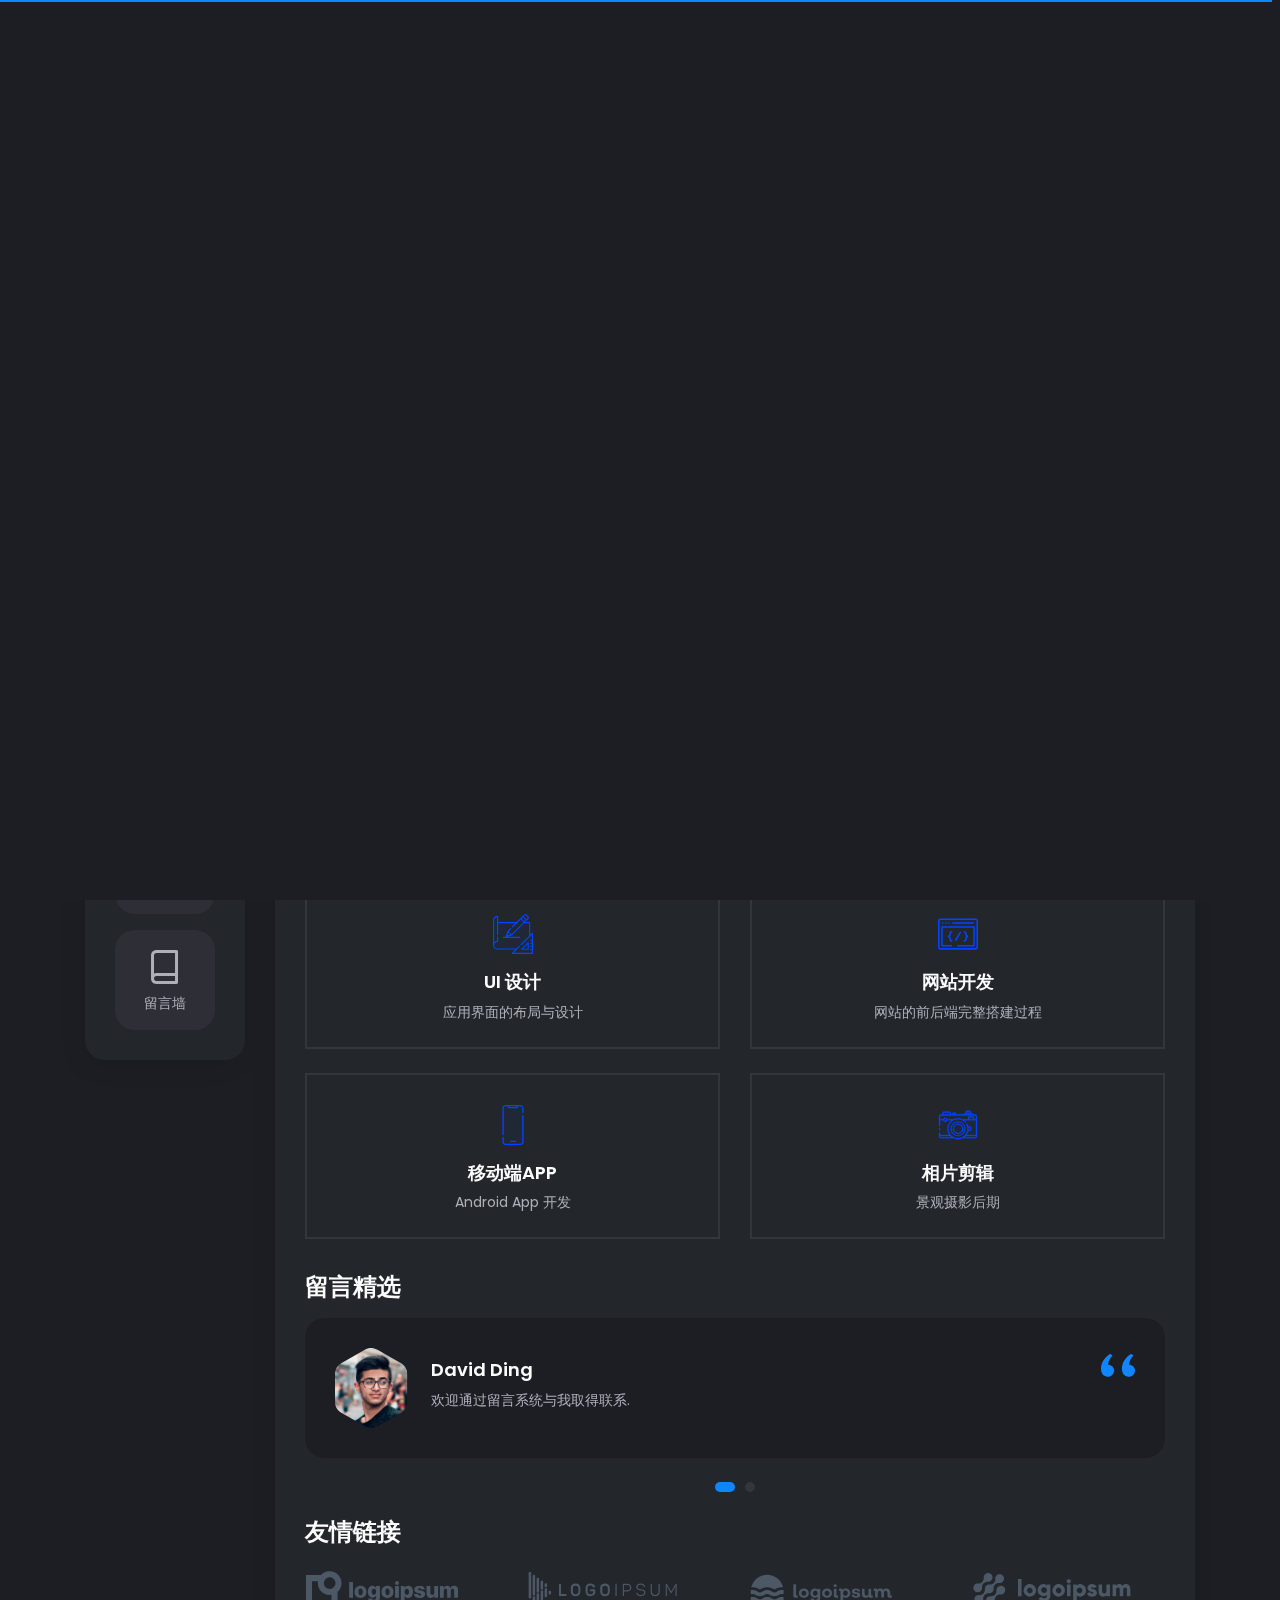
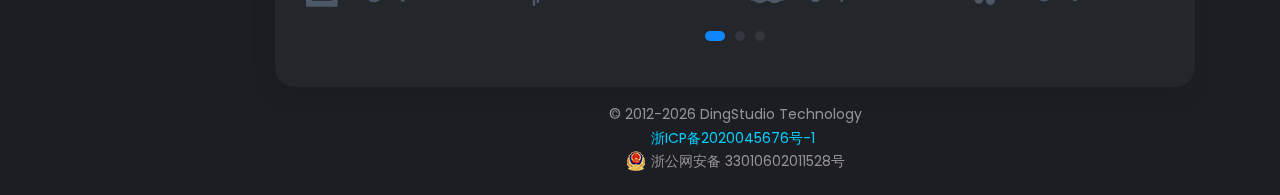
==== commit 866d733b: "Add background music and ga_icon" ====
--- a/index.html
+++ b/index.html
@@ -200,11 +200,21 @@
 							</div>
 						</div>
 					</div><!-- Footer -->
-					<footer class="footer">© 2012-<script type="text/javascript">document.write(new Date().getFullYear());</script> DingStudio Technology<br /><a href="https://beian.miit.gov.cn" target="_blank">浙ICP备2020045676号-1</a></footer>
+					<footer class="footer">
+						© 2012-<script type="text/javascript">document.write(new Date().getFullYear());</script> DingStudio Technology<br />
+						<a href="https://beian.miit.gov.cn" target="_blank">浙ICP备2020045676号-1</a>&nbsp;
+						<div style="width: 300px; margin: 0 auto">
+							<a target="_blank" href="http://www.beian.gov.cn/portal/registerSystemInfo?recordcode=33010602011528" style="display: inline-block; text-decoration: none; height: 20px; line-height: 20px">
+								<img src="assets/images/favicons/ga_icon.png" style="float: left" />
+								<p style="float: left; height: 20px; line-height: 20px; margin: 0px 0px 0px 5px; color:#939393">浙公网安备 33010602011528号</p>
+							</a>
+						</div>
+					</footer>
 				</div>
 			</div>
 		</div>
-	</main><!-- SVG masks --><svg class="svg-defs">
+	</main><!-- SVG masks -->
+	<svg class="svg-defs">
 		<clipPath id="avatar-box">
 			<path
 				d="M1.85379 38.4859C2.9221 18.6653 18.6653 2.92275 38.4858 1.85453 56.0986.905299 77.2792 0 94 0c16.721 0 37.901.905299 55.514 1.85453 19.821 1.06822 35.564 16.81077 36.632 36.63137C187.095 56.0922 188 77.267 188 94c0 16.733-.905 37.908-1.854 55.514-1.068 19.821-16.811 35.563-36.632 36.631C131.901 187.095 110.721 188 94 188c-16.7208 0-37.9014-.905-55.5142-1.855-19.8205-1.068-35.5637-16.81-36.63201-36.631C.904831 131.908 0 110.733 0 94c0-16.733.904831-37.9078 1.85379-55.5141z" />
@@ -215,6 +225,7 @@
 		</clipPath>
 	</svg>
 	<div class="back-to-top"></div><!-- JavaScripts -->
+	<audio src="assets/music/551400874.mp3"></audio>
 	<script src="assets/js/jquery-3.4.1.min.js"></script>
 	<script src="assets/js/plugins.min.js"></script>
 	<script src="assets/js/common.js"></script>
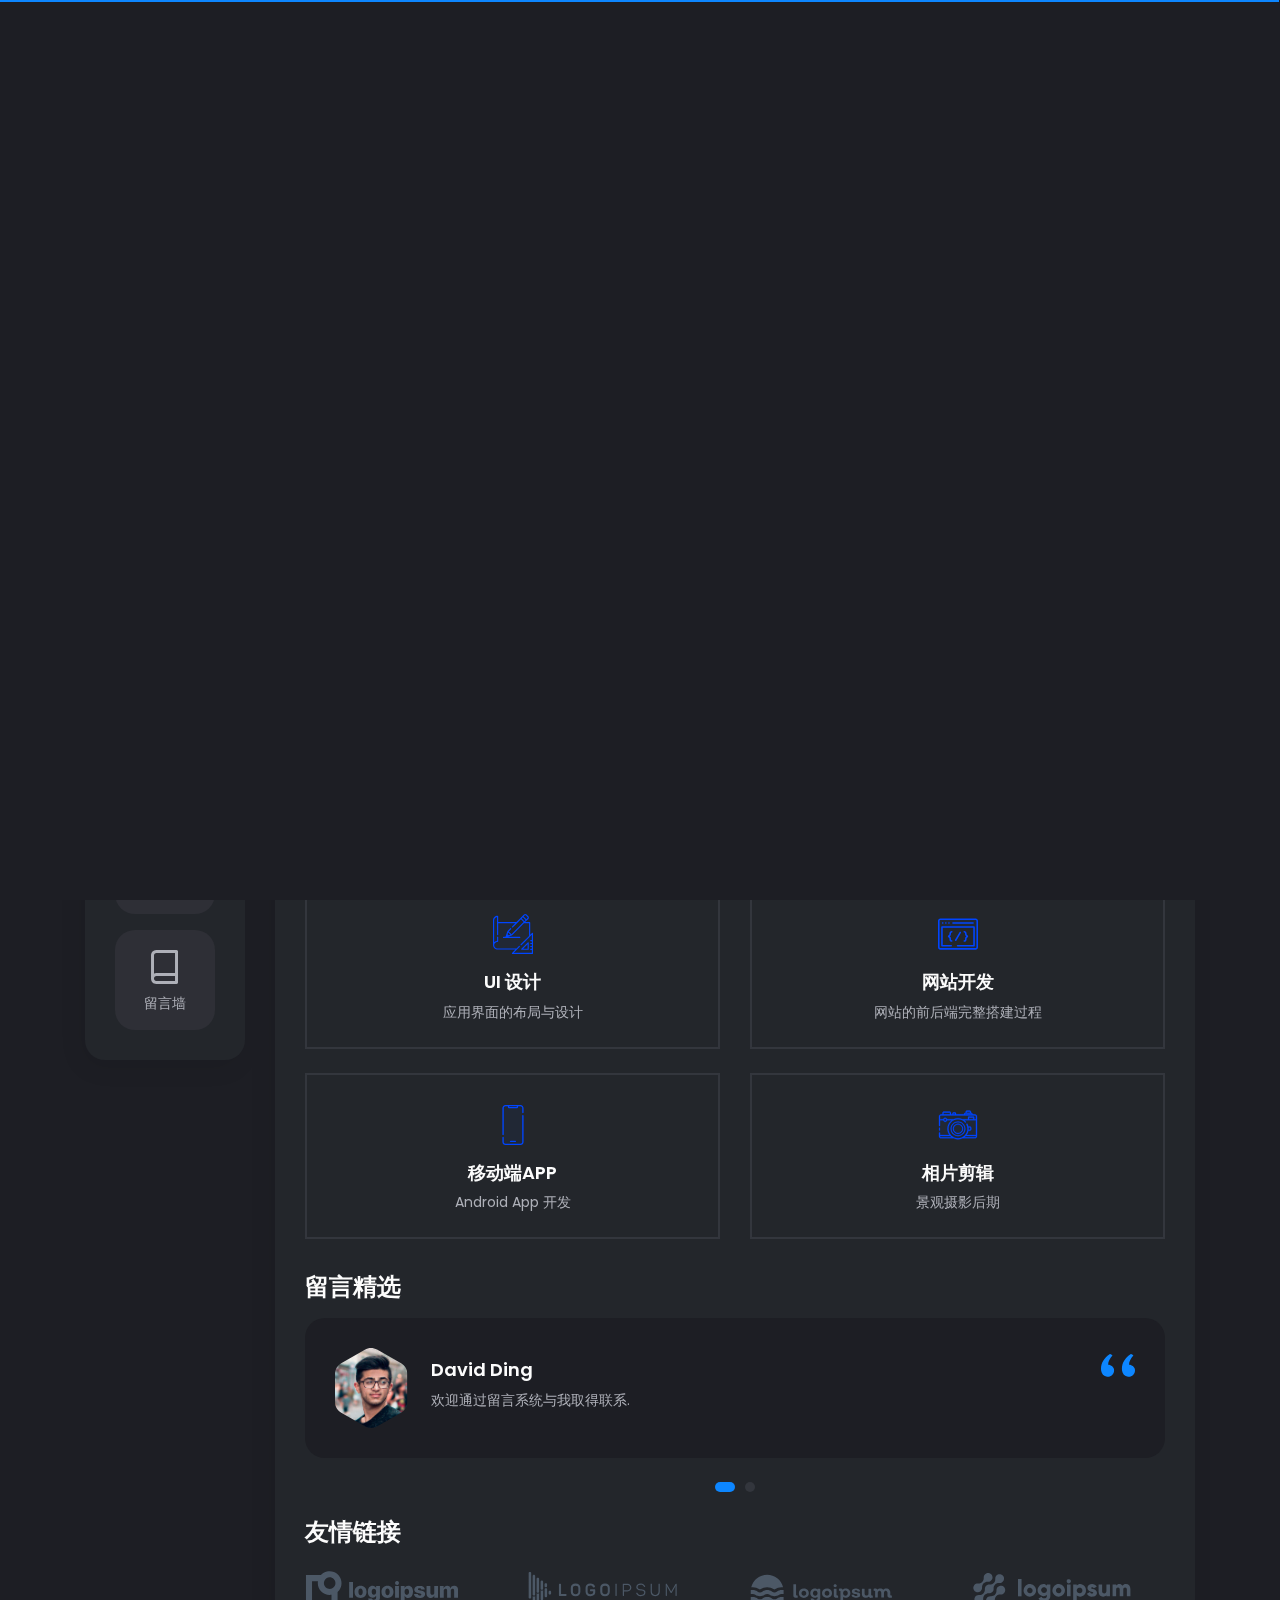
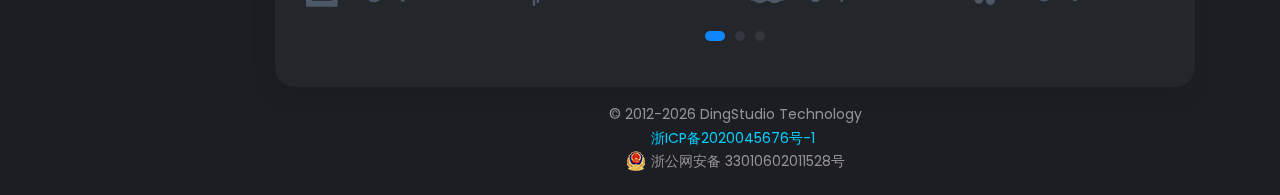
==== commit fc11d50e: "Fix audio bugs" ====
--- a/index.html
+++ b/index.html
@@ -225,7 +225,6 @@
 		</clipPath>
 	</svg>
 	<div class="back-to-top"></div><!-- JavaScripts -->
-	<audio src="assets/music/551400874.mp3"></audio>
 	<script src="assets/js/jquery-3.4.1.min.js"></script>
 	<script src="assets/js/plugins.min.js"></script>
 	<script src="assets/js/common.js"></script>
